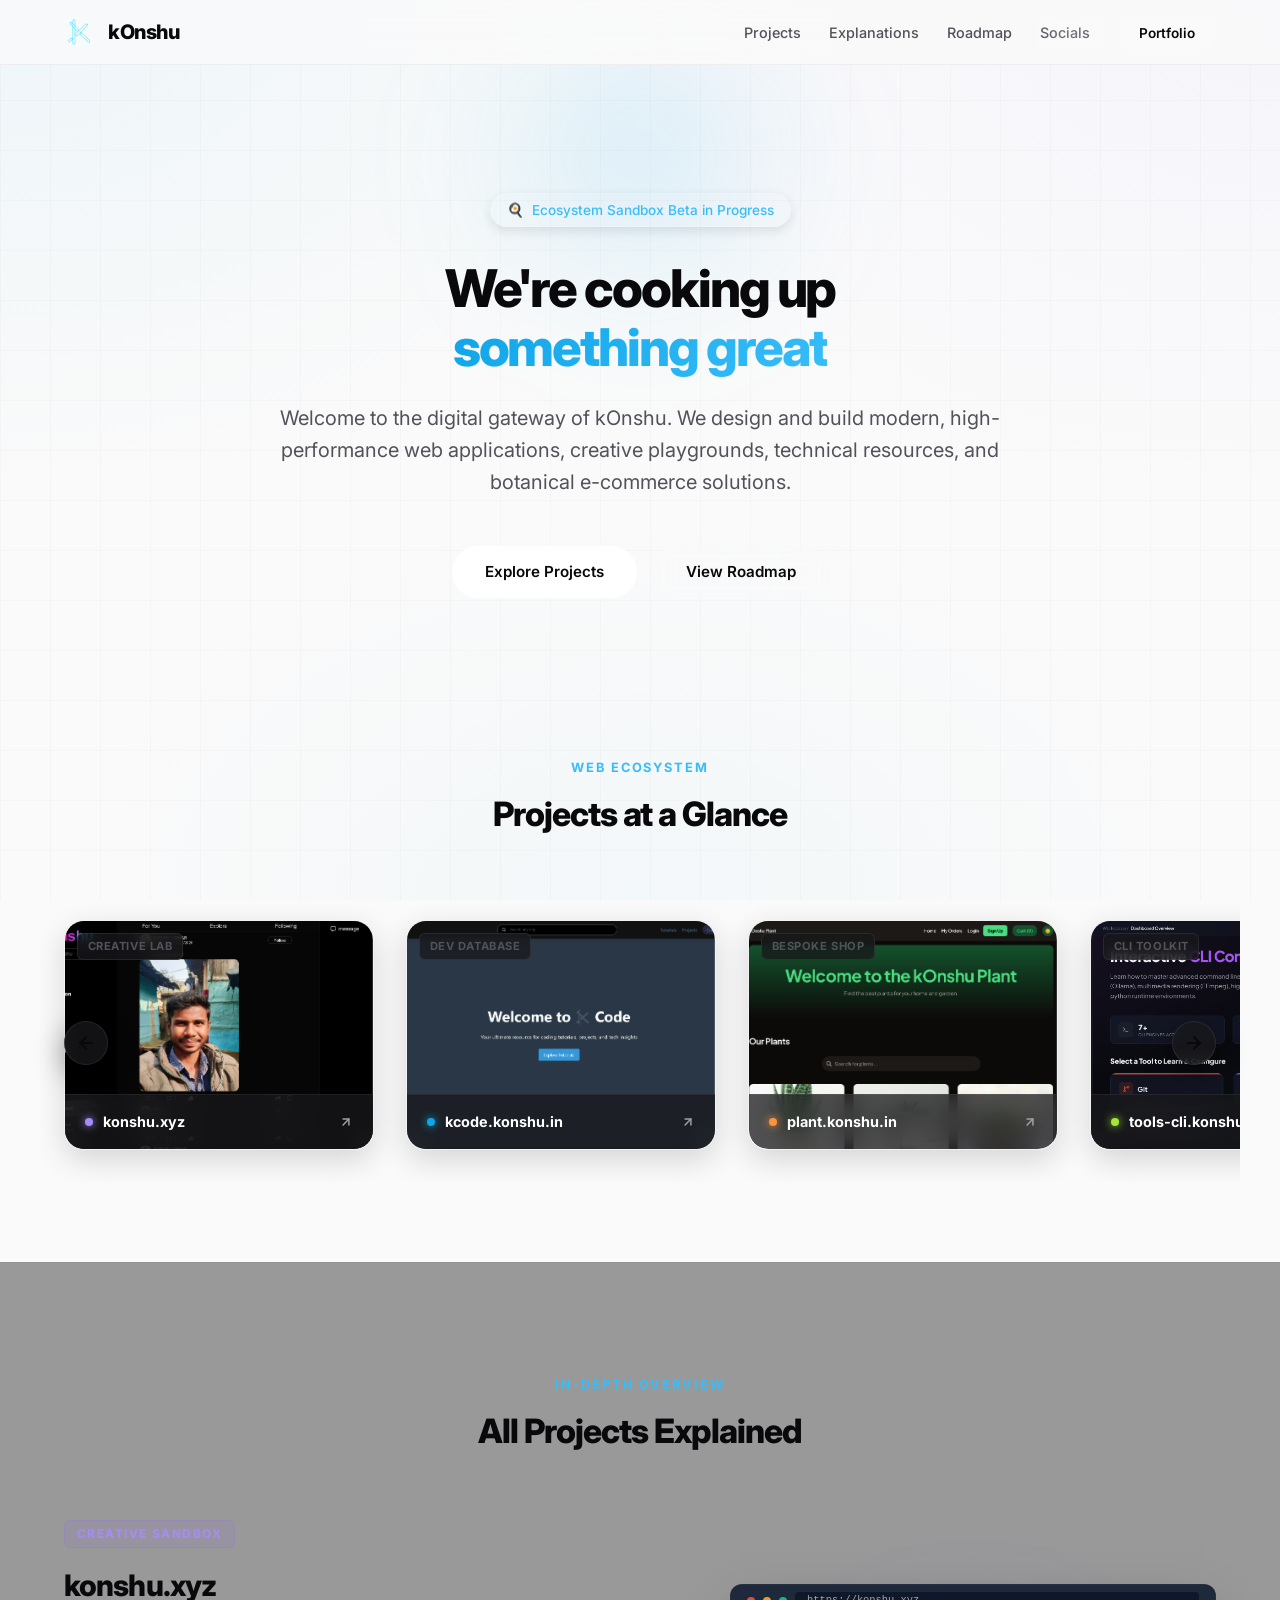
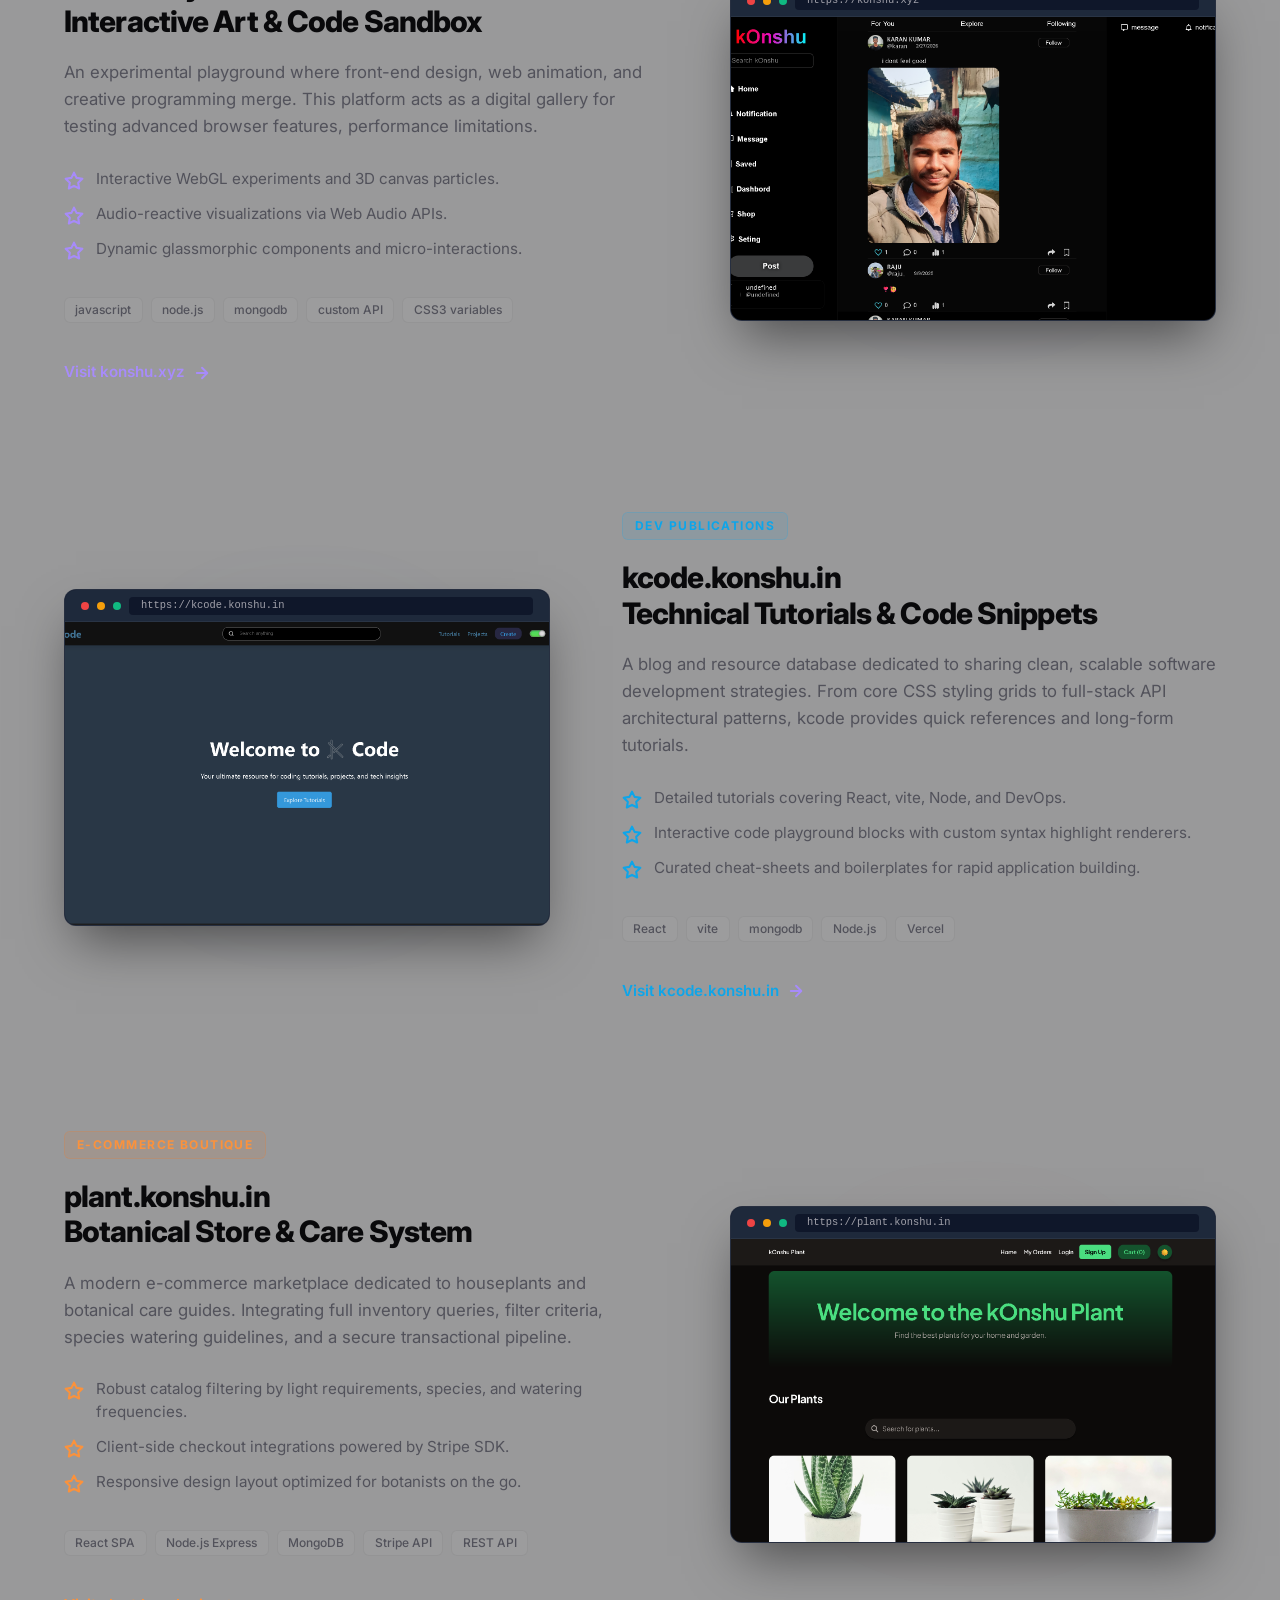
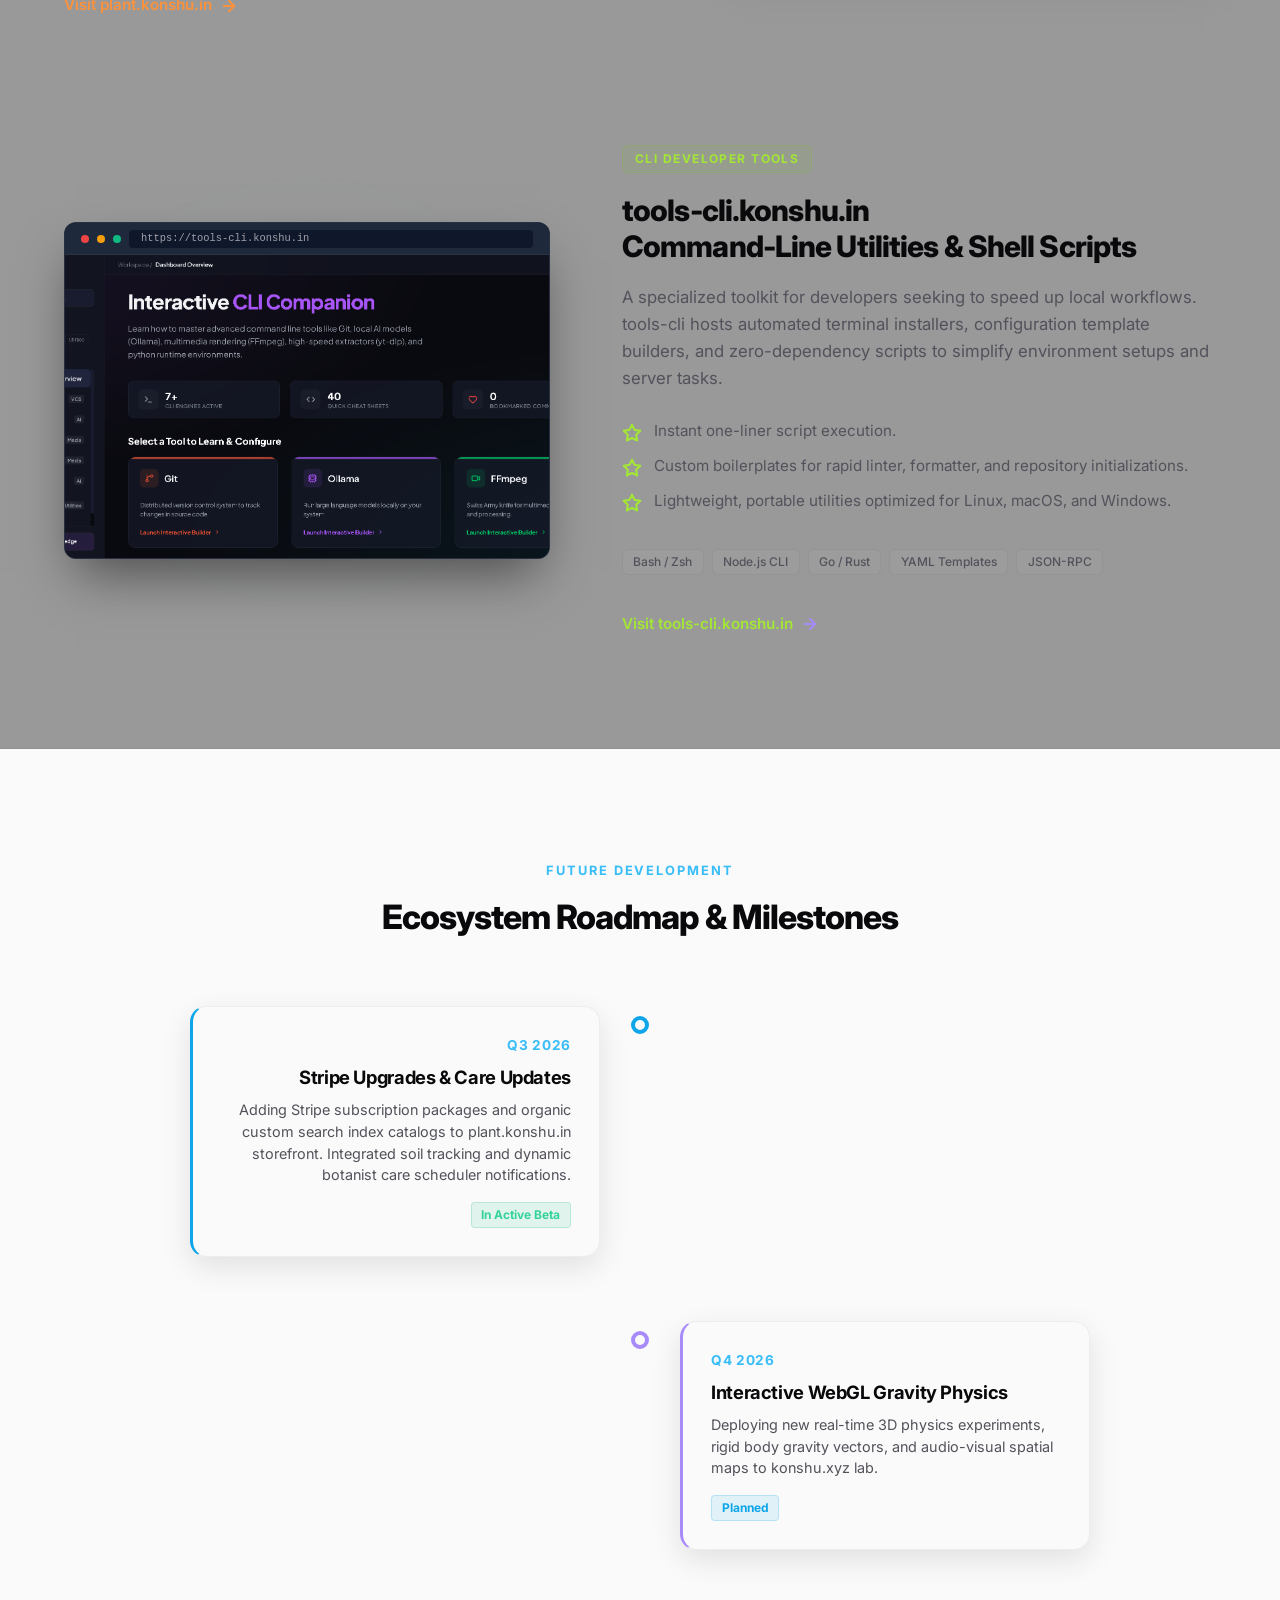
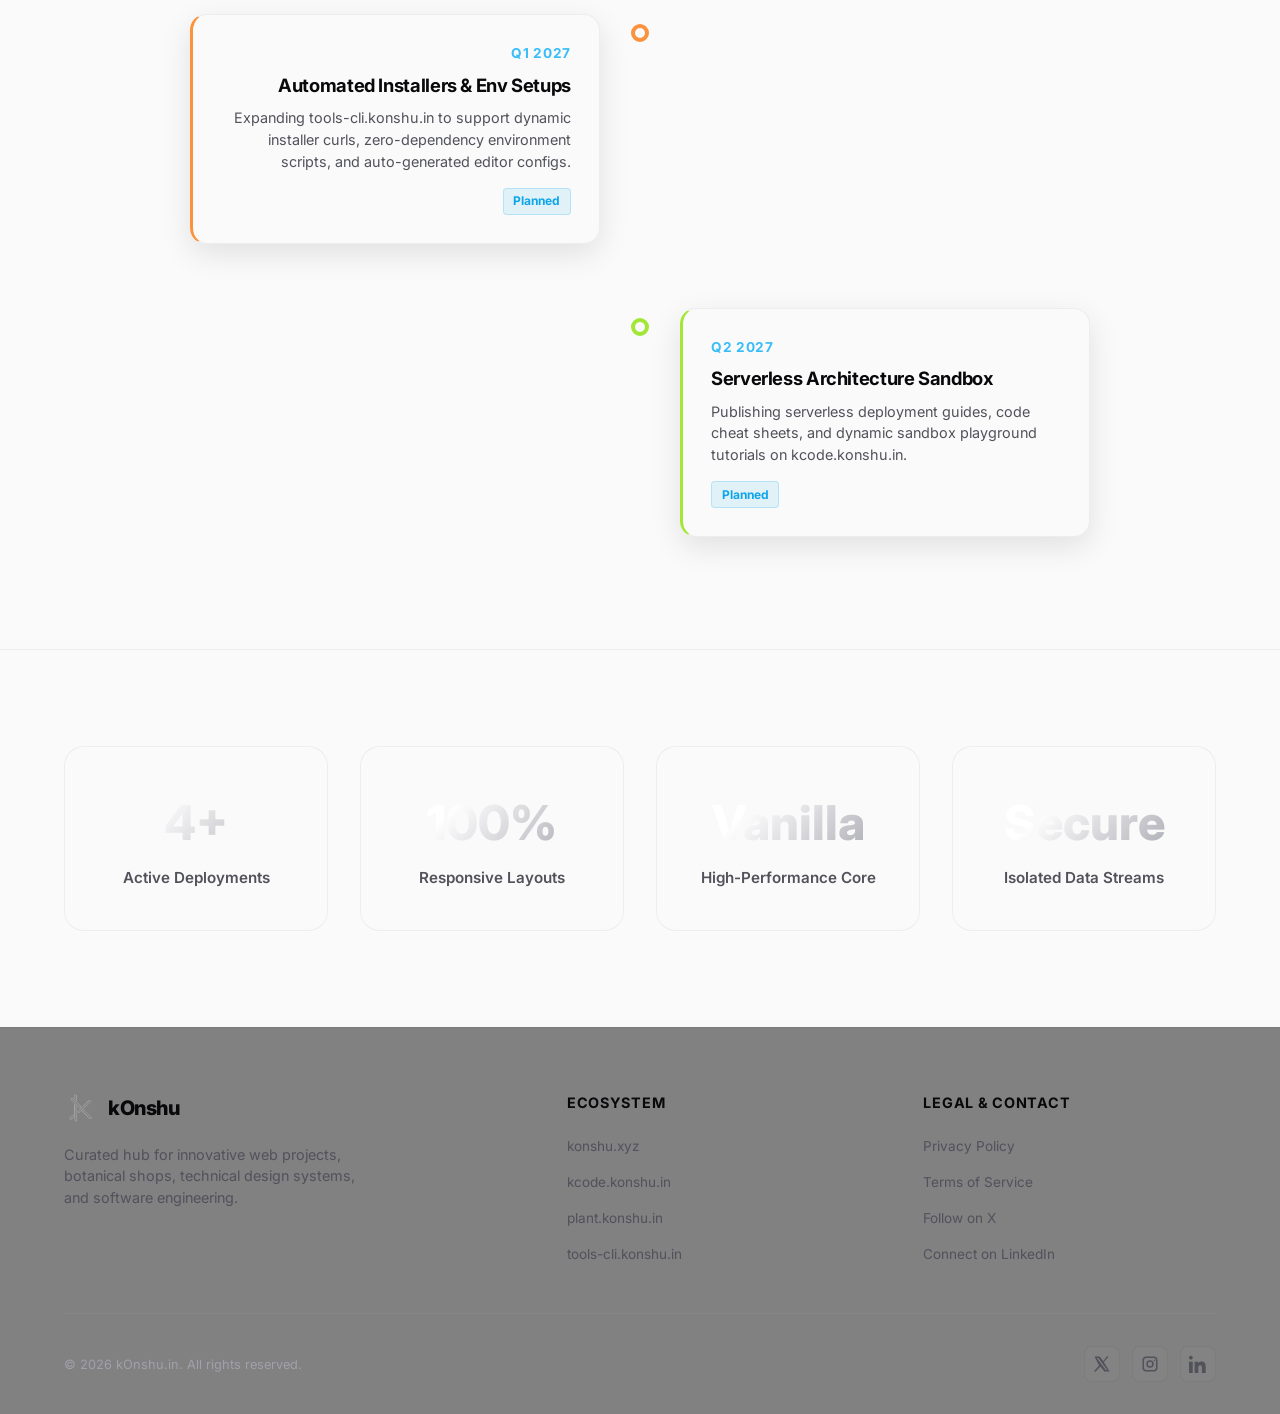
==== index.html @ d71de484 "adding konshu.xyz to konshu.in" ====
<!doctype html>
<html lang="en">
  <head>
    <meta charset="utf-8" />
    <meta name="viewport" content="width=device-width, initial-scale=1" />
    <title>kOnshu | Innovative Web Projects & Modern Tech Solutions 🍳</title>

    <meta
      name="description"
      content="Discover kOnshu: A curated hub for innovative web projects, including konshu.xyz, kcode, and plant.konshu.in. Explore our latest Beta releases and tech experiments."
    />
    <meta
      name="keywords"
      content="kOnshu, kcode, konshu.xyz, plant.konshu.in, web development, software engineering, tech innovations, Karan, innovative projects"
    />
    <meta name="author" content="Karan" />
    <meta name="robots" content="index, follow, max-image-preview:large" />
    <meta name="googlebot" content="index, follow" />
    <link rel="canonical" href="https://konshu.in" />

    <!-- Open Graph / Facebook -->
    <meta
      property="og:title"
      content="kOnshu | Innovative Web Projects & Tech Solutions"
    />
    <meta
      property="og:description"
      content="Explore kOnshu's ecosystem of web projects. From tech tutorials at kcode to creative platforms at konshu.xyz."
    />
    <meta property="og:type" content="website" />
    <meta property="og:url" content="https://konshu.in" />
    <meta property="og:image" content="https://konshu.in/k-log-tr-v1.png" />
    <meta property="og:site_name" content="kOnshu" />

    <!-- Twitter -->
    <meta name="twitter:card" content="summary_large_image" />
    <meta name="twitter:site" content="@karan_k_code" />
    <meta name="twitter:creator" content="@karan_k_code" />
    <meta name="twitter:title" content="kOnshu | Web Projects & Tech" />
    <meta
      name="twitter:description"
      content="Curated hub for innovative web projects and modern tech solutions. Beta in progress."
    />
    <meta name="twitter:image" content="https://konshu.in/k-log-tr-v1.png" />

    <meta name="theme-color" content="#0ea5e9" />
    <link rel="preconnect" href="https://fonts.googleapis.com" />
    <link rel="preconnect" href="https://fonts.gstatic.com" crossorigin />

    <link rel="icon" href="k-log-tr-v1.png" type="image/x-icon" />
    <link rel="apple-touch-icon" href="k-log-tr-v1.png" />

    <!-- Structured Data -->
    <script type="application/ld+json">
      {
        "@context": "https://schema.org",
        "@type": "Organization",
        "name": "kOnshu",
        "url": "https://konshu.in",
        "logo": "https://konshu.in/k-log-tr-v1.png",
        "contactPoint": {
          "@type": "ContactPoint",
          "contactType": "technical support",
          "url": "https://x.com/karan_k_code"
        },
        "sameAs": [
          "https://x.com/karan_k_code",
          "https://instagram.com/karan_k_code",
          "https://www.linkedin.com/in/karan-k-code"
        ],
        "description": "A hub for innovative web projects and technology development including kcode and konshu.xyz."
      }
    </script>
    <script type="application/ld+json">
      {
        "@context": "https://schema.org",
        "@type": "WebSite",
        "name": "kOnshu",
        "url": "https://konshu.in",
        "hasPart": [
          {
            "@type": "WebPage",
            "name": "konshu.xyz",
            "url": "https://konshu.xyz"
          },
          {
            "@type": "WebPage",
            "name": "kcode",
            "url": "https://kcode.konshu.in"
          },
          {
            "@type": "WebPage",
            "name": "plant.konshu.in",
            "url": "https://plant.konshu.in"
          },
          {
            "@type": "WebPage",
            "name": "tools-cli.konshu.in",
            "url": "https://tools-cli.konshu.in"
          }
        ]
      }
    </script>
    <link
      href="https://fonts.googleapis.com/css2?family=Inter:wght@300;400;500;600;700;800&display=swap"
      rel="stylesheet"
    />
    <link rel="stylesheet" href="styles.css" />
  </head>
  <body>
    <!-- Background Animated Auras -->
    <div class="aura aura-1" aria-hidden="true"></div>
    <div class="aura aura-2" aria-hidden="true"></div>

    <!-- Floating Navbar -->
    <header class="nav-header">
      <div class="container nav-container">
        <a href="#" class="logo" aria-label="kOnshu Home">
          <div class="logo-badge">
            <img src="./logo.svg" alt="kOnshu Logo" />
          </div>
          <span>kOnshu</span>
        </a>
        <nav aria-label="Primary navigation">
          <ul class="nav-menu">
            <li><a href="#projects" class="nav-link">Projects</a></li>
            <li>
              <a href="#detailed-showcase" class="nav-link">Explanations</a>
            </li>
            <li><a href="#roadmap" class="nav-link">Roadmap</a></li>
            <li>
              <a
                href="https://x.com/karan_k_code"
                target="_blank"
                rel="noopener noreferrer"
                class="nav-link"
                >Socials</a
              >
            </li>
            <li>
              <a
                href="https://karan.konshu.in"
                target="_blank"
                rel="noopener noreferrer"
                class="nav-btn"
                >Portfolio</a
              >
            </li>
          </ul>
        </nav>
      </div>
    </header>

    <!-- Main Content -->
    <main>
      <!-- Hero Section -->
      <section class="hero-section" id="hero">
        <div class="hero-glow" aria-hidden="true"></div>
        <div class="container">
          <div class="hero-badge">
            <span>🍳</span>
            <span>Ecosystem Sandbox Beta in Progress</span>
          </div>
          <h1 class="headline">
            We're cooking up<br />
            <span class="gradient-text">something great</span>
          </h1>
          <p class="subhead">
            Welcome to the digital gateway of kOnshu. We design and build
            modern, high-performance web applications, creative playgrounds,
            technical resources, and botanical e-commerce solutions.
          </p>
          <div class="hero-actions">
            <a href="#projects" class="btn btn-primary">Explore Projects</a>
            <a href="#roadmap" class="btn btn-secondary">View Roadmap</a>
          </div>
        </div>
      </section>

      <!-- Projects Grid Section -->
      <section class="projects-section" id="projects">
        <div class="container">
          <div class="section-title-wrap">
            <span class="section-label">Web Ecosystem</span>
            <h2 class="section-title">Projects at a Glance</h2>
          </div>
          <div class="projects-carousel-wrapper">
            <button
              class="carousel-btn btn-left"
              aria-label="Scroll Left"
              id="scroll-left-btn"
            >
              <svg
                width="20"
                height="20"
                viewBox="0 0 24 24"
                fill="none"
                stroke="currentColor"
                stroke-width="2.5"
                stroke-linecap="round"
                stroke-linejoin="round"
              >
                <line x1="19" y1="12" x2="5" y2="12"></line>
                <polyline points="12 19 5 12 12 5"></polyline>
              </svg>
            </button>
            <div class="card-content" id="projects-carousel">
              <!-- Project 1: konshu.xyz -->
              <a
                href="https://konshu.in"
                target="_blank"
                rel="noopener noreferrer"
                class="card_web card-xyz-hover"
                title="Visit konshu.in"
              >
                <div class="quick-card-badge">Creative Lab</div>
                <img src="konshu.xyz.png" alt="konshu.xyz project preview" />
                <div class="quick-card-info">
                  <span class="quick-card-title">
                    <span class="status-dot dot-xyz"></span>
                    konshu.xyz
                  </span>
                  <svg
                    class="quick-card-arrow"
                    width="14"
                    height="14"
                    viewBox="0 0 24 24"
                    fill="none"
                    stroke="currentColor"
                    stroke-width="2.5"
                    stroke-linecap="round"
                    stroke-linejoin="round"
                  >
                    <line x1="7" y1="17" x2="17" y2="7"></line>
                    <polyline points="7 7 17 7 17 17"></polyline>
                  </svg>
                </div>
              </a>

              <!-- Project 2: kcode.konshu.in -->
              <a
                href="https://kcode.konshu.in"
                target="_blank"
                rel="noopener noreferrer"
                class="card_web card-code-hover"
                title="Visit kcode.konshu.in"
              >
                <div class="quick-card-badge">Dev Database</div>
                <img
                  src="kcode.konshu.in.png"
                  alt="kcode.konshu.in project preview"
                />
                <div class="quick-card-info">
                  <span class="quick-card-title">
                    <span class="status-dot dot-code"></span>
                    kcode.konshu.in
                  </span>
                  <svg
                    class="quick-card-arrow"
                    width="14"
                    height="14"
                    viewBox="0 0 24 24"
                    fill="none"
                    stroke="currentColor"
                    stroke-width="2.5"
                    stroke-linecap="round"
                    stroke-linejoin="round"
                  >
                    <line x1="7" y1="17" x2="17" y2="7"></line>
                    <polyline points="7 7 17 7 17 17"></polyline>
                  </svg>
                </div>
              </a>

              <!-- Project 3: plant.konshu.in -->
              <a
                href="https://plant.konshu.in"
                target="_blank"
                rel="noopener noreferrer"
                class="card_web card-plant-hover"
                title="Visit plant.konshu.in"
              >
                <div class="quick-card-badge">Bespoke Shop</div>
                <img
                  src="plant.konshu.in.png"
                  alt="plant.konshu.in project preview"
                />
                <div class="quick-card-info">
                  <span class="quick-card-title">
                    <span class="status-dot dot-plant"></span>
                    plant.konshu.in
                  </span>
                  <svg
                    class="quick-card-arrow"
                    width="14"
                    height="14"
                    viewBox="0 0 24 24"
                    fill="none"
                    stroke="currentColor"
                    stroke-width="2.5"
                    stroke-linecap="round"
                    stroke-linejoin="round"
                  >
                    <line x1="7" y1="17" x2="17" y2="7"></line>
                    <polyline points="7 7 17 7 17 17"></polyline>
                  </svg>
                </div>
              </a>

              <!-- Project 4: tools-cli.konshu.in -->
              <a
                href="https://tools-cli.konshu.in"
                target="_blank"
                rel="noopener noreferrer"
                class="card_web card-tools-hover"
                title="Visit tools-cli.konshu.in"
              >
                <div class="quick-card-badge">CLI Toolkit</div>
                <img
                  src="tools-cli.png"
                  alt="tools-cli.konshu.in project preview"
                />
                <div class="quick-card-info">
                  <span class="quick-card-title">
                    <span class="status-dot dot-tools"></span>
                    tools-cli.konshu.in
                  </span>
                  <svg
                    class="quick-card-arrow"
                    width="14"
                    height="14"
                    viewBox="0 0 24 24"
                    fill="none"
                    stroke="currentColor"
                    stroke-width="2.5"
                    stroke-linecap="round"
                    stroke-linejoin="round"
                  >
                    <line x1="7" y1="17" x2="17" y2="7"></line>
                    <polyline points="7 7 17 7 17 17"></polyline>
                  </svg>
                </div>
              </a>
            </div>
            <button
              class="carousel-btn btn-right"
              aria-label="Scroll Right"
              id="scroll-right-btn"
            >
              <svg
                width="20"
                height="20"
                viewBox="0 0 24 24"
                fill="none"
                stroke="currentColor"
                stroke-width="2.5"
                stroke-linecap="round"
                stroke-linejoin="round"
              >
                <line x1="5" y1="12" x2="19" y2="12"></line>
                <polyline points="12 5 19 12 12 19"></polyline>
              </svg>
            </button>
          </div>
        </div>
      </section>

      <!-- Deep Dive Detailed Showcase -->
      <section class="showcase-section" id="detailed-showcase">
        <div class="container">
          <div class="section-title-wrap">
            <span class="section-label">In-depth Overview</span>
            <h2 class="section-title">All Projects Explained</h2>
          </div>

          <!-- Project 1: konshu.xyz -->
          <div class="showcase-item">
            <div class="showcase-text">
              <span class="showcase-badge badge-xyz">Creative Sandbox</span>
              <h3 class="showcase-title">
                konshu.xyz
                <span class="gradient-text"
                  >Interactive Art & Code Sandbox</span
                >
              </h3>
              <p class="showcase-desc">
                An experimental playground where front-end design, web
                animation, and creative programming merge. This platform acts as
                a digital gallery for testing advanced browser features,
                performance limitations.
              </p>
              <ul class="showcase-features">
                <li class="xyz-feat">
                  <svg
                    width="20"
                    height="20"
                    viewBox="0 0 24 24"
                    fill="none"
                    stroke="currentColor"
                    stroke-width="2.5"
                    stroke-linecap="round"
                    stroke-linejoin="round"
                  >
                    <polygon
                      points="12 2 15.09 8.26 22 9.27 17 14.14 18.18 21.02 12 17.77 5.82 21.02 7 14.14 2 9.27 8.91 8.26 12 2"
                    ></polygon>
                  </svg>
                  Interactive WebGL experiments and 3D canvas particles.
                </li>
                <li class="xyz-feat">
                  <svg
                    width="20"
                    height="20"
                    viewBox="0 0 24 24"
                    fill="none"
                    stroke="currentColor"
                    stroke-width="2.5"
                    stroke-linecap="round"
                    stroke-linejoin="round"
                  >
                    <polygon
                      points="12 2 15.09 8.26 22 9.27 17 14.14 18.18 21.02 12 17.77 5.82 21.02 7 14.14 2 9.27 8.91 8.26 12 2"
                    ></polygon>
                  </svg>
                  Audio-reactive visualizations via Web Audio APIs.
                </li>
                <li class="xyz-feat">
                  <svg
                    width="20"
                    height="20"
                    viewBox="0 0 24 24"
                    fill="none"
                    stroke="currentColor"
                    stroke-width="2.5"
                    stroke-linecap="round"
                    stroke-linejoin="round"
                  >
                    <polygon
                      points="12 2 15.09 8.26 22 9.27 17 14.14 18.18 21.02 12 17.77 5.82 21.02 7 14.14 2 9.27 8.91 8.26 12 2"
                    ></polygon>
                  </svg>
                  Dynamic glassmorphic components and micro-interactions.
                </li>
              </ul>
              <div class="tech-tags">
                <span class="tech-tag">javascript</span>
                <span class="tech-tag">node.js</span>
                <span class="tech-tag">mongodb</span>
                <span class="tech-tag">custom API</span>
                <span class="tech-tag">CSS3 variables</span>
              </div>
              <div class="showcase-action">
                <a
                  href="https://konshu.xyz"
                  target="_blank"
                  rel="noopener noreferrer"
                  class="action-link xyz-link"
                >
                  Visit konshu.xyz
                  <svg
                    width="18"
                    height="18"
                    viewBox="0 0 24 24"
                    fill="none"
                    stroke="currentColor"
                    stroke-width="2.5"
                    stroke-linecap="round"
                    stroke-linejoin="round"
                  >
                    <line x1="5" y1="12" x2="19" y2="12"></line>
                    <polyline points="12 5 19 12 12 19"></polyline>
                  </svg>
                </a>
              </div>
            </div>
            <div class="showcase-visual">
              <div class="visual-glow glow-xyz"></div>
              <div class="browser-mockup">
                <div class="browser-bar">
                  <div class="browser-dot dot-red"></div>
                  <div class="browser-dot dot-yellow"></div>
                  <div class="browser-dot dot-green"></div>
                  <div class="browser-address">https://konshu.xyz</div>
                </div>
                <div class="browser-screen">
                  <img
                    src="konshu.xyz.png"
                    alt="konshu.xyz interface preview"
                  />
                </div>
              </div>
            </div>
          </div>

          <!-- Project 2: kcode.konshu.in -->
          <div class="showcase-item reverse">
            <div class="showcase-text">
              <span class="showcase-badge badge-code">Dev Publications</span>
              <h3 class="showcase-title">
                kcode.konshu.in
                <span class="gradient-text"
                  >Technical Tutorials & Code Snippets</span
                >
              </h3>
              <p class="showcase-desc">
                A blog and resource database dedicated to sharing clean,
                scalable software development strategies. From core CSS styling
                grids to full-stack API architectural patterns, kcode provides
                quick references and long-form tutorials.
              </p>
              <ul class="showcase-features">
                <li class="code-feat">
                  <svg
                    width="20"
                    height="20"
                    viewBox="0 0 24 24"
                    fill="none"
                    stroke="currentColor"
                    stroke-width="2.5"
                    stroke-linecap="round"
                    stroke-linejoin="round"
                  >
                    <polygon
                      points="12 2 15.09 8.26 22 9.27 17 14.14 18.18 21.02 12 17.77 5.82 21.02 7 14.14 2 9.27 8.91 8.26 12 2"
                    ></polygon>
                  </svg>
                  Detailed tutorials covering React, vite, Node, and DevOps.
                </li>
                <li class="code-feat">
                  <svg
                    width="20"
                    height="20"
                    viewBox="0 0 24 24"
                    fill="none"
                    stroke="currentColor"
                    stroke-width="2.5"
                    stroke-linecap="round"
                    stroke-linejoin="round"
                  >
                    <polygon
                      points="12 2 15.09 8.26 22 9.27 17 14.14 18.18 21.02 12 17.77 5.82 21.02 7 14.14 2 9.27 8.91 8.26 12 2"
                    ></polygon>
                  </svg>
                  Interactive code playground blocks with custom syntax
                  highlight renderers.
                </li>
                <li class="code-feat">
                  <svg
                    width="20"
                    height="20"
                    viewBox="0 0 24 24"
                    fill="none"
                    stroke="currentColor"
                    stroke-width="2.5"
                    stroke-linecap="round"
                    stroke-linejoin="round"
                  >
                    <polygon
                      points="12 2 15.09 8.26 22 9.27 17 14.14 18.18 21.02 12 17.77 5.82 21.02 7 14.14 2 9.27 8.91 8.26 12 2"
                    ></polygon>
                  </svg>
                  Curated cheat-sheets and boilerplates for rapid application
                  building.
                </li>
              </ul>
              <div class="tech-tags">
                <span class="tech-tag">React</span>
                <span class="tech-tag">vite</span>
                <span class="tech-tag">mongodb</span>
                <span class="tech-tag">Node.js</span>
                <span class="tech-tag">Vercel</span>
              </div>
              <div class="showcase-action">
                <a
                  href="https://kcode.konshu.in"
                  target="_blank"
                  rel="noopener noreferrer"
                  class="action-link code-link"
                >
                  Visit kcode.konshu.in
                  <svg
                    width="18"
                    height="18"
                    viewBox="0 0 24 24"
                    fill="none"
                    stroke="currentColor"
                    stroke-width="2.5"
                    stroke-linecap="round"
                    stroke-linejoin="round"
                  >
                    <line x1="5" y1="12" x2="19" y2="12"></line>
                    <polyline points="12 5 19 12 12 19"></polyline>
                  </svg>
                </a>
              </div>
            </div>
            <div class="showcase-visual">
              <div class="visual-glow glow-code"></div>
              <div class="browser-mockup">
                <div class="browser-bar">
                  <div class="browser-dot dot-red"></div>
                  <div class="browser-dot dot-yellow"></div>
                  <div class="browser-dot dot-green"></div>
                  <div class="browser-address">https://kcode.konshu.in</div>
                </div>
                <div class="browser-screen">
                  <img
                    src="kcode.konshu.in.png"
                    alt="kcode.konshu.in interface preview"
                  />
                </div>
              </div>
            </div>
          </div>

          <!-- Project 3: plant.konshu.in -->
          <div class="showcase-item">
            <div class="showcase-text">
              <span class="showcase-badge badge-plant"
                >E-Commerce Boutique</span
              >
              <h3 class="showcase-title">
                plant.konshu.in
                <span class="gradient-text">Botanical Store & Care System</span>
              </h3>
              <p class="showcase-desc">
                A modern e-commerce marketplace dedicated to houseplants and
                botanical care guides. Integrating full inventory queries,
                filter criteria, species watering guidelines, and a secure
                transactional pipeline.
              </p>
              <ul class="showcase-features">
                <li class="plant-feat">
                  <svg
                    width="20"
                    height="20"
                    viewBox="0 0 24 24"
                    fill="none"
                    stroke="currentColor"
                    stroke-width="2.5"
                    stroke-linecap="round"
                    stroke-linejoin="round"
                  >
                    <polygon
                      points="12 2 15.09 8.26 22 9.27 17 14.14 18.18 21.02 12 17.77 5.82 21.02 7 14.14 2 9.27 8.91 8.26 12 2"
                    ></polygon>
                  </svg>
                  Robust catalog filtering by light requirements, species, and
                  watering frequencies.
                </li>
                <li class="plant-feat">
                  <svg
                    width="20"
                    height="20"
                    viewBox="0 0 24 24"
                    fill="none"
                    stroke="currentColor"
                    stroke-width="2.5"
                    stroke-linecap="round"
                    stroke-linejoin="round"
                  >
                    <polygon
                      points="12 2 15.09 8.26 22 9.27 17 14.14 18.18 21.02 12 17.77 5.82 21.02 7 14.14 2 9.27 8.91 8.26 12 2"
                    ></polygon>
                  </svg>
                  Client-side checkout integrations powered by Stripe SDK.
                </li>
                <li class="plant-feat">
                  <svg
                    width="20"
                    height="20"
                    viewBox="0 0 24 24"
                    fill="none"
                    stroke="currentColor"
                    stroke-width="2.5"
                    stroke-linecap="round"
                    stroke-linejoin="round"
                  >
                    <polygon
                      points="12 2 15.09 8.26 22 9.27 17 14.14 18.18 21.02 12 17.77 5.82 21.02 7 14.14 2 9.27 8.91 8.26 12 2"
                    ></polygon>
                  </svg>
                  Responsive design layout optimized for botanists on the go.
                </li>
              </ul>
              <div class="tech-tags">
                <span class="tech-tag">React SPA</span>
                <span class="tech-tag">Node.js Express</span>
                <span class="tech-tag">MongoDB</span>
                <span class="tech-tag">Stripe API</span>
                <span class="tech-tag">REST API</span>
              </div>
              <div class="showcase-action">
                <a
                  href="https://plant.konshu.in"
                  target="_blank"
                  rel="noopener noreferrer"
                  class="action-link plant-link"
                >
                  Visit plant.konshu.in
                  <svg
                    width="18"
                    height="18"
                    viewBox="0 0 24 24"
                    fill="none"
                    stroke="currentColor"
                    stroke-width="2.5"
                    stroke-linecap="round"
                    stroke-linejoin="round"
                  >
                    <line x1="5" y1="12" x2="19" y2="12"></line>
                    <polyline points="12 5 19 12 12 19"></polyline>
                  </svg>
                </a>
              </div>
            </div>
            <div class="showcase-visual">
              <div class="visual-glow glow-plant"></div>
              <div class="browser-mockup">
                <div class="browser-bar">
                  <div class="browser-dot dot-red"></div>
                  <div class="browser-dot dot-yellow"></div>
                  <div class="browser-dot dot-green"></div>
                  <div class="browser-address">https://plant.konshu.in</div>
                </div>
                <div class="browser-screen">
                  <img
                    src="plant.konshu.in.png"
                    alt="plant.konshu.in interface preview"
                  />
                </div>
              </div>
            </div>
          </div>

          <!-- Project 4: tools-cli.konshu.in -->
          <div class="showcase-item reverse">
            <div class="showcase-text">
              <span class="showcase-badge badge-tools"
                >CLI Developer Tools</span
              >
              <h3 class="showcase-title">
                tools-cli.konshu.in
                <span class="gradient-text"
                  >Command-Line Utilities & Shell Scripts</span
                >
              </h3>
              <p class="showcase-desc">
                A specialized toolkit for developers seeking to speed up local
                workflows. tools-cli hosts automated terminal installers,
                configuration template builders, and zero-dependency scripts to
                simplify environment setups and server tasks.
              </p>
              <ul class="showcase-features">
                <li class="tools-feat">
                  <svg
                    width="20"
                    height="20"
                    viewBox="0 0 24 24"
                    fill="none"
                    stroke="currentColor"
                    stroke-width="2.5"
                    stroke-linecap="round"
                    stroke-linejoin="round"
                  >
                    <polygon
                      points="12 2 15.09 8.26 22 9.27 17 14.14 18.18 21.02 12 17.77 5.82 21.02 7 14.14 2 9.27 8.91 8.26 12 2"
                    ></polygon>
                  </svg>
                  Instant one-liner script execution.
                </li>
                <li class="tools-feat">
                  <svg
                    width="20"
                    height="20"
                    viewBox="0 0 24 24"
                    fill="none"
                    stroke="currentColor"
                    stroke-width="2.5"
                    stroke-linecap="round"
                    stroke-linejoin="round"
                  >
                    <polygon
                      points="12 2 15.09 8.26 22 9.27 17 14.14 18.18 21.02 12 17.77 5.82 21.02 7 14.14 2 9.27 8.91 8.26 12 2"
                    ></polygon>
                  </svg>
                  Custom boilerplates for rapid linter, formatter, and
                  repository initializations.
                </li>
                <li class="tools-feat">
                  <svg
                    width="20"
                    height="20"
                    viewBox="0 0 24 24"
                    fill="none"
                    stroke="currentColor"
                    stroke-width="2.5"
                    stroke-linecap="round"
                    stroke-linejoin="round"
                  >
                    <polygon
                      points="12 2 15.09 8.26 22 9.27 17 14.14 18.18 21.02 12 17.77 5.82 21.02 7 14.14 2 9.27 8.91 8.26 12 2"
                    ></polygon>
                  </svg>
                  Lightweight, portable utilities optimized for Linux, macOS,
                  and Windows.
                </li>
              </ul>
              <div class="tech-tags">
                <span class="tech-tag">Bash / Zsh</span>
                <span class="tech-tag">Node.js CLI</span>
                <span class="tech-tag">Go / Rust</span>
                <span class="tech-tag">YAML Templates</span>
                <span class="tech-tag">JSON-RPC</span>
              </div>
              <div class="showcase-action">
                <a
                  href="https://tools-cli.konshu.in"
                  target="_blank"
                  rel="noopener noreferrer"
                  class="action-link tools-link"
                >
                  Visit tools-cli.konshu.in
                  <svg
                    width="18"
                    height="18"
                    viewBox="0 0 24 24"
                    fill="none"
                    stroke="currentColor"
                    stroke-width="2.5"
                    stroke-linecap="round"
                    stroke-linejoin="round"
                  >
                    <line x1="5" y1="12" x2="19" y2="12"></line>
                    <polyline points="12 5 19 12 12 19"></polyline>
                  </svg>
                </a>
              </div>
            </div>
            <div class="showcase-visual">
              <div class="visual-glow glow-tools"></div>
              <div class="browser-mockup">
                <div class="browser-bar">
                  <div class="browser-dot dot-red"></div>
                  <div class="browser-dot dot-yellow"></div>
                  <div class="browser-dot dot-green"></div>
                  <div class="browser-address">https://tools-cli.konshu.in</div>
                </div>
                <div class="browser-screen">
                  <img
                    src="tools-cli.png"
                    alt="tools-cli.konshu.in interface preview"
                  />
                </div>
              </div>
            </div>
          </div>
        </div>
      </section>

      <!-- Ecosystem Roadmap Section -->
      <section class="roadmap-section" id="roadmap">
        <div class="container">
          <div class="section-title-wrap">
            <span class="section-label">Future Development</span>
            <h2 class="section-title">Ecosystem Roadmap & Milestones</h2>
          </div>

          <div class="timeline">
            <!-- Timeline Item 1 -->
            <div class="timeline-item left">
              <div class="timeline-dot"></div>
              <div class="timeline-card">
                <span class="timeline-date">Q3 2026</span>
                <h3 class="timeline-title">Stripe Upgrades & Care Updates</h3>
                <p class="timeline-desc">
                  Adding Stripe subscription packages and organic custom search
                  index catalogs to plant.konshu.in storefront. Integrated soil
                  tracking and dynamic botanist care scheduler notifications.
                </p>
                <span class="timeline-status status-active"
                  >In Active Beta</span
                >
              </div>
            </div>

            <!-- Timeline Item 2 -->
            <div class="timeline-item right">
              <div class="timeline-dot"></div>
              <div class="timeline-card">
                <span class="timeline-date">Q4 2026</span>
                <h3 class="timeline-title">
                  Interactive WebGL Gravity Physics
                </h3>
                <p class="timeline-desc">
                  Deploying new real-time 3D physics experiments, rigid body
                  gravity vectors, and audio-visual spatial maps to konshu.xyz
                  lab.
                </p>
                <span class="timeline-status status-planned">Planned</span>
              </div>
            </div>

            <!-- Timeline Item 3 -->
            <div class="timeline-item left">
              <div class="timeline-dot"></div>
              <div class="timeline-card">
                <span class="timeline-date">Q1 2027</span>
                <h3 class="timeline-title">
                  Automated Installers & Env Setups
                </h3>
                <p class="timeline-desc">
                  Expanding tools-cli.konshu.in to support dynamic installer
                  curls, zero-dependency environment scripts, and auto-generated
                  editor configs.
                </p>
                <span class="timeline-status status-planned">Planned</span>
              </div>
            </div>

            <!-- Timeline Item 4 -->
            <div class="timeline-item right">
              <div class="timeline-dot"></div>
              <div class="timeline-card">
                <span class="timeline-date">Q2 2027</span>
                <h3 class="timeline-title">Serverless Architecture Sandbox</h3>
                <p class="timeline-desc">
                  Publishing serverless deployment guides, code cheat sheets,
                  and dynamic sandbox playground tutorials on kcode.konshu.in.
                </p>
                <span class="timeline-status status-planned">Planned</span>
              </div>
            </div>
          </div>
        </div>
      </section>

      <!-- Stats Showcase section -->
      <section class="stats-section">
        <div class="container">
          <div class="stats-grid">
            <div class="stat-card">
              <div class="stat-num">4+</div>
              <div class="stat-label">Active Deployments</div>
            </div>
            <div class="stat-card">
              <div class="stat-num">100%</div>
              <div class="stat-label">Responsive Layouts</div>
            </div>
            <div class="stat-card">
              <div class="stat-num">Vanilla</div>
              <div class="stat-label">High-Performance Core</div>
            </div>
            <div class="stat-card">
              <div class="stat-num">Secure</div>
              <div class="stat-label">Isolated Data Streams</div>
            </div>
          </div>
        </div>
      </section>
    </main>

    <!-- Footer -->
    <footer class="global-footer">
      <div class="container">
        <div class="footer-top">
          <div class="footer-brand">
            <a href="#" class="logo" aria-label="kOnshu Home">
              <div class="logo-badge">
                <img src="./k-log-tr-v1.png" alt="kOnshu Logo" />
              </div>
              <span>kOnshu</span>
            </a>
            <p>
              Curated hub for innovative web projects, botanical shops,
              technical design systems, and software engineering.
            </p>
          </div>
          <div class="footer-links-group">
            <span class="footer-links-title">Ecosystem</span>
            <ul class="footer-links">
              <li>
                <a
                  href="https://konshu.xyz"
                  target="_blank"
                  rel="noopener noreferrer"
                  >konshu.xyz</a
                >
              </li>
              <li>
                <a
                  href="https://kcode.konshu.in"
                  target="_blank"
                  rel="noopener noreferrer"
                  >kcode.konshu.in</a
                >
              </li>
              <li>
                <a
                  href="https://plant.konshu.in"
                  target="_blank"
                  rel="noopener noreferrer"
                  >plant.konshu.in</a
                >
              </li>
              <li>
                <a
                  href="https://tools-cli.konshu.in"
                  target="_blank"
                  rel="noopener noreferrer"
                  >tools-cli.konshu.in</a
                >
              </li>
            </ul>
          </div>
          <div class="footer-links-group">
            <span class="footer-links-title">Legal & Contact</span>
            <ul class="footer-links">
              <li><a href="privacy.html">Privacy Policy</a></li>
              <li><a href="terms.html">Terms of Service</a></li>
              <li>
                <a
                  href="https://x.com/karan_k_code"
                  target="_blank"
                  rel="noopener noreferrer"
                  >Follow on X</a
                >
              </li>
              <li>
                <a
                  href="https://www.linkedin.com/in/karan-k-code"
                  target="_blank"
                  rel="noopener noreferrer"
                  >Connect on LinkedIn</a
                >
              </li>
            </ul>
          </div>
        </div>
        <div class="footer-bottom">
          <small
            >© <span id="year"></span> kOnshu.in. All rights reserved.</small
          >
          <div class="socials" aria-label="Social links">
            <a
              class="iconbtn"
              href="https://x.com/karan_k_code"
              target="_blank"
              rel="noopener noreferrer"
              aria-label="Follow on X"
              title="X"
            >
              <svg
                width="18"
                height="18"
                viewBox="0 0 24 24"
                fill="currentColor"
              >
                <path
                  d="M18.244 2H21l-6.56 7.497L22 22h-6.828l-5.34-6.83L3.6 22H1l7.02-8.02L2 2h6.91l4.82 6.273L18.244 2Zm-1.21 18h1.894L7.06 4H5.07l11.965 16Z"
                />
              </svg>
            </a>
            <a
              class="iconbtn"
              href="https://instagram.com/karan_k_code"
              target="_blank"
              rel="noopener noreferrer"
              aria-label="Follow on Instagram"
              title="Instagram"
            >
              <svg
                width="18"
                height="18"
                viewBox="0 0 24 24"
                fill="currentColor"
              >
                <path
                  d="M7 2h10a5 5 0 015 5v10a5 5 0 01-5 5H7a5 5 0 01-5-5V7a5 5 0 015-5Zm0 2a3 3 0 00-3 3v10a3 3 0 003 3h10a3 3 0 003-3V7a3 3 0 00-3-3H7Zm11 2a1 1 0 110 2 1 1 0 010-2ZM12 7a5 5 0 110 10 5 5 0 010-10Zm0 2a3 3 0 100 6 3 3 0 000-6Z"
                />
              </svg>
            </a>
            <a
              class="iconbtn"
              href="https://www.linkedin.com/in/karan-k-code"
              target="_blank"
              rel="noopener noreferrer"
              aria-label="Connect on LinkedIn"
              title="LinkedIn"
            >
              <svg
                width="18"
                height="18"
                viewBox="0 0 24 24"
                fill="currentColor"
              >
                <path
                  d="M4.98 3.5C4.98 4.88 3.87 6 2.5 6S0 4.88 0 3.5 1.12 1 2.5 1s2.48 1.12 2.48 2.5ZM0 8.98h4.99V24H0V8.98Zm7.49 0H12v2.06h.06c.63-1.2 2.17-2.46 4.47-2.46 4.78 0 5.67 3.15 5.67 7.25V24h-4.99v-6.77c0-1.61-.03-3.69-2.25-3.69-2.25 0-2.59 1.76-2.59 3.57V24H7.49V8.98Z"
                />
              </svg>
            </a>
          </div>
        </div>
      </div>
    </footer>

    <script>
      document.getElementById("year").textContent = new Date().getFullYear();

      // Carousel Scroll Handlers with Premium Cumulative Inertia & Custom Easing
      const carousel = document.getElementById("projects-carousel");
      const leftBtn = document.getElementById("scroll-left-btn");
      const rightBtn = document.getElementById("scroll-right-btn");

      if (carousel && leftBtn && rightBtn) {
        const scrollAmount = 342; // Card width (310) + Gap (32)
        let scrollTarget = carousel.scrollLeft;
        let animationFrameId = null;

        // Custom cubic-bezier EaseOutQuart curve (starts fast, decelerates beautifully)
        const easeOutQuart = (t) => 1 - Math.pow(1 - t, 4);

        const performScroll = (target, duration = 700) => {
          const start = carousel.scrollLeft;
          const change = target - start;
          const startTime = performance.now();

          const animate = (currentTime) => {
            const elapsed = currentTime - startTime;
            const progress = Math.min(elapsed / duration, 1);
            const easedProgress = easeOutQuart(progress);

            carousel.scrollLeft = start + change * easedProgress;

            if (progress < 1) {
              animationFrameId = requestAnimationFrame(animate);
            } else {
              animationFrameId = null;
            }
          };

          if (animationFrameId) cancelAnimationFrame(animationFrameId);
          animationFrameId = requestAnimationFrame(animate);
        };

        // Keep target synced if user manually swipes on trackpad or mobile
        carousel.addEventListener(
          "scroll",
          () => {
            if (!animationFrameId) {
              scrollTarget = carousel.scrollLeft;
            }
          },
          { passive: true },
        );

        leftBtn.addEventListener("click", () => {
          // Calculate max scroll space dynamically
          const maxScroll = carousel.scrollWidth - carousel.clientWidth;
          scrollTarget = Math.max(0, scrollTarget - scrollAmount);
          performScroll(scrollTarget);
        });

        rightBtn.addEventListener("click", () => {
          const maxScroll = carousel.scrollWidth - carousel.clientWidth;
          scrollTarget = Math.min(maxScroll, scrollTarget + scrollAmount);
          performScroll(scrollTarget);
        });
      }

      // Mouse Spotlight Hover Effect with Premium LERP (Linear Interpolation)
      document.querySelectorAll(".card_web").forEach((card) => {
        let rect = card.getBoundingClientRect();
        let targetX = 0;
        let targetY = 0;
        let currentX = 0;
        let currentY = 0;
        let isHovering = false;
        let animationFrameId = null;

        // Cache rect on scroll and resize to avoid layout thrashing during hover animations
        const updateRect = () => {
          rect = card.getBoundingClientRect();
        };
        window.addEventListener("resize", updateRect);
        window.addEventListener("scroll", updateRect, { passive: true });

        const updateSpotlight = () => {
          if (!isHovering) return;

          // 0.08 interpolation factor creates a super smooth, organic trailing glow
          currentX += (targetX - currentX) * 0.08;
          currentY += (targetY - currentY) * 0.08;

          card.style.setProperty("--mouse-x", `${currentX}px`);
          card.style.setProperty("--mouse-y", `${currentY}px`);

          animationFrameId = requestAnimationFrame(updateSpotlight);
        };

        card.addEventListener("mouseenter", (e) => {
          isHovering = true;
          rect = card.getBoundingClientRect();
          const x = e.clientX - rect.left;
          const y = e.clientY - rect.top;

          // Initialize current position to entry point immediately so glow doesn't slide from origin (0,0)
          currentX = x;
          currentY = y;
          targetX = x;
          targetY = y;

          card.style.setProperty("--mouse-x", `${currentX}px`);
          card.style.setProperty("--mouse-y", `${currentY}px`);

          if (animationFrameId) cancelAnimationFrame(animationFrameId);
          animationFrameId = requestAnimationFrame(updateSpotlight);
        });

        card.addEventListener("mousemove", (e) => {
          targetX = e.clientX - rect.left;
          targetY = e.clientY - rect.top;
        });

        card.addEventListener("mouseleave", () => {
          isHovering = false;
          if (animationFrameId) {
            cancelAnimationFrame(animationFrameId);
            animationFrameId = null;
          }
        });
      });
    </script>
  </body>
</html>
---- styles.css ----
:root {
  --bg: #09090b; /* Obsidian Zinc-950 Carbon Black */
  --bg-rgb: 9, 9, 11;
  --card: #18181b; /* Zinc-900 card background */
  --card-border: rgba(255, 255, 255, 0.06);
  --text-primary: #f4f4f5; /* Zinc 50 */
  --text-secondary: #a1a1aa; /* Zinc 400 */
  --text-muted: #52525b; /* Zinc 600 */

  /* Accent Colors */
  --brand: #0ea5e9; /* Sky 500 */
  --brand-rgb: 14, 165, 233;
  --brand-2: #38bdf8; /* Sky 400 */
  --brand-gradient: linear-gradient(135deg, #0ea5e9 0%, #38bdf8 100%);

  --purple: #a78bfa; /* Violet 400 */
  --purple-rgb: 167, 139, 250;
  --purple-gradient: linear-gradient(135deg, #a78bfa 0%, #c084fc 100%);

  --success: #34d399; /* Emerald 400 */
  --success-rgb: 52, 211, 153;
  --success-gradient: linear-gradient(135deg, #34d399 0%, #6ee7b7 100%);

  --orange: #fb923c; /* Orange 400 */
  --orange-rgb: 251, 146, 60;
  --orange-gradient: linear-gradient(135deg, #fb923c 0%, #fde047 100%);

  --lime: #a3e635; /* Lime 400 */
  --lime-rgb: 163, 230, 53;
  --lime-gradient: linear-gradient(135deg, #a3e635 0%, #34d399 100%);

  --ring: rgba(14, 165, 233, 0.2);
  --danger: #ef4444;
  --glow-opacity: 0.12;

  /* Transition Durations & Easing curves */
  --transition-fast: 0.2s cubic-bezier(0.16, 1, 0.3, 1);
  --transition-normal: 0.4s cubic-bezier(0.16, 1, 0.3, 1);
  --transition-slow: 0.6s cubic-bezier(0.16, 1, 0.3, 1);
}

/* Light mode support */
@media (prefers-color-scheme: light) {
  :root {
    --bg: #fafafa; /* Zinc 50 */
    --bg-rgb: 250, 250, 250;
    --card: #ffffff;
    --card-border: rgba(9, 9, 11, 0.05);
    --text-primary: #09090b; /* Zinc 950 */
    --text-secondary: #52525b; /* Zinc 600 */
    --text-muted: #a1a1aa; /* Zinc 400 */
    --glow-opacity: 0.04;
    --ring: rgba(14, 165, 233, 0.1);
  }
}

* {
  box-sizing: border-box;
  margin: 0;
  padding: 0;
}

html {
  scroll-behavior: smooth;
  height: 100%;
}

body {
  min-height: 100%;
  font-family:
    "Inter",
    system-ui,
    -apple-system,
    BlinkMacSystemFont,
    "Segoe UI",
    Roboto,
    Oxygen,
    Ubuntu,
    Cantarell,
    sans-serif;
  color: var(--text-primary);
  background-color: var(--bg);
  background-image:
    radial-gradient(
      1500px 1000px at 0% 0%,
      rgba(14, 165, 233, 0.05),
      transparent 50%
    ),
    radial-gradient(
      1500px 1000px at 100% 0%,
      rgba(167, 139, 250, 0.05),
      transparent 50%
    ),
    radial-gradient(
      1200px 800px at 50% 100%,
      rgba(14, 165, 233, 0.03),
      transparent 50%
    );
  background-attachment: fixed;
  line-height: 1.5;
  display: flex;
  flex-direction: column;
  position: relative;
}

body::before {
  content: "";
  position: fixed;
  inset: 0;
  z-index: -20;
  background-image:
    linear-gradient(rgba(255, 255, 255, 0.012) 1px, transparent 1px),
    linear-gradient(90deg, rgba(255, 255, 255, 0.012) 1px, transparent 1px);
  background-size: 50px 50px;
  pointer-events: none;
}

@media (prefers-color-scheme: light) {
  body::before {
    background-image:
      linear-gradient(rgba(9, 9, 11, 0.02) 1px, transparent 1px),
      linear-gradient(90deg, rgba(9, 9, 11, 0.02) 1px, transparent 1px);
  }
}

/* Background animated aura spheres */
.aura {
  position: fixed;
  border-radius: 50%;
  filter: blur(120px);
  z-index: -10;
  pointer-events: none;
  opacity: 0.35;
  mix-blend-mode: screen;
}

.aura-1 {
  top: -10%;
  left: -10%;
  width: 50vw;
  height: 50vw;
  background: radial-gradient(
    circle,
    rgba(14, 165, 233, 0.18) 0%,
    transparent 70%
  );
  animation: aura-float 40s infinite ease-in-out;
}

.aura-2 {
  bottom: -10%;
  right: -10%;
  width: 50vw;
  height: 50vw;
  background: radial-gradient(
    circle,
    rgba(139, 92, 246, 0.18) 0%,
    transparent 70%
  );
  animation: aura-float 50s infinite ease-in-out reverse;
}

@keyframes aura-float {
  0% {
    transform: translate(0, 0) scale(1);
  }
  33% {
    transform: translate(40px, -60px) scale(1.1);
  }
  66% {
    transform: translate(-30px, 30px) scale(0.95);
  }
  100% {
    transform: translate(0, 0) scale(1);
  }
}

/* Common Layout Container */
.container {
  width: 100%;
  max-width: 1200px;
  margin: 0 auto;
  padding: 0 1.5rem;
}

/* Header & Navigation */
header.nav-header {
  position: sticky;
  top: 0;
  z-index: 100;
  background: rgba(var(--bg-rgb), 0.75);
  backdrop-filter: blur(12px);
  -webkit-backdrop-filter: blur(12px);
  border-bottom: 1px solid var(--card-border);
  padding: 1rem 0;
  transition: all 0.3s ease;
}

.nav-container {
  display: flex;
  align-items: center;
  justify-content: space-between;
}

.logo {
  display: inline-flex;
  align-items: center;
  gap: 0.75rem;
  font-weight: 800;
  letter-spacing: -0.02em;
  text-decoration: none;
  color: var(--text-primary);
  font-size: 1.25rem;
}

.logo-badge {
  width: 32px;
  height: 32px;
  display: flex;
  align-items: center;
  justify-content: center;
  border-radius: 8px;
  /* background: var(--brand-gradient); */
  /* background: rgba(169, 214, 235, 0.877); */
  padding: 2px;
  /* box-shadow: 0 4px 12px rgba(14, 165, 233, 0.25); */
}

.logo-badge img {
  width: 100%;
  height: 100%;
  object-fit: cover;
  border-radius: 6px;
}

.nav-menu {
  display: flex;
  align-items: center;
  gap: 1.75rem;
  list-style: none;
}

.nav-link {
  color: var(--text-secondary);
  text-decoration: none;
  font-size: 0.9rem;
  font-weight: 500;
  transition: color var(--transition-fast);
}

.nav-link:hover {
  color: var(--brand);
}

.nav-btn {
  background: rgba(255, 255, 255, 0.05);
  color: var(--text-primary);
  border: 1px solid rgba(255, 255, 255, 0.08);
  padding: 0.5rem 1.25rem;
  border-radius: 999px;
  font-size: 0.85rem;
  font-weight: 600;
  cursor: pointer;
  text-decoration: none;
  transition: all var(--transition-fast);
}

.nav-btn:hover {
  background: #ffffff;
  color: #09090b;
  border-color: #ffffff;
  transform: translateY(-1px);
}

/* Legal header compatibility */
header:not(.nav-header) {
  display: flex;
  align-items: center;
  justify-content: space-between;
  gap: 1rem;
  padding: 1.5rem;
  border-bottom: 1px solid var(--card-border);
}

/* Pill status badge */
.pill {
  font-size: 0.8rem;
  font-weight: 600;
  color: var(--brand);
  background: rgba(14, 165, 233, 0.08);
  border: 1px solid rgba(14, 165, 233, 0.2);
  padding: 0.25rem 0.75rem;
  border-radius: 999px;
  width: fit-content;
}

/* Card layout used in legal pages */
.card {
  background: var(--card);
  border: 1px solid var(--card-border);
  border-radius: 24px;
  box-shadow: 0 20px 60px rgba(2, 6, 23, 0.15);
  overflow: hidden;
  position: relative;
  isolation: isolate;
  margin: 3rem auto;
  max-width: 900px;
}

.glow {
  position: absolute;
  inset: -1px;
  background: conic-gradient(
    from 0deg at 50% 50%,
    var(--brand),
    var(--purple),
    transparent 60%
  );
  filter: blur(50px);
  opacity: var(--glow-opacity);
  z-index: -1;
}

/* Hero Section */
.hero-section {
  padding: 8rem 0 5rem;
  text-align: center;
  position: relative;
  overflow: hidden;
}

.hero-glow {
  position: absolute;
  top: 15%;
  left: 50%;
  transform: translate(-50%, -50%);
  width: 400px;
  height: 400px;
  background: radial-gradient(
    circle,
    rgba(14, 165, 233, 0.15) 0%,
    transparent 70%
  );
  filter: blur(60px);
  z-index: -1;
  pointer-events: none;
}

.hero-badge {
  display: inline-flex;
  align-items: center;
  gap: 0.5rem;
  background: rgba(255, 255, 255, 0.03);
  border: 1px solid rgba(255, 255, 255, 0.08);
  padding: 0.35rem 1rem;
  border-radius: 999px;
  font-size: 0.85rem;
  font-weight: 500;
  color: var(--brand-2);
  margin-bottom: 2rem;
  box-shadow: 0 4px 12px rgba(0, 0, 0, 0.1);
  animation: float 4s ease-in-out infinite;
}

.hero-badge span {
  display: inline-block;
}

.headline {
  font-size: clamp(2rem, 5vw, 3.25rem);
  line-height: 1.15;
  font-weight: 800;
  letter-spacing: -0.04em;
  margin-bottom: 1.5rem;
}

.headline span.gradient-text {
  background: var(--brand-gradient);
  -webkit-background-clip: text;
  background-clip: text;
  color: transparent;
  display: inline-block;
}

.subhead {
  font-size: clamp(1.1rem, 2vw, 1.25rem);
  color: var(--text-secondary);
  max-width: 760px;
  margin: 0 auto 3rem;
  line-height: 1.6;
}

.hero-actions {
  display: flex;
  align-items: center;
  justify-content: center;
  gap: 1rem;
  flex-wrap: wrap;
}

.btn {
  display: inline-flex;
  align-items: center;
  justify-content: center;
  gap: 0.5rem;
  padding: 0.85rem 2rem;
  border-radius: 999px;
  font-weight: 600;
  font-size: 0.95rem;
  cursor: pointer;
  text-decoration: none;
  transition: all var(--transition-normal);
}

.btn-primary {
  background: #ffffff;
  color: #09090b;
  border: 1px solid #ffffff;
  box-shadow: 0 4px 12px rgba(255, 255, 255, 0.1);
}

.btn-primary,
.nav-btn {
  position: relative;
  overflow: hidden;
}

.btn-primary::after,
.nav-btn::after {
  content: "";
  position: absolute;
  top: 0;
  left: 0;
  width: 100%;
  height: 100%;
  background: linear-gradient(
    90deg,
    transparent,
    rgba(255, 255, 255, 0.2),
    transparent
  );
  transform: translateX(-100%);
  transition: transform 0.6s cubic-bezier(0.16, 1, 0.3, 1);
}

.btn-primary:hover::after,
.nav-btn:hover::after {
  transform: translateX(100%);
}

.btn-primary:hover {
  background: rgba(255, 255, 255, 0.9);
  border-color: rgba(255, 255, 255, 0.9);
  transform: translateY(-2px);
  box-shadow: 0 8px 20px rgba(255, 255, 255, 0.15);
}

.btn-secondary {
  background: rgba(255, 255, 255, 0.03);
  color: var(--text-primary);
  border: 1px solid rgba(255, 255, 255, 0.08);
  backdrop-filter: blur(8px);
  -webkit-backdrop-filter: blur(8px);
}

.btn-secondary:hover {
  background: rgba(255, 255, 255, 0.08);
  border-color: rgba(255, 255, 255, 0.15);
  transform: translateY(-2px);
}

/* Quick Grid of Projects */
.section-title-wrap {
  text-align: center;
  margin-bottom: 4rem;
}

.section-label {
  font-size: 0.8rem;
  font-weight: 700;
  text-transform: uppercase;
  letter-spacing: 0.15em;
  color: var(--brand-2);
  margin-bottom: 0.75rem;
  display: block;
}

.section-title {
  font-size: clamp(1.5rem, 3vw, 2.1rem);
  font-weight: 800;
  letter-spacing: -0.03em;
}

.projects-section {
  padding: 5rem 0;
}

.projects-carousel-wrapper {
  position: relative;
  width: calc(100% + 3rem);
  margin: 0 -1.5rem;
}

.card-content {
  display: flex;
  overflow-x: auto;
  scroll-snap-type: x mandatory;
  gap: 2rem;
  padding: 1rem 1.5rem 2rem;
  margin: 0;
  scroll-behavior: smooth;

  /* Hide scrollbar for IE, Edge and Firefox */
  -ms-overflow-style: none;
  scrollbar-width: none;
}

/* Hide scrollbar for Chrome, Safari and Opera */
.card-content::-webkit-scrollbar {
  display: none;
}

/* Glassmorphic Arrow Buttons */
.carousel-btn {
  position: absolute;
  top: 50%;
  transform: translateY(-50%);
  width: 44px;
  height: 44px;
  border-radius: 50%;
  background: rgba(24, 24, 27, 0.75);
  border: 1px solid rgba(255, 255, 255, 0.08);
  color: var(--text-primary);
  display: flex;
  align-items: center;
  justify-content: center;
  cursor: pointer;
  z-index: 10;
  transition: all var(--transition-fast);
  backdrop-filter: blur(8px);
  -webkit-backdrop-filter: blur(8px);
  box-shadow: 0 10px 30px rgba(0, 0, 0, 0.4);
}

.carousel-btn:hover {
  background: rgba(255, 255, 255, 0.08);
  border-color: rgba(255, 255, 255, 0.18);
  color: #ffffff;
  transform: translateY(-50%) scale(1.08);
}

.carousel-btn:active {
  transform: translateY(-50%) scale(0.96);
}

.carousel-btn.btn-left {
  left: 1.5rem;
}

.carousel-btn.btn-right {
  right: 1.5rem;
}

@media (max-width: 768px) {
  .carousel-btn {
    display: none;
  }
}

/* Upgraded Clean Dashboard Cards */
.card_web {
  display: block;
  text-decoration: none;
  background: var(--card);
  border: 1px solid var(--card-border);
  border-radius: 20px;
  overflow: hidden;
  transition:
    transform var(--transition-normal),
    border-color var(--transition-normal),
    box-shadow var(--transition-normal);
  will-change: transform;
  position: relative;
  box-shadow: 0 10px 30px rgba(0, 0, 0, 0.15);
  height: 230px;
  flex: 0 0 310px;
  scroll-snap-align: center;
}

/* Mouse cursor hover spotlight glow */
.card_web::before {
  content: "";
  position: absolute;
  inset: 0;
  background: radial-gradient(
    200px circle at var(--mouse-x, 0px) var(--mouse-y, 0px),
    rgba(255, 255, 255, 0.05),
    transparent 80%
  );
  z-index: 2;
  pointer-events: none;
  opacity: 0;
  transition: opacity var(--transition-normal);
}

.card_web:hover::before {
  opacity: 1;
}

/* Float category badge */
.quick-card-badge {
  position: absolute;
  top: 12px;
  left: 12px;
  z-index: 3;
  font-size: 0.7rem;
  font-weight: 700;
  text-transform: uppercase;
  letter-spacing: 0.05em;
  padding: 0.25rem 0.6rem;
  border-radius: 6px;
  background: rgba(24, 24, 27, 0.75);
  backdrop-filter: blur(6px);
  -webkit-backdrop-filter: blur(6px);
  border: 1px solid rgba(255, 255, 255, 0.08);
  color: var(--text-secondary);
  transition: all var(--transition-fast);
}

.card_web:hover .quick-card-badge {
  color: var(--text-primary);
  border-color: rgba(255, 255, 255, 0.15);
}

.card_web img {
  width: 100%;
  height: 100%;
  object-fit: cover;
  display: block;
  transition: transform var(--transition-normal);
  will-change: transform;
}

.card_web:hover img {
  transform: scale(1.04);
}

/* Floating Bottom Info Bar (Glassmorphic) */
.quick-card-info {
  position: absolute;
  bottom: 0;
  left: 0;
  right: 0;
  z-index: 3;
  padding: 1rem 1.25rem;
  display: flex;
  align-items: center;
  justify-content: space-between;
  background: rgba(24, 24, 27, 0.75);
  backdrop-filter: blur(12px);
  -webkit-backdrop-filter: blur(12px);
  border-top: 1px solid rgba(255, 255, 255, 0.06);
  transition: background var(--transition-fast);
}

.card_web:hover .quick-card-info {
  background: rgba(24, 24, 27, 0.85);
}

.quick-card-title {
  display: inline-flex;
  align-items: center;
  gap: 0.65rem;
  font-weight: 700;
  font-size: 0.9rem;
  color: #fff;
}

.status-dot {
  width: 8px;
  height: 8px;
  border-radius: 50%;
  box-shadow: 0 0 8px currentColor;
}

.dot-xyz {
  color: var(--purple);
  background-color: var(--purple);
}
.dot-code {
  color: var(--brand);
  background-color: var(--brand);
}
.dot-plant {
  color: var(--orange);
  background-color: var(--orange);
}
.dot-tools {
  color: var(--lime);
  background-color: var(--lime);
}

.quick-card-arrow {
  color: var(--text-muted);
  transition:
    transform var(--transition-fast),
    color var(--transition-fast);
}

.card_web:hover .quick-card-arrow {
  transform: rotate(45deg);
  color: var(--text-primary);
}

.card-xyz-hover:hover .quick-card-arrow {
  color: var(--purple);
}
.card-code-hover:hover .quick-card-arrow {
  color: var(--brand);
}
.card-plant-hover:hover .quick-card-arrow {
  color: var(--orange);
}
.card-tools-hover:hover .quick-card-arrow {
  color: var(--lime);
}

/* Custom Hover Glows per Card */
.card-xyz-hover:hover {
  border-color: rgba(167, 139, 250, 0.4);
  transform: translateY(-4px);
  box-shadow: 0 20px 40px -15px rgba(167, 139, 250, 0.15);
}
.card-code-hover:hover {
  border-color: rgba(14, 165, 233, 0.4);
  transform: translateY(-4px);
  box-shadow: 0 20px 40px -15px rgba(14, 165, 233, 0.15);
}
.card-plant-hover:hover {
  border-color: rgba(251, 146, 60, 0.4);
  transform: translateY(-4px);
  box-shadow: 0 20px 40px -15px rgba(251, 146, 60, 0.15);
}
.card-tools-hover:hover {
  border-color: rgba(163, 230, 53, 0.4);
  transform: translateY(-4px);
  box-shadow: 0 20px 40px -15px rgba(163, 230, 53, 0.15);
}

/* Deep-dive / Alternating Explanatory Showcase */
.showcase-section {
  padding: 7rem 0;
  background: rgba(9, 9, 11, 0.4);
  border-top: 1px solid var(--card-border);
  border-bottom: 1px solid var(--card-border);
}

.showcase-item {
  display: grid;
  grid-template-columns: 1.1fr 0.9fr;
  gap: 4.5rem;
  align-items: center;
  margin-bottom: 8rem;
}

.showcase-item:last-child {
  margin-bottom: 0;
}

.showcase-item.reverse {
  grid-template-columns: 0.9fr 1.1fr;
}

.showcase-item.reverse .showcase-text {
  order: 2;
}

.showcase-item.reverse .showcase-visual {
  order: 1;
}

.showcase-text {
  display: flex;
  flex-direction: column;
  gap: 1.25rem;
}

.showcase-badge {
  font-size: 0.75rem;
  font-weight: 700;
  text-transform: uppercase;
  letter-spacing: 0.12em;
  padding: 0.25rem 0.75rem;
  border-radius: 6px;
  width: fit-content;
}

/* Dynamic badges colors for different projects */
.badge-xyz {
  background: rgba(139, 92, 246, 0.08);
  border: 1px solid rgba(139, 92, 246, 0.2);
  color: var(--purple);
}

.badge-code {
  background: rgba(14, 165, 233, 0.08);
  border: 1px solid rgba(14, 165, 233, 0.2);
  color: var(--brand);
}

.badge-karan {
  background: rgba(16, 185, 129, 0.08);
  border: 1px solid rgba(16, 185, 129, 0.2);
  color: var(--success);
}

.badge-plant {
  background: rgba(249, 115, 22, 0.08);
  border: 1px solid rgba(249, 115, 22, 0.2);
  color: var(--orange);
}

.badge-tools {
  background: rgba(132, 204, 22, 0.08);
  border: 1px solid rgba(132, 204, 22, 0.2);
  color: var(--lime);
}

.showcase-title {
  font-size: clamp(1.4rem, 2.5vw, 1.85rem);
  font-weight: 800;
  letter-spacing: -0.03em;
  line-height: 1.2;
}

.showcase-title span {
  display: block;
}

.showcase-desc {
  color: var(--text-secondary);
  font-size: 1.05rem;
  line-height: 1.6;
}

.showcase-features {
  list-style: none;
  display: flex;
  flex-direction: column;
  gap: 0.75rem;
  margin: 0.5rem 0;
}

.showcase-features li {
  display: flex;
  align-items: flex-start;
  gap: 0.75rem;
  font-size: 0.95rem;
  color: var(--text-secondary);
}

.showcase-features svg {
  flex-shrink: 0;
  margin-top: 3px;
  color: var(--brand);
}

.showcase-item.reverse svg {
  color: var(--purple);
}

.showcase-features li.xyz-feat svg {
  color: var(--purple);
}
.showcase-features li.code-feat svg {
  color: var(--brand);
}
.showcase-features li.karan-feat svg {
  color: var(--success);
}
.showcase-features li.plant-feat svg {
  color: var(--orange);
}
.showcase-features li.tools-feat svg {
  color: var(--lime);
}

.tech-tags {
  display: flex;
  flex-wrap: wrap;
  gap: 0.5rem;
  margin-top: 0.5rem;
}

.tech-tag {
  background: rgba(255, 255, 255, 0.03);
  border: 1px solid var(--card-border);
  padding: 0.2rem 0.65rem;
  border-radius: 6px;
  font-size: 0.75rem;
  font-weight: 500;
  color: var(--text-secondary);
}

.showcase-action {
  margin-top: 1rem;
}

.action-link {
  display: inline-flex;
  align-items: center;
  gap: 0.5rem;
  text-decoration: none;
  font-weight: 600;
  font-size: 0.95rem;
  transition: all var(--transition-fast);
}

.xyz-link {
  color: var(--purple);
}
.code-link {
  color: var(--brand);
}
.karan-link {
  color: var(--success);
}
.plant-link {
  color: var(--orange);
}
.tools-link {
  color: var(--lime);
}

.action-link svg {
  transition: transform var(--transition-fast);
}

.action-link:hover svg {
  transform: translateX(4px);
}

/* Browser Mockup Visual */
.showcase-visual {
  position: relative;
  width: 100%;
}

.browser-mockup {
  background: #0f172a;
  border: 1px solid rgba(255, 255, 255, 0.1);
  border-radius: 12px;
  overflow: hidden;
  box-shadow: 0 25px 50px -12px rgba(0, 0, 0, 0.5);
  transition: transform var(--transition-slow);
  will-change: transform;
}

.showcase-visual:hover .browser-mockup {
  transform: scale(1.02) translateY(-4px);
}

.browser-bar {
  background: #1e293b;
  height: 32px;
  display: flex;
  align-items: center;
  padding: 0 1rem;
  gap: 0.5rem;
  border-bottom: 1px solid rgba(255, 255, 255, 0.05);
}

.browser-dot {
  width: 8px;
  height: 8px;
  border-radius: 50%;
}

.dot-red {
  background: #ef4444;
}
.dot-yellow {
  background: #f59e0b;
}
.dot-green {
  background: #10b981;
}

.browser-address {
  background: #0f172a;
  flex: 1;
  height: 18px;
  border-radius: 4px;
  font-size: 0.65rem;
  color: var(--text-muted);
  display: flex;
  align-items: center;
  padding-left: 0.75rem;
  font-family: monospace;
}

.browser-screen {
  position: relative;
  aspect-ratio: 16/10;
  background: var(--bg);
}

.browser-screen img {
  width: 100%;
  height: 100%;
  object-fit: cover;
  display: block;
}

.visual-glow {
  position: absolute;
  inset: -20px;
  filter: blur(40px);
  z-index: -1;
  opacity: 0.4;
  border-radius: 30px;
  pointer-events: none;
}

.glow-xyz {
  background: radial-gradient(
    circle,
    rgba(167, 139, 250, 0.15) 0%,
    transparent 70%
  );
}
.glow-code {
  background: radial-gradient(
    circle,
    rgba(14, 165, 233, 0.15) 0%,
    transparent 70%
  );
}
.glow-karan {
  background: radial-gradient(
    circle,
    rgba(52, 211, 153, 0.15) 0%,
    transparent 70%
  );
}
.glow-plant {
  background: radial-gradient(
    circle,
    rgba(251, 146, 60, 0.15) 0%,
    transparent 70%
  );
}
.glow-tools {
  background: radial-gradient(
    circle,
    rgba(163, 230, 53, 0.15) 0%,
    transparent 70%
  );
}

/* Roadmap Timeline Section */
.roadmap-section {
  padding: 7rem 0;
  border-bottom: 1px solid var(--card-border);
}

.timeline {
  position: relative;
  max-width: 900px;
  margin: 4rem auto 0;
}

.timeline::before {
  content: "";
  position: absolute;
  top: 0;
  bottom: 0;
  left: 50%;
  width: 2px;
  background: rgba(255, 255, 255, 0.06);
  transform: translateX(-50%);
}

.timeline-item {
  position: relative;
  margin-bottom: 4rem;
  width: 50%;
}

.timeline-item:last-child {
  margin-bottom: 0;
}

.timeline-item.left {
  margin-right: auto;
  padding-right: 2.5rem;
  text-align: right;
}

.timeline-item.right {
  margin-left: auto;
  padding-left: 2.5rem;
  text-align: left;
}

.timeline-dot {
  position: absolute;
  top: 10px;
  width: 18px;
  height: 18px;
  border-radius: 50%;
  background: var(--bg);
  border: 4px solid var(--brand);
  z-index: 2;
}

.timeline-item.left .timeline-dot {
  right: -9px;
}

.timeline-item.right .timeline-dot {
  left: -9px;
  border-color: var(--purple);
}

.timeline-item:nth-child(3) .timeline-dot {
  border-color: var(--orange);
}

.timeline-item:nth-child(4) .timeline-dot {
  border-color: var(--lime);
}

.timeline-card {
  background: rgba(255, 255, 255, 0.02);
  border: 1px solid var(--card-border);
  padding: 1.75rem;
  border-radius: 16px;
  transition: all var(--transition-normal);
  box-shadow: 0 10px 30px rgba(0, 0, 0, 0.1);
  text-align: left;
}

.timeline-item.left .timeline-card {
  text-align: right;
}

/* Timeline Custom Brand Left Borders */
.timeline-item:nth-child(1) .timeline-card {
  border-left: 3px solid var(--brand);
}

.timeline-item:nth-child(2) .timeline-card {
  border-left: 3px solid var(--purple);
}

.timeline-item:nth-child(3) .timeline-card {
  border-left: 3px solid var(--orange);
}

.timeline-item:nth-child(4) .timeline-card {
  border-left: 3px solid var(--lime);
}

.timeline-card:hover {
  transform: translateY(-4px);
  border-color: rgba(255, 255, 255, 0.12);
  background: rgba(255, 255, 255, 0.04);
}

.timeline-date {
  font-size: 0.85rem;
  font-weight: 700;
  text-transform: uppercase;
  letter-spacing: 0.05em;
  color: var(--brand-2);
  margin-bottom: 0.5rem;
  display: block;
}

.timeline-title {
  font-size: 1.15rem;
  font-weight: 700;
  letter-spacing: -0.02em;
  margin-bottom: 0.5rem;
}

.timeline-desc {
  font-size: 0.9rem;
  color: var(--text-secondary);
  line-height: 1.5;
}

.timeline-status {
  display: inline-block;
  font-size: 0.75rem;
  font-weight: 700;
  padding: 0.2rem 0.6rem;
  border-radius: 4px;
  margin-top: 1rem;
}

.status-active {
  background: rgba(16, 185, 129, 0.1);
  color: var(--success);
  border: 1px solid rgba(16, 185, 129, 0.2);
}

.status-planned {
  background: rgba(14, 165, 233, 0.1);
  color: var(--brand);
  border: 1px solid rgba(14, 165, 233, 0.2);
}

@media (max-width: 768px) {
  .timeline::before {
    left: 20px;
  }
  .timeline-item {
    width: 100%;
    padding-left: 3.5rem;
    padding-right: 0;
    margin-right: 0;
    margin-left: 0;
  }
  .timeline-item.left {
    text-align: left;
  }
  .timeline-item.left .timeline-card {
    text-align: left;
  }
  .timeline-item.right {
    left: 0;
  }
  .timeline-dot {
    left: 11px !important;
    right: auto !important;
  }
}

/* About / Stats Grid */
.stats-section {
  padding: 6rem 0;
  text-align: center;
}

.stats-grid {
  display: grid;
  grid-template-columns: repeat(auto-fit, minmax(200px, 1fr));
  gap: 2rem;
}

.stat-card {
  background: rgba(255, 255, 255, 0.02);
  border: 1px solid var(--card-border);
  border-radius: 20px;
  padding: 2.5rem 2rem;
  transition: all var(--transition-normal);
}

.stat-card:hover {
  border-color: var(--brand);
  transform: translateY(-5px);
  background: rgba(255, 255, 255, 0.04);
}

.stat-num {
  font-size: 3rem;
  font-weight: 800;
  background: linear-gradient(135deg, #ffffff 30%, #a1a1aa 100%);
  -webkit-background-clip: text;
  background-clip: text;
  color: transparent;
  margin-bottom: 0.5rem;
}

.stat-label {
  font-size: 0.95rem;
  color: var(--text-secondary);
  font-weight: 600;
}

/* Legal content styles */
.policy-content {
  padding: 2.5rem 2.5rem 5rem;
  max-width: 800px;
  margin: 0 auto;
  text-align: left;
  line-height: 1.7;
}

.policy-content h1 {
  font-size: 1.85rem;
  font-weight: 800;
  margin-bottom: 0.5rem;
  letter-spacing: -0.03em;
}

.policy-content p.last-updated {
  font-size: 0.85rem;
  color: var(--text-muted);
  margin-bottom: 2.5rem;
}

.policy-content h2 {
  font-size: 1.2rem;
  font-weight: 700;
  margin-top: 2rem;
  margin-bottom: 0.5rem;
  color: var(--brand-2);
}

.policy-content p {
  color: var(--text-secondary);
  margin-bottom: 1.25rem;
}

.back-link {
  display: inline-flex;
  align-items: center;
  gap: 0.5rem;
  margin-bottom: 2rem;
  color: var(--brand);
  text-decoration: none;
  font-weight: 600;
  font-size: 0.9rem;
  transition: transform var(--transition-fast);
}

.back-link:hover {
  transform: translateX(-3px);
}

.divider {
  height: 1px;
  background: linear-gradient(
    90deg,
    transparent,
    rgba(255, 255, 255, 0.08),
    transparent
  );
}

/* Legal Footer compatibility */
footer:not(.global-footer) {
  padding: 1.5rem;
  display: flex;
  flex-wrap: wrap;
  align-items: center;
  justify-content: space-between;
  gap: 1.5rem;
}
footer:not(.global-footer) small {
  color: var(--text-muted);
  font-size: 0.8rem;
}

/* Footer Section */
footer.global-footer {
  border-top: 1px solid var(--card-border);
  background: rgba(9, 9, 11, 0.5);
  padding: 4rem 0 2rem;
  margin-top: auto;
}

.footer-top {
  display: grid;
  grid-template-columns: 1.5fr 1fr 1fr;
  gap: 4rem;
  margin-bottom: 3rem;
}

.footer-brand {
  display: flex;
  flex-direction: column;
  gap: 1.25rem;
}

.footer-brand p {
  color: var(--text-secondary);
  font-size: 0.9rem;
  line-height: 1.5;
  max-width: 300px;
}

.footer-links-group {
  display: flex;
  flex-direction: column;
  gap: 1.25rem;
}

.footer-links-title {
  font-weight: 700;
  font-size: 0.9rem;
  text-transform: uppercase;
  letter-spacing: 0.05em;
  color: var(--text-primary);
}

.footer-links {
  list-style: none;
  display: flex;
  flex-direction: column;
  gap: 0.75rem;
}

.footer-links a {
  color: var(--text-secondary);
  text-decoration: none;
  font-size: 0.85rem;
  transition: color var(--transition-fast);
}

.footer-links a:hover {
  color: var(--brand);
}

.footer-bottom {
  display: flex;
  align-items: center;
  justify-content: space-between;
  border-top: 1px solid rgba(255, 255, 255, 0.05);
  padding-top: 2rem;
  flex-wrap: wrap;
  gap: 1.5rem;
}

.footer-bottom small {
  font-size: 0.8rem;
  color: var(--text-muted);
}

.socials {
  display: flex;
  gap: 0.75rem;
}

.iconbtn {
  width: 36px;
  height: 36px;
  border-radius: 8px;
  display: grid;
  place-items: center;
  border: 1px solid var(--card-border);
  background: rgba(255, 255, 255, 0.02);
  text-decoration: none;
  color: var(--text-secondary);
  transition: all var(--transition-fast);
}

.iconbtn:hover {
  border-color: var(--brand);
  background: rgba(14, 165, 233, 0.08);
  color: var(--brand);
  transform: translateY(-2px);
}

.iconbtn:active {
  transform: translateY(0);
}

/* Animations */
@keyframes float {
  0% {
    transform: translateY(0);
  }
  50% {
    transform: translateY(-6px);
  }
  100% {
    transform: translateY(0);
  }
}

/* Responsive Breakpoints */
@media (max-width: 991px) {
  .showcase-item,
  .showcase-item.reverse {
    grid-template-columns: 1fr;
    gap: 3rem;
    margin-bottom: 6rem;
  }

  .showcase-item.reverse .showcase-text {
    order: 1;
  }

  .showcase-item.reverse .showcase-visual {
    order: 2;
  }

  .arch-container {
    grid-template-columns: 1fr;
    gap: 3rem;
  }

  .footer-top {
    grid-template-columns: 1fr 1fr;
    gap: 3rem;
  }

  .footer-brand {
    grid-column: span 2;
  }
}

@media (max-width: 768px) {
  header.nav-header {
    padding: 1rem 0;
  }

  .nav-menu {
    display: none; /* Can add a responsive toggle if needed, or keep clean landing */
  }

  .hero-section {
    padding: 6rem 0 4rem;
  }

  .footer-top {
    grid-template-columns: 1fr;
    gap: 2rem;
  }

  .footer-brand {
    grid-column: span 1;
  }

  .footer-bottom {
    flex-direction: column;
    text-align: center;
    justify-content: center;
  }
}

@keyframes fadeIn {
  from {
    opacity: 0;
    transform: translateY(20px);
  }
  to {
    opacity: 1;
    transform: translateY(0);
  }
}

.fade-in {
  animation: fadeIn 0.8s cubic-bezier(0.16, 1, 0.3, 1) forwards;
}
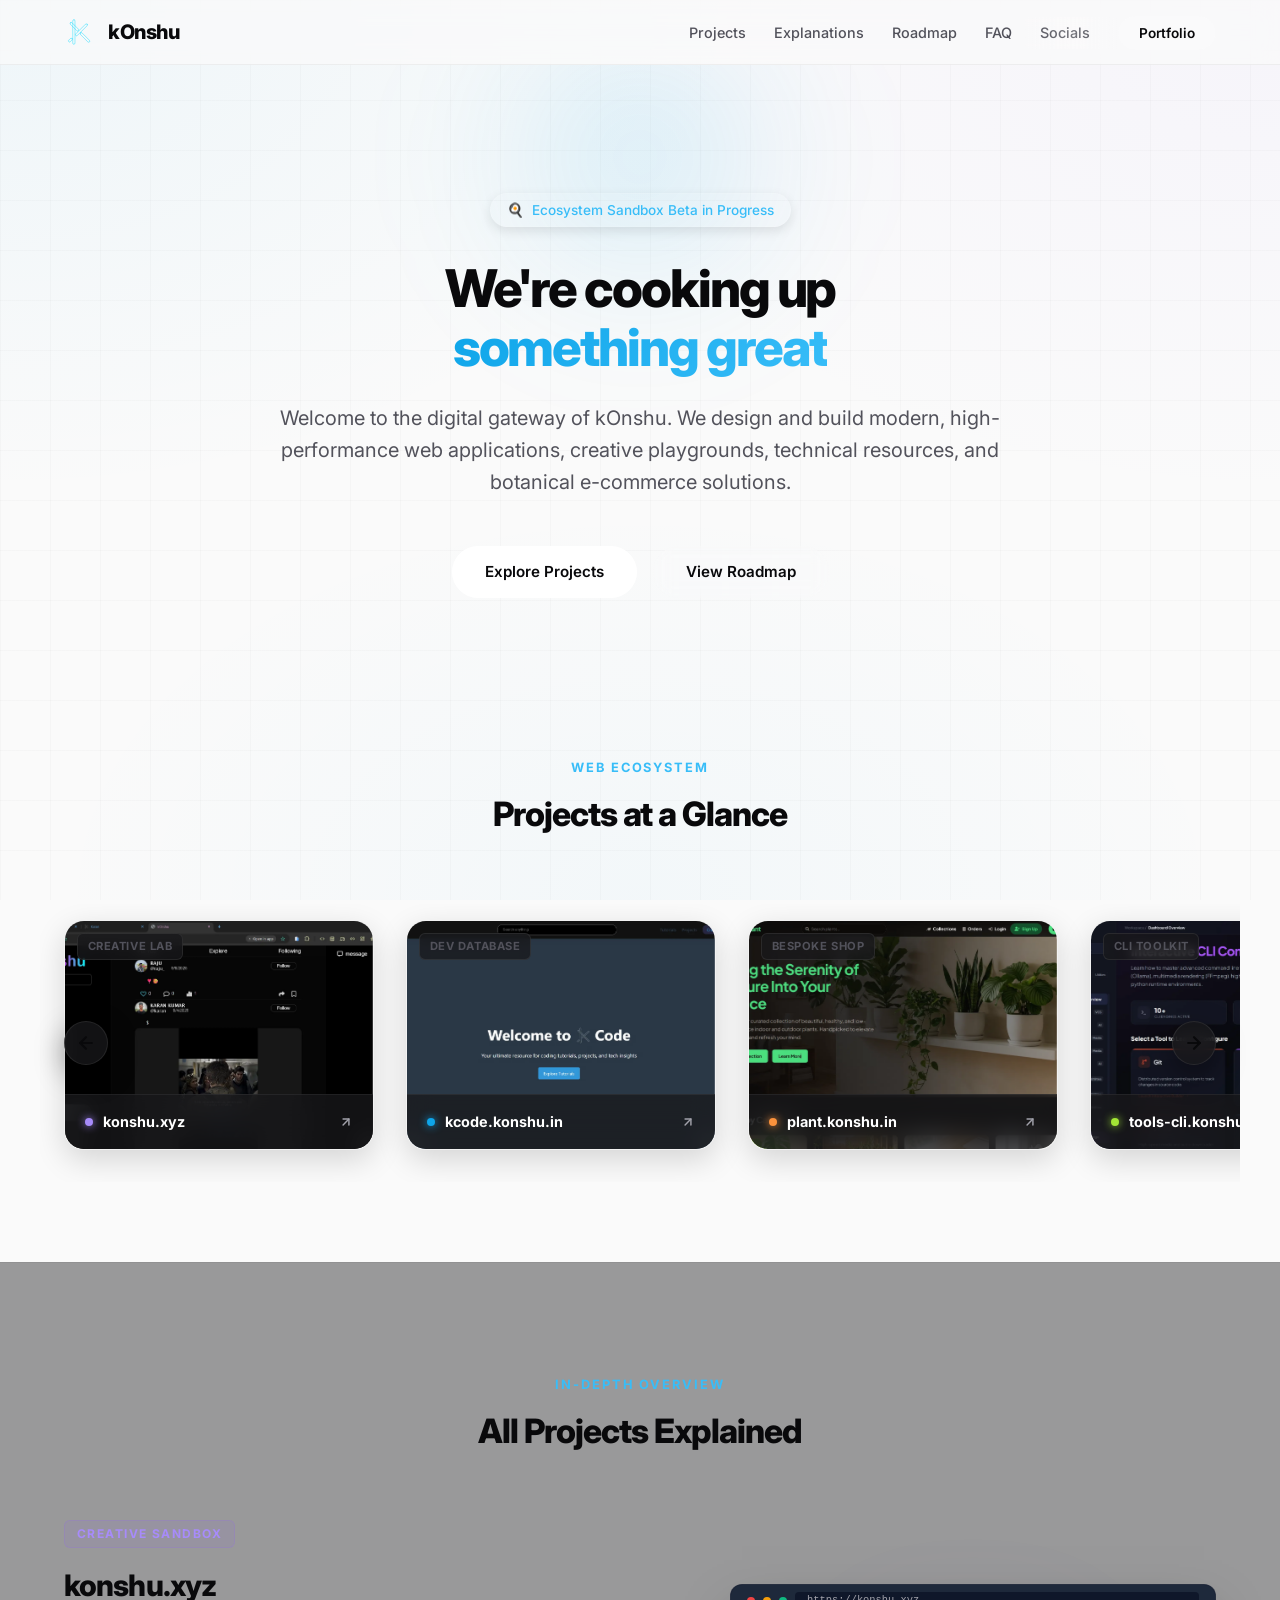
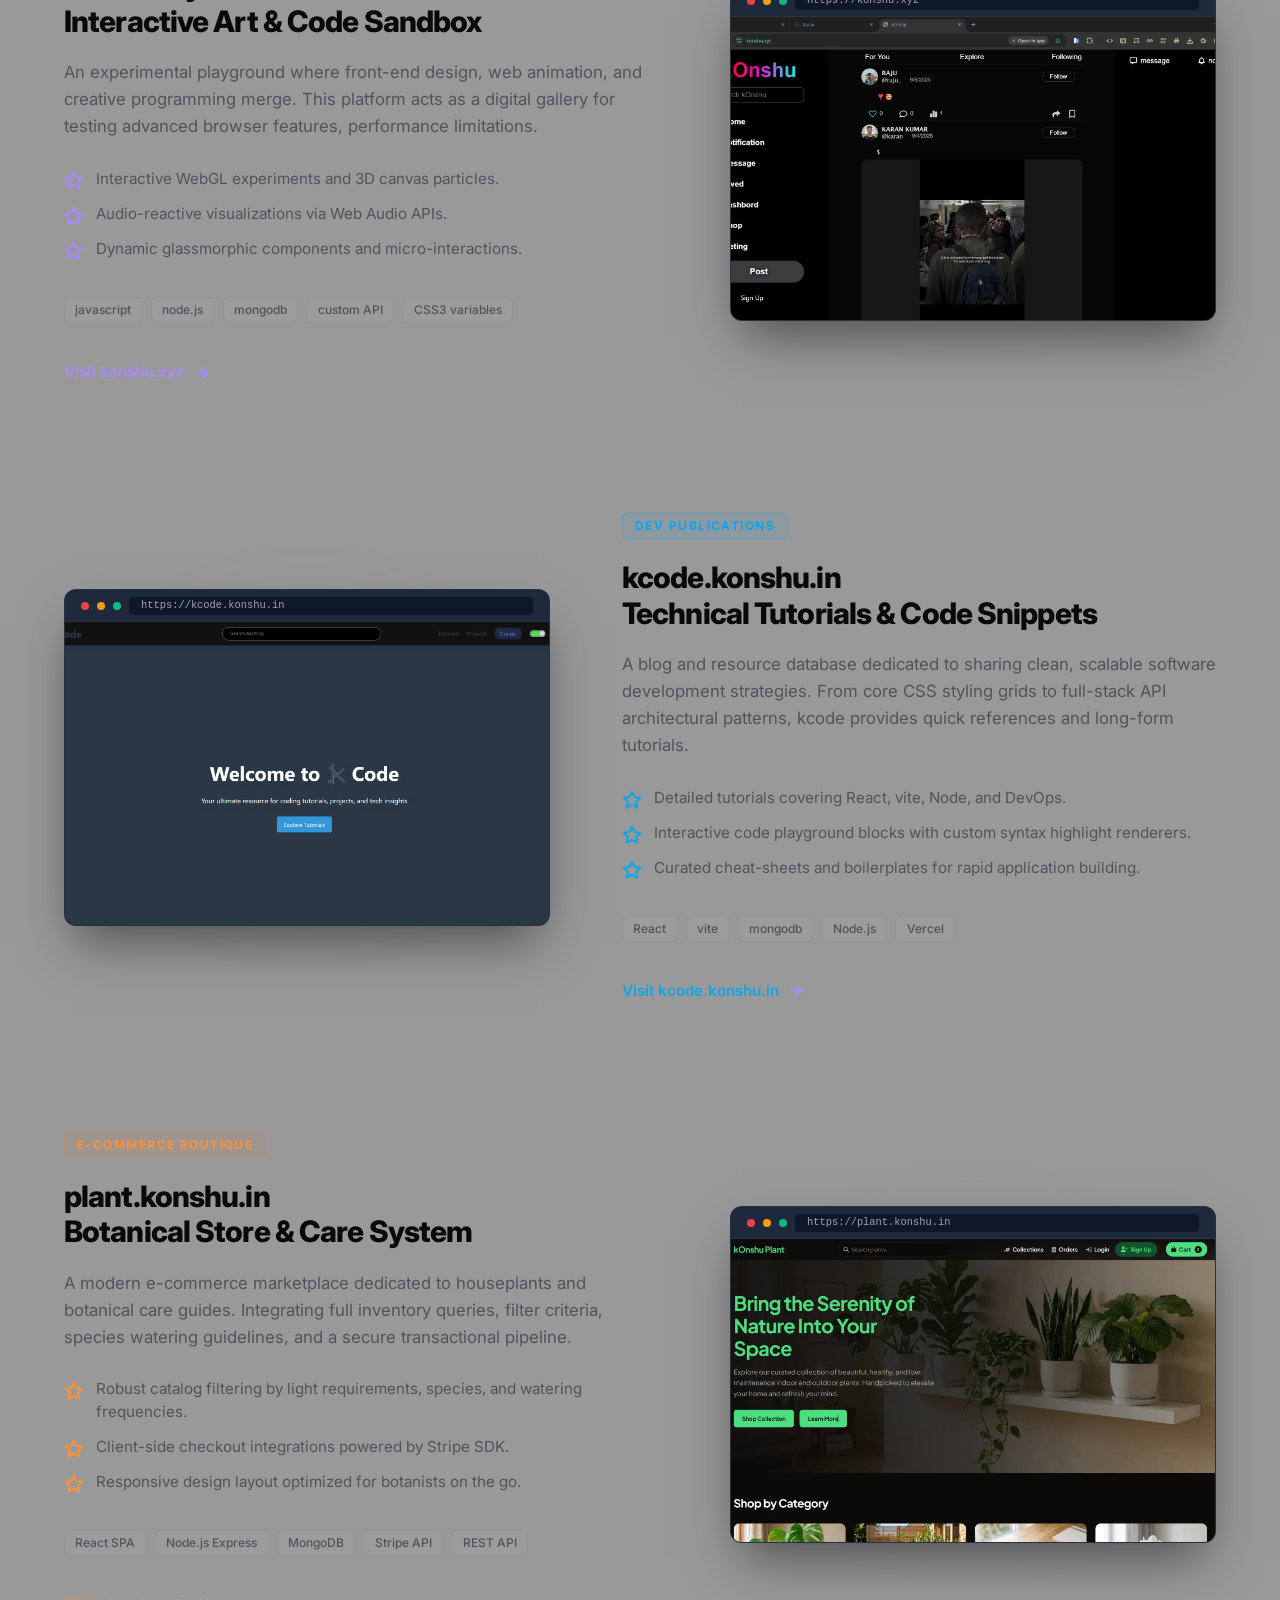
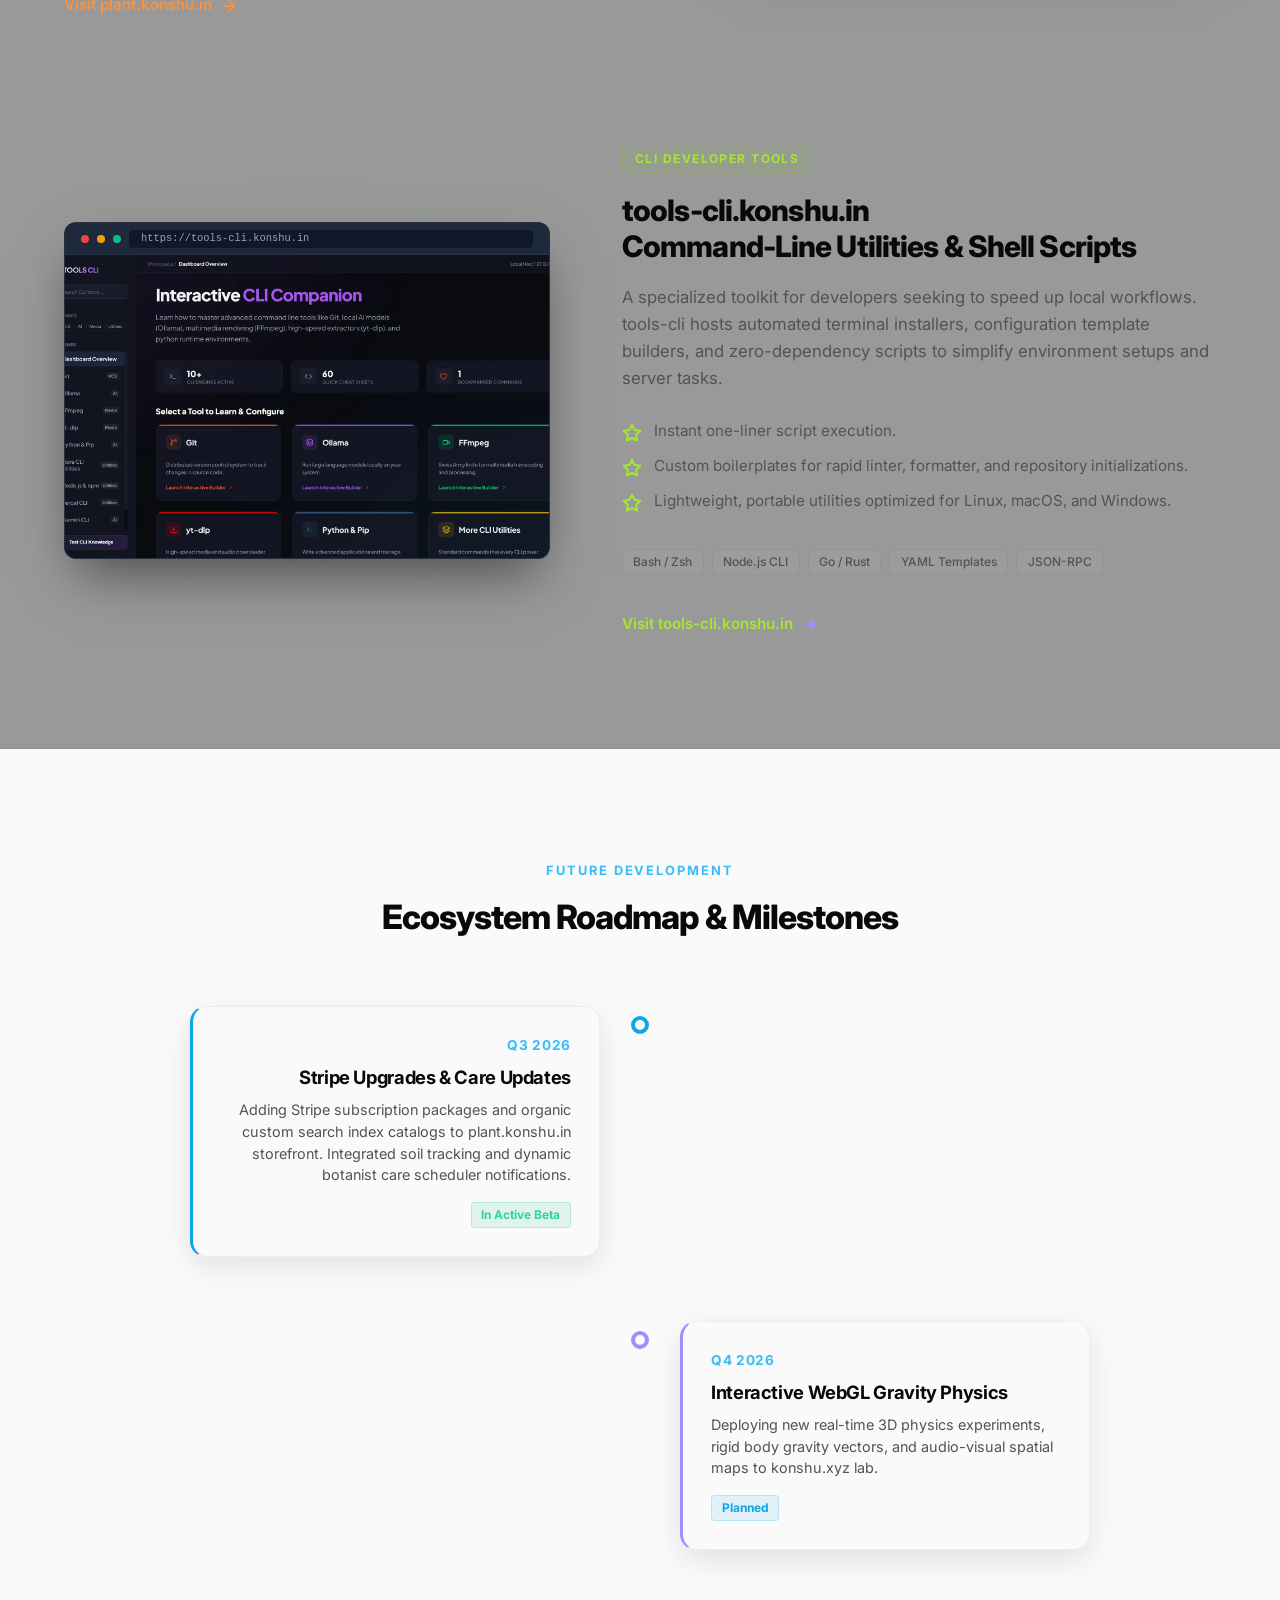
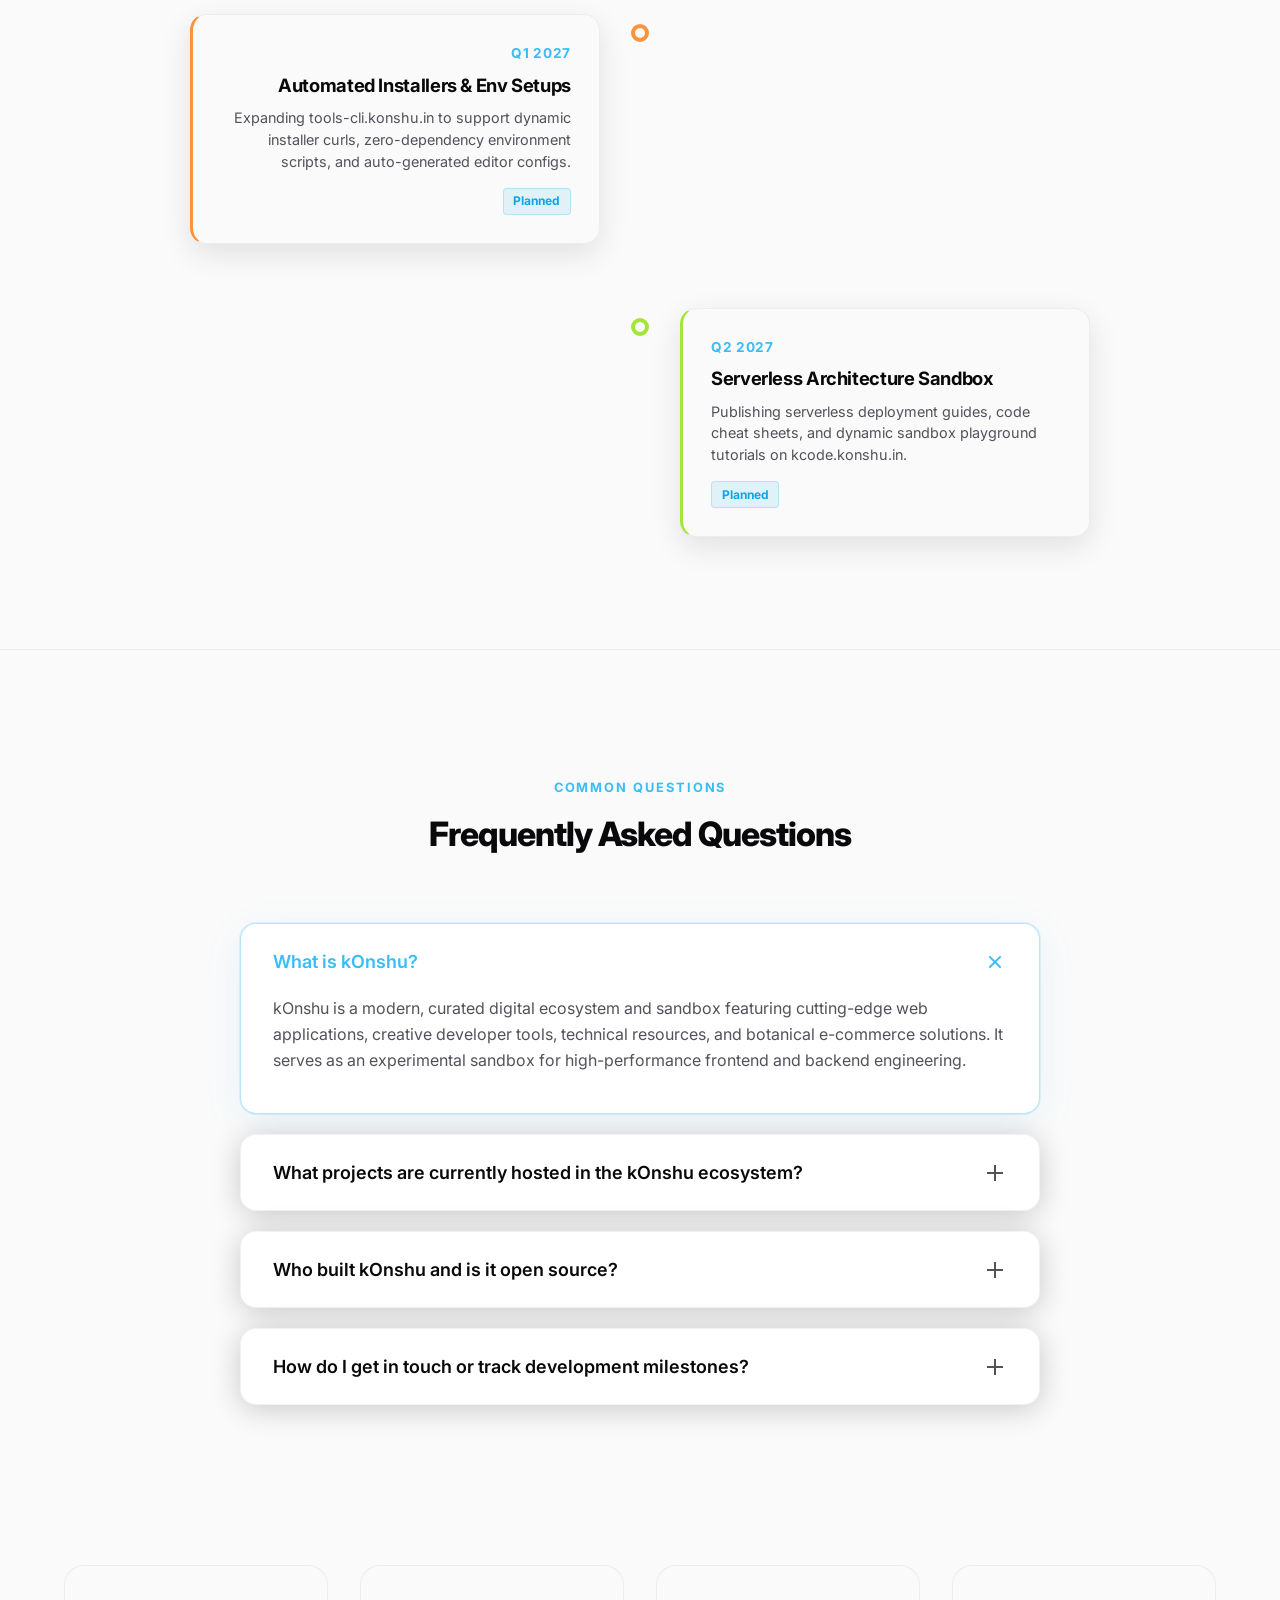
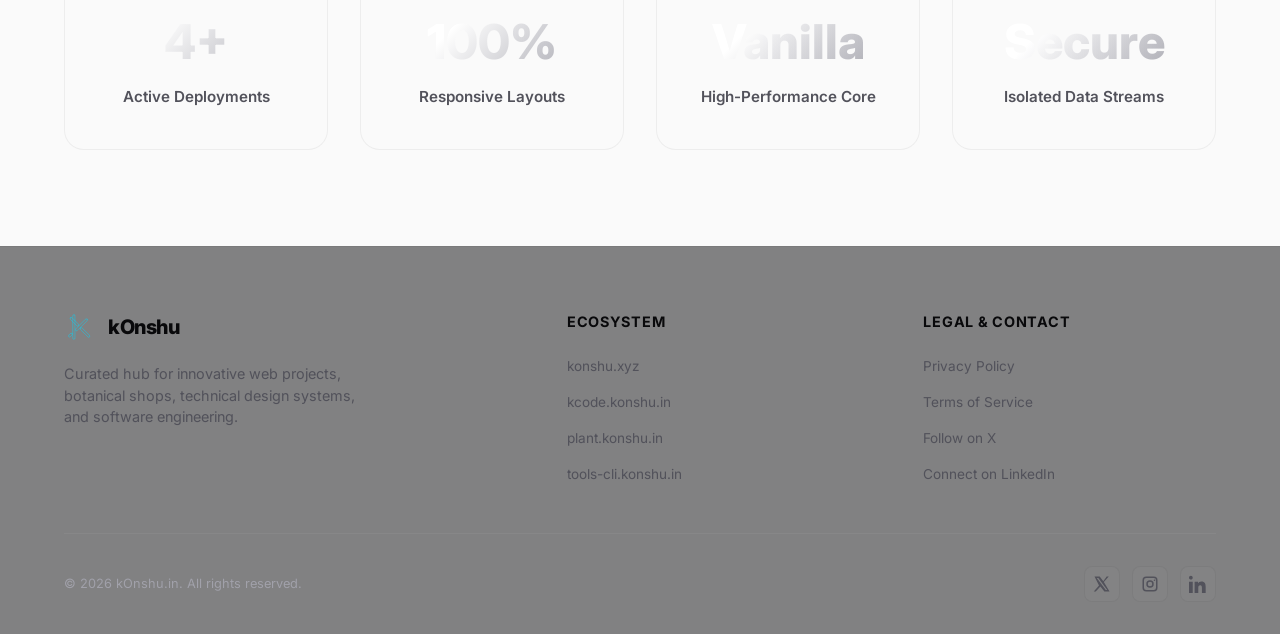
==== commit e70a3be9: "adding sco" ====
--- a/index.html
+++ b/index.html
@@ -11,7 +11,7 @@
     />
     <meta
       name="keywords"
-      content="kOnshu, kcode, konshu.xyz, plant.konshu.in, web development, software engineering, tech innovations, Karan, innovative projects"
+      content="kOnshu, kcode, konshu.xyz, plant.konshu.in, tools-cli.konshu.in, web development, software engineering, tech innovations, Karan developer, innovative projects, interactive WebGL, tech sandbox, developer portfolio"
     />
     <meta name="author" content="Karan" />
     <meta name="robots" content="index, follow, max-image-preview:large" />
@@ -101,6 +101,72 @@
         ]
       }
     </script>
+    <script type="application/ld+json">
+      {
+        "@context": "https://schema.org",
+        "@type": "FAQPage",
+        "mainEntity": [
+          {
+            "@type": "Question",
+            "name": "What is kOnshu?",
+            "acceptedAnswer": {
+              "@type": "Answer",
+              "text": "kOnshu is a modern, curated digital ecosystem and sandbox featuring innovative web projects, creative programming playgrounds, developer publications, and botanical e-commerce solutions."
+            }
+          },
+          {
+            "@type": "Question",
+            "name": "What projects are hosted in the kOnshu ecosystem?",
+            "acceptedAnswer": {
+              "@type": "Answer",
+              "text": "The ecosystem includes konshu.xyz (an interactive WebGL and audio-reactive design sandbox), kcode.konshu.in (a platform for software tutorials and snippets), plant.konshu.in (a bespoke botanical store), and tools-cli.konshu.in (command-line utilities and shell templates)."
+            }
+          },
+          {
+            "@type": "Question",
+            "name": "Who is the creator of kOnshu?",
+            "acceptedAnswer": {
+              "@type": "Answer",
+              "text": "kOnshu was created and is maintained by Karan, a software engineer specializing in high-performance frontend solutions, creative design systems, and responsive web applications."
+            }
+          },
+          {
+            "@type": "Question",
+            "name": "How can I follow kOnshu updates and releases?",
+            "acceptedAnswer": {
+              "@type": "Answer",
+              "text": "You can follow real-time ecosystem updates, beta releases, and project tutorials by connecting on X (formerly Twitter) @karan_k_code or checking the official roadmap on kOnshu.in."
+            }
+          }
+        ]
+      }
+    </script>
+    <script type="application/ld+json">
+      {
+        "@context": "https://schema.org",
+        "@type": "BreadcrumbList",
+        "itemListElement": [
+          {
+            "@type": "ListItem",
+            "position": 1,
+            "name": "Home",
+            "item": "https://konshu.in"
+          },
+          {
+            "@type": "ListItem",
+            "position": 2,
+            "name": "Privacy Policy",
+            "item": "https://konshu.in/privacy.html"
+          },
+          {
+            "@type": "ListItem",
+            "position": 3,
+            "name": "Terms of Service",
+            "item": "https://konshu.in/terms.html"
+          }
+        ]
+      }
+    </script>
     <link
       href="https://fonts.googleapis.com/css2?family=Inter:wght@300;400;500;600;700;800&display=swap"
       rel="stylesheet"
@@ -128,6 +194,7 @@
               <a href="#detailed-showcase" class="nav-link">Explanations</a>
             </li>
             <li><a href="#roadmap" class="nav-link">Roadmap</a></li>
+            <li><a href="#faq" class="nav-link">FAQ</a></li>
             <li>
               <a
                 href="https://x.com/karan_k_code"
@@ -214,7 +281,7 @@
                 title="Visit konshu.in"
               >
                 <div class="quick-card-badge">Creative Lab</div>
-                <img src="konshu.xyz.png" alt="konshu.xyz project preview" />
+                <img src="konshu.webp" alt="konshu.xyz project preview" />
                 <div class="quick-card-info">
                   <span class="quick-card-title">
                     <span class="status-dot dot-xyz"></span>
@@ -246,10 +313,7 @@
                 title="Visit kcode.konshu.in"
               >
                 <div class="quick-card-badge">Dev Database</div>
-                <img
-                  src="kcode.konshu.in.png"
-                  alt="kcode.konshu.in project preview"
-                />
+                <img src="k_code.webp" alt="kcode.konshu.in project preview" />
                 <div class="quick-card-info">
                   <span class="quick-card-title">
                     <span class="status-dot dot-code"></span>
@@ -282,7 +346,7 @@
               >
                 <div class="quick-card-badge">Bespoke Shop</div>
                 <img
-                  src="plant.konshu.in.png"
+                  src="plant.konshu.in.webp"
                   alt="plant.konshu.in project preview"
                 />
                 <div class="quick-card-info">
@@ -317,7 +381,7 @@
               >
                 <div class="quick-card-badge">CLI Toolkit</div>
                 <img
-                  src="tools-cli.png"
+                  src="tools.konshu.in.webp"
                   alt="tools-cli.konshu.in project preview"
                 />
                 <div class="quick-card-info">
@@ -483,10 +547,7 @@
                   <div class="browser-address">https://konshu.xyz</div>
                 </div>
                 <div class="browser-screen">
-                  <img
-                    src="konshu.xyz.png"
-                    alt="konshu.xyz interface preview"
-                  />
+                  <img src="konshu.webp" alt="konshu.xyz interface preview" />
                 </div>
               </div>
             </div>
@@ -605,7 +666,7 @@
                 </div>
                 <div class="browser-screen">
                   <img
-                    src="kcode.konshu.in.png"
+                    src="k_code.webp"
                     alt="kcode.konshu.in interface preview"
                   />
                 </div>
@@ -725,7 +786,7 @@
                 </div>
                 <div class="browser-screen">
                   <img
-                    src="plant.konshu.in.png"
+                    src="plant.konshu.in.webp"
                     alt="plant.konshu.in interface preview"
                   />
                 </div>
@@ -848,7 +909,7 @@
                 </div>
                 <div class="browser-screen">
                   <img
-                    src="tools-cli.png"
+                    src="tools.konshu.in.webp"
                     alt="tools-cli.konshu.in interface preview"
                   />
                 </div>
@@ -935,6 +996,103 @@
         </div>
       </section>
 
+      <!-- FAQ Accordion Section -->
+      <section class="faq-section" id="faq">
+        <div class="container">
+          <div class="section-title-wrap">
+            <span class="section-label">Common Questions</span>
+            <h2 class="section-title">Frequently Asked Questions</h2>
+          </div>
+
+          <div class="faq-accordion">
+            <details class="faq-item" open>
+              <summary class="faq-question">
+                What is kOnshu?
+                <span class="faq-icon" aria-hidden="true"></span>
+              </summary>
+              <div class="faq-answer">
+                <p>
+                  kOnshu is a modern, curated digital ecosystem and sandbox
+                  featuring cutting-edge web applications, creative developer
+                  tools, technical resources, and botanical e-commerce
+                  solutions. It serves as an experimental sandbox for
+                  high-performance frontend and backend engineering.
+                </p>
+              </div>
+            </details>
+
+            <details class="faq-item">
+              <summary class="faq-question">
+                What projects are currently hosted in the kOnshu ecosystem?
+                <span class="faq-icon" aria-hidden="true"></span>
+              </summary>
+              <div class="faq-answer">
+                <p>
+                  The ecosystem includes four primary projects in active beta
+                  development:
+                </p>
+                <ul>
+                  <li>
+                    <strong>konshu.xyz:</strong> An interactive Art &amp; WebGL
+                    particle sandbox experimenting with audio-visual browser
+                    APIs.
+                  </li>
+                  <li>
+                    <strong>kcode.konshu.in:</strong> A technical blog database
+                    sharing scalable software tutorials and clean code snippets.
+                  </li>
+                  <li>
+                    <strong>plant.konshu.in:</strong> A bespoke houseplants
+                    e-commerce marketplace integrated with Stripe checkout.
+                  </li>
+                  <li>
+                    <strong>tools-cli.konshu.in:</strong> A command-line
+                    installer hub for zero-dependency local shell developer
+                    setups.
+                  </li>
+                </ul>
+              </div>
+            </details>
+
+            <details class="faq-item">
+              <summary class="faq-question">
+                Who built kOnshu and is it open source?
+                <span class="faq-icon" aria-hidden="true"></span>
+              </summary>
+              <div class="faq-answer">
+                <p>
+                  kOnshu is designed, engineered, and maintained by
+                  <strong>Karan</strong>, a UI/UX developer and software
+                  engineer. Many of the underlying configs, scripts, and WebGL
+                  modules are open source and shared on GitHub, with links
+                  accessible through the ecosystem pages.
+                </p>
+              </div>
+            </details>
+
+            <details class="faq-item">
+              <summary class="faq-question">
+                How do I get in touch or track development milestones?
+                <span class="faq-icon" aria-hidden="true"></span>
+              </summary>
+              <div class="faq-answer">
+                <p>
+                  You can follow the real-time timeline on our roadmap, connect
+                  with Karan on Twitter/X (<a
+                    href="https://x.com/karan_k_code"
+                    target="_blank"
+                    rel="noopener noreferrer"
+                    >@karan_k_code</a
+                  >), or check out the developer's professional LinkedIn
+                  profile. For support queries, please reach out via social
+                  media direct messaging.
+                </p>
+              </div>
+            </details>
+          </div>
+        </div>
+      </section>
+
       <!-- Stats Showcase section -->
       <section class="stats-section">
         <div class="container">
@@ -967,7 +1125,7 @@
           <div class="footer-brand">
             <a href="#" class="logo" aria-label="kOnshu Home">
               <div class="logo-badge">
-                <img src="./k-log-tr-v1.png" alt="kOnshu Logo" />
+                <img src="./logo.svg" alt="kOnshu Logo" />
               </div>
               <span>kOnshu</span>
             </a>
@@ -1063,7 +1221,7 @@
             </a>
             <a
               class="iconbtn"
-              href="https://instagram.com/karan_k_code"
+              href="https://instagram.com/konshu.in"
               target="_blank"
               rel="noopener noreferrer"
               aria-label="Follow on Instagram"
--- a/styles.css
+++ b/styles.css
@@ -1547,3 +1547,180 @@
 .fade-in {
   animation: fadeIn 0.8s cubic-bezier(0.16, 1, 0.3, 1) forwards;
 }
+
+/* ==========================================================================
+   FAQ Section - Premium Accordion
+   ========================================================================== */
+.faq-section {
+  padding: 8rem 0 4rem;
+  position: relative;
+  overflow: hidden;
+}
+
+.faq-accordion {
+  max-width: 800px;
+  margin: 3rem auto 0;
+  display: flex;
+  flex-direction: column;
+  gap: 1.25rem;
+}
+
+.faq-item {
+  background: var(--card);
+  border: 1px solid var(--card-border);
+  border-radius: 16px;
+  padding: 0;
+  overflow: hidden;
+  transition: all var(--transition-normal);
+  box-shadow: 0 4px 30px rgba(0, 0, 0, 0.2);
+}
+
+.faq-item[open] {
+  border-color: rgba(var(--brand-rgb), 0.3);
+  box-shadow: 
+    0 10px 40px rgba(var(--brand-rgb), 0.08),
+    0 0 0 1px rgba(var(--brand-rgb), 0.1);
+}
+
+.faq-question {
+  padding: 1.5rem 2rem;
+  font-size: 1.125rem;
+  font-weight: 600;
+  color: var(--text-primary);
+  cursor: pointer;
+  list-style: none;
+  display: flex;
+  align-items: center;
+  justify-content: space-between;
+  gap: 1rem;
+  user-select: none;
+  transition: color var(--transition-fast);
+}
+
+.faq-question::-webkit-details-marker {
+  display: none;
+}
+
+.faq-question:hover {
+  color: var(--brand-2);
+}
+
+.faq-icon {
+  width: 24px;
+  height: 24px;
+  position: relative;
+  flex-shrink: 0;
+  transition: transform var(--transition-normal);
+}
+
+.faq-icon::before,
+.faq-icon::after {
+  content: "";
+  position: absolute;
+  background-color: var(--text-secondary);
+  transition: transform var(--transition-normal), background-color var(--transition-normal);
+}
+
+/* Horizontal line */
+.faq-icon::before {
+  top: 11px;
+  left: 4px;
+  width: 16px;
+  height: 2px;
+}
+
+/* Vertical line */
+.faq-icon::after {
+  top: 4px;
+  left: 11px;
+  width: 2px;
+  height: 16px;
+}
+
+.faq-item[open] .faq-question {
+  color: var(--brand-2);
+}
+
+.faq-item[open] .faq-icon {
+  transform: rotate(45deg);
+}
+
+.faq-item[open] .faq-icon::before,
+.faq-item[open] .faq-icon::after {
+  background-color: var(--brand-2);
+}
+
+.faq-answer {
+  padding: 0 2rem 1.75rem;
+  font-size: 1rem;
+  line-height: 1.6;
+  color: var(--text-secondary);
+  border-top: 1px solid rgba(255, 255, 255, 0.02);
+  margin-top: -0.25rem;
+  animation: slideDown var(--transition-normal);
+}
+
+.faq-answer p {
+  margin-bottom: 0.75rem;
+}
+
+.faq-answer ul {
+  list-style-type: none;
+  padding-left: 0.5rem;
+  display: flex;
+  flex-direction: column;
+  gap: 0.5rem;
+}
+
+.faq-answer li {
+  position: relative;
+  padding-left: 1.5rem;
+}
+
+.faq-answer li::before {
+  content: "🍳";
+  position: absolute;
+  left: 0;
+  top: 1px;
+  font-size: 0.9rem;
+}
+
+.faq-answer a {
+  color: var(--brand-2);
+  text-decoration: none;
+  font-weight: 500;
+  transition: text-decoration 0.2s ease;
+}
+
+.faq-answer a:hover {
+  text-decoration: underline;
+}
+
+@keyframes slideDown {
+  from {
+    opacity: 0;
+    transform: translateY(-8px);
+  }
+  to {
+    opacity: 1;
+    transform: translateY(0);
+  }
+}
+
+/* Responsive adjustment for FAQ padding */
+@media (max-width: 768px) {
+  .faq-section {
+    padding: 6rem 0 3rem;
+  }
+  
+  .faq-question {
+    padding: 1.25rem 1.5rem;
+    font-size: 1rem;
+  }
+  
+  .faq-answer {
+    padding: 0 1.5rem 1.5rem;
+    font-size: 0.95rem;
+  }
+}
+
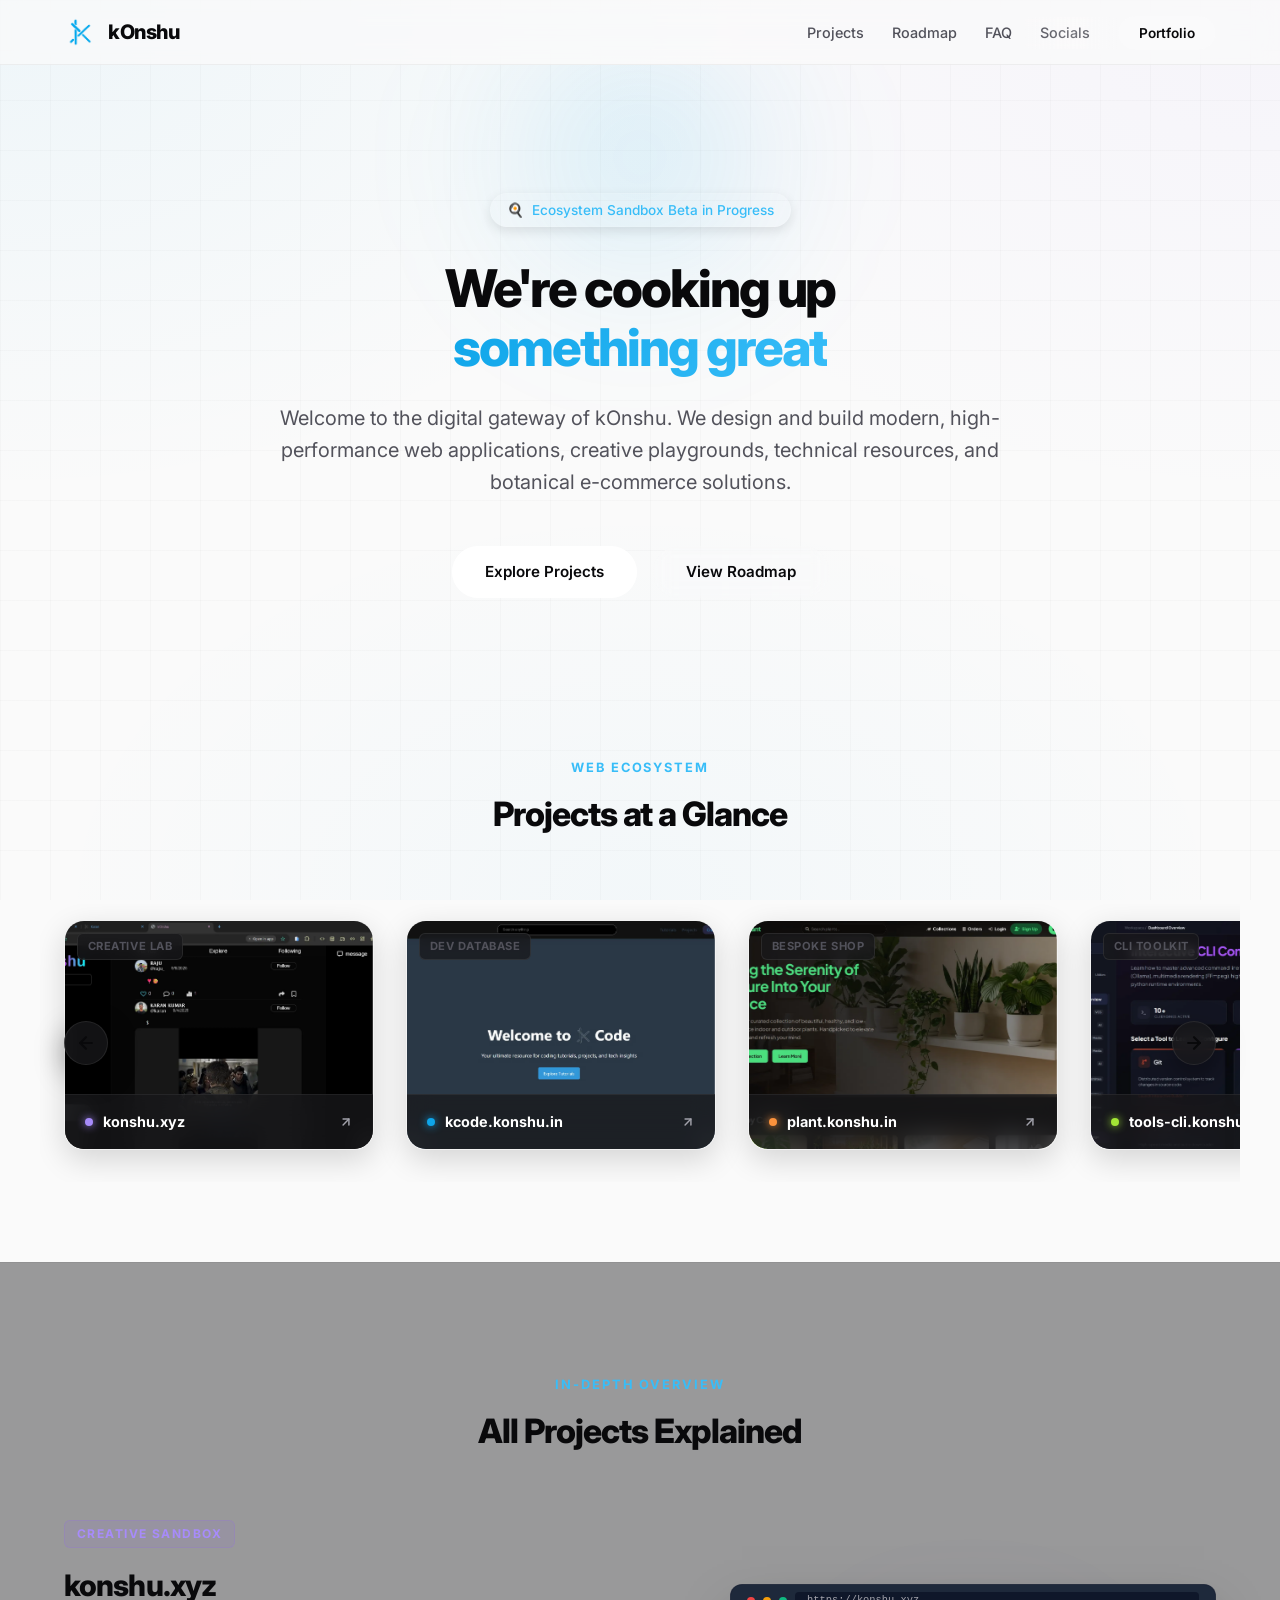
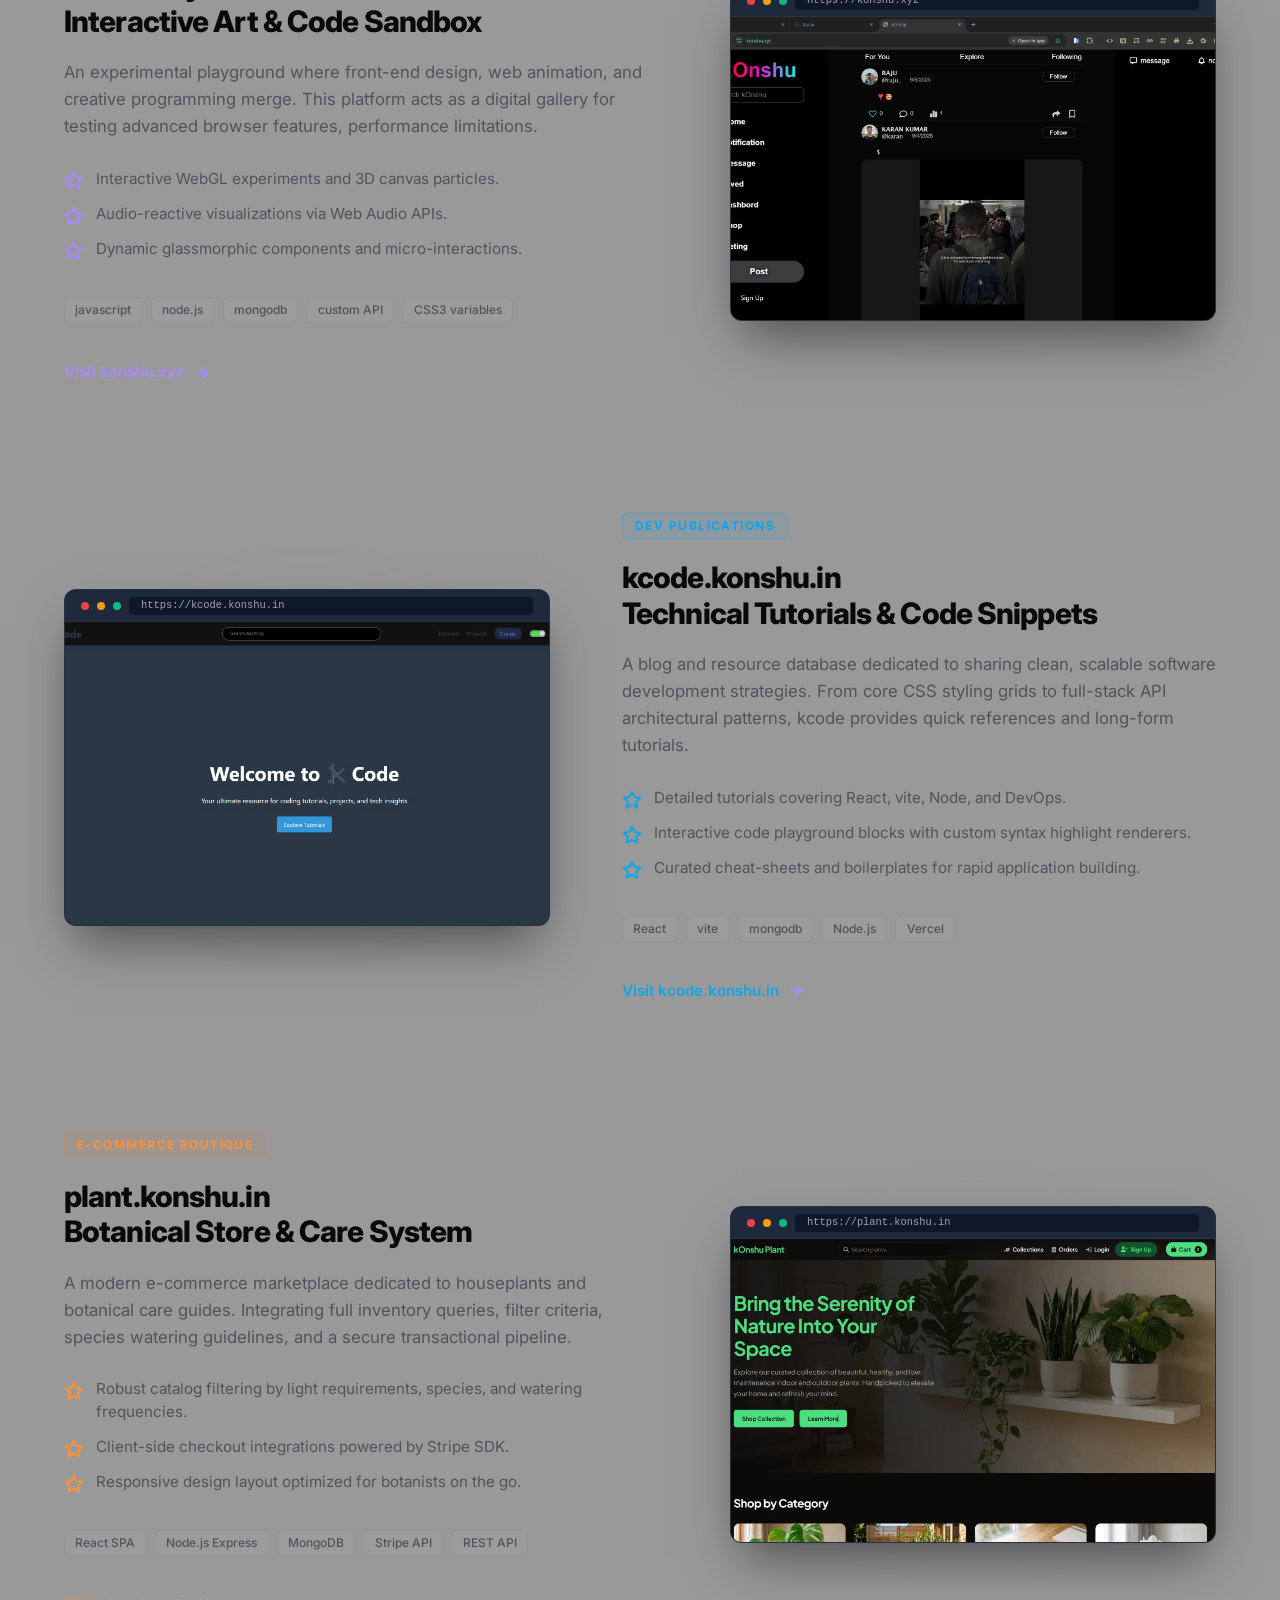
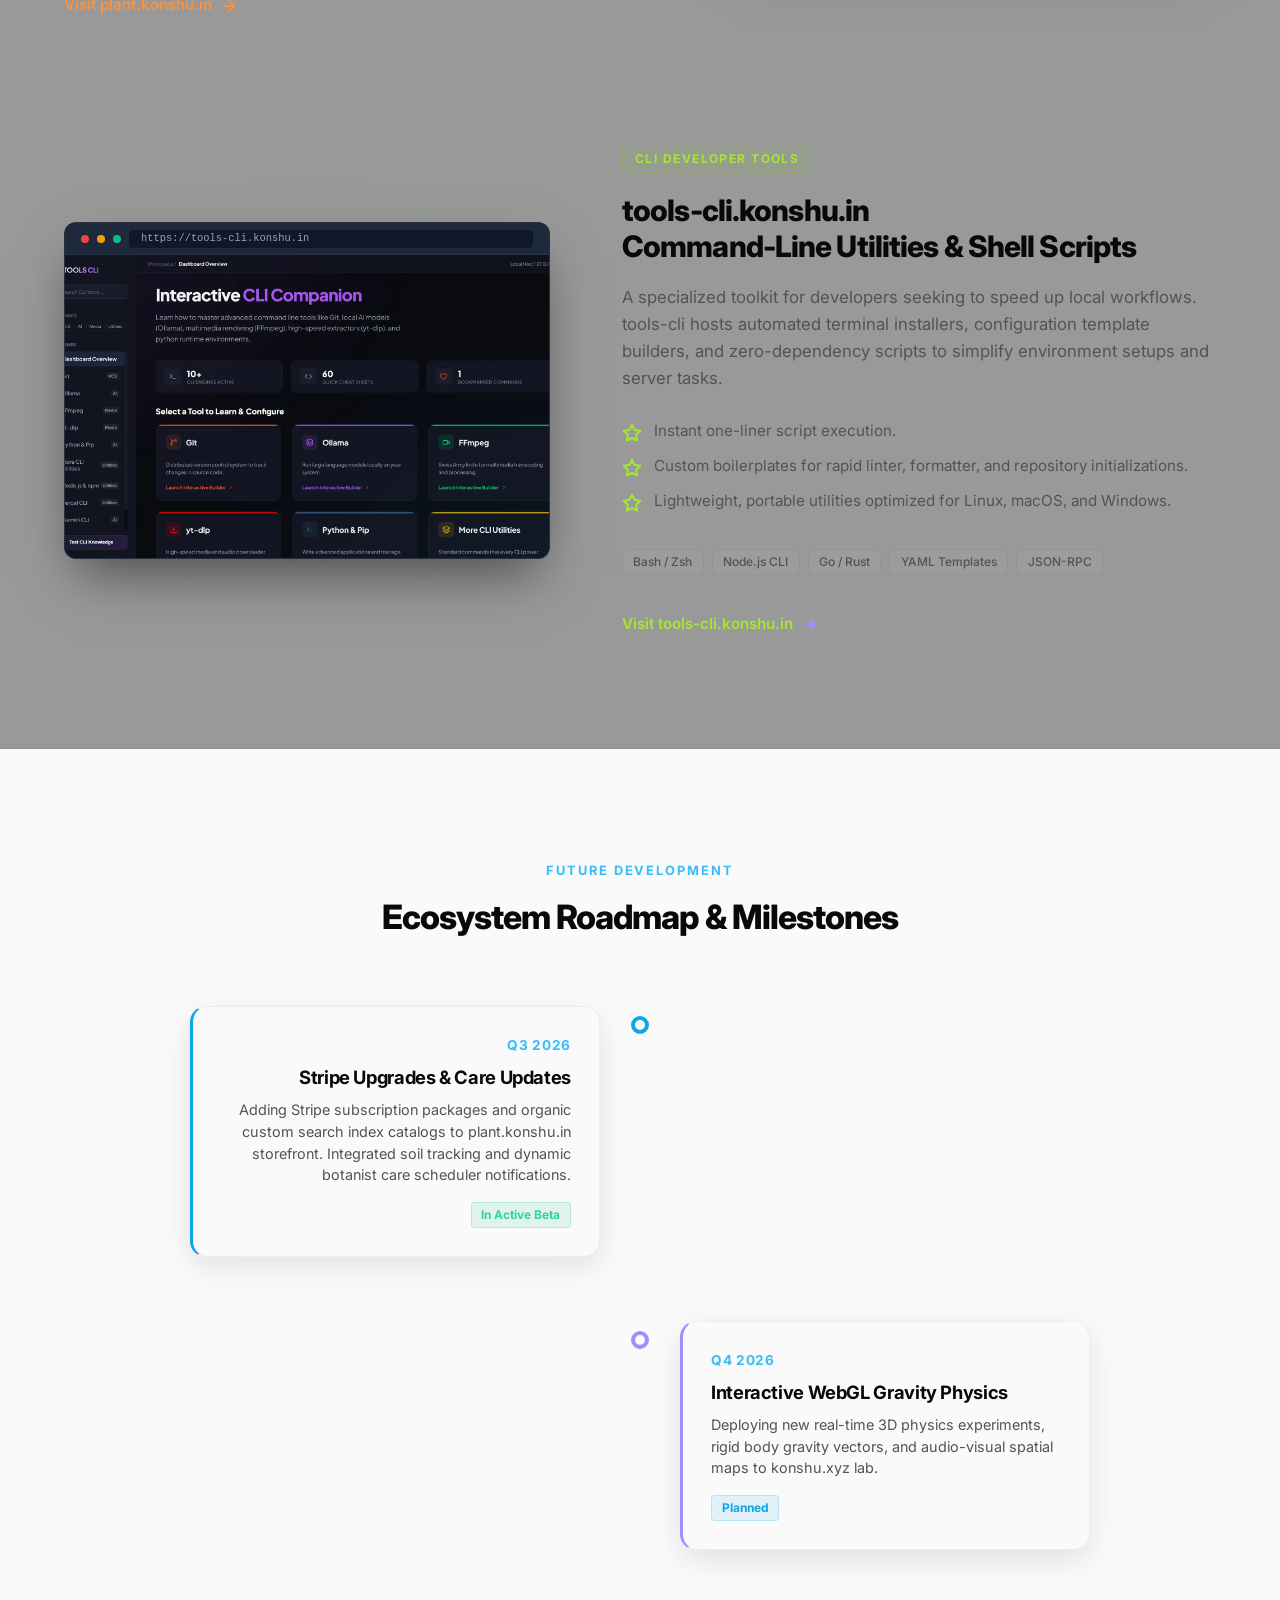
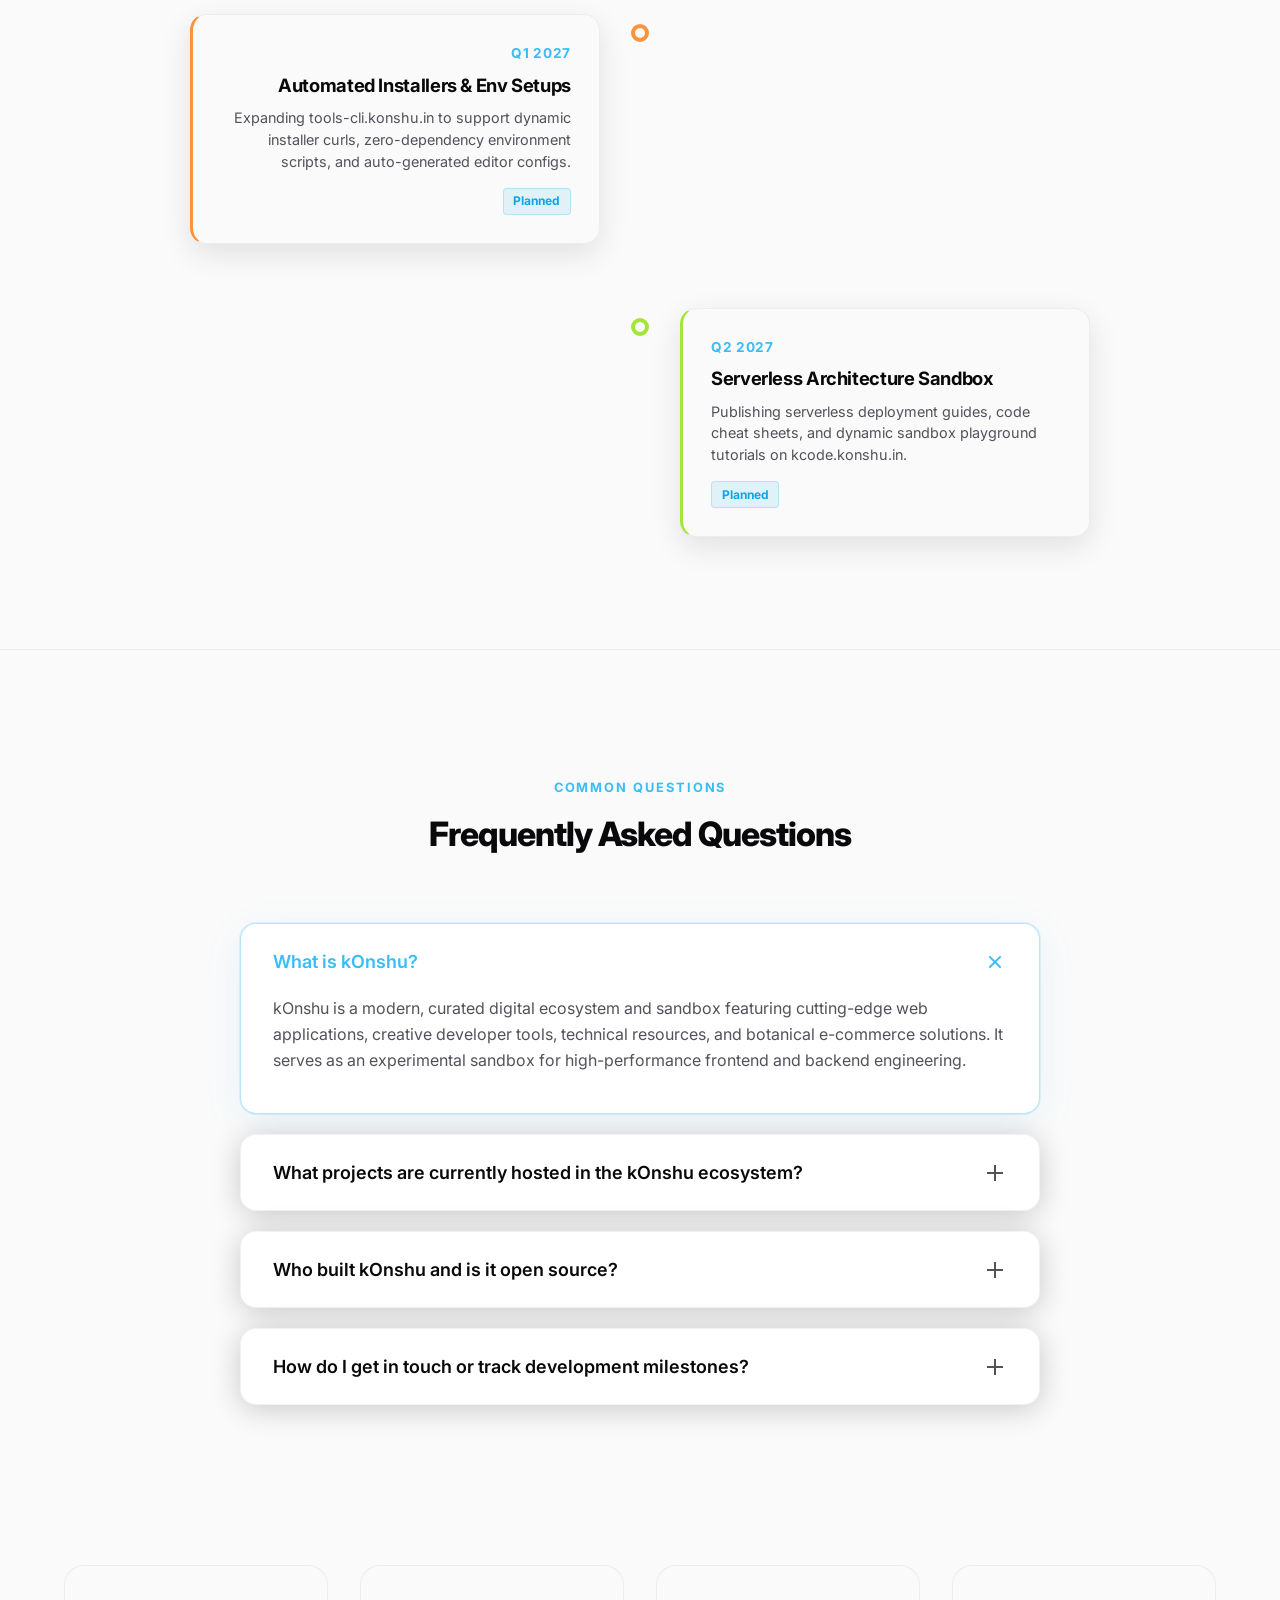
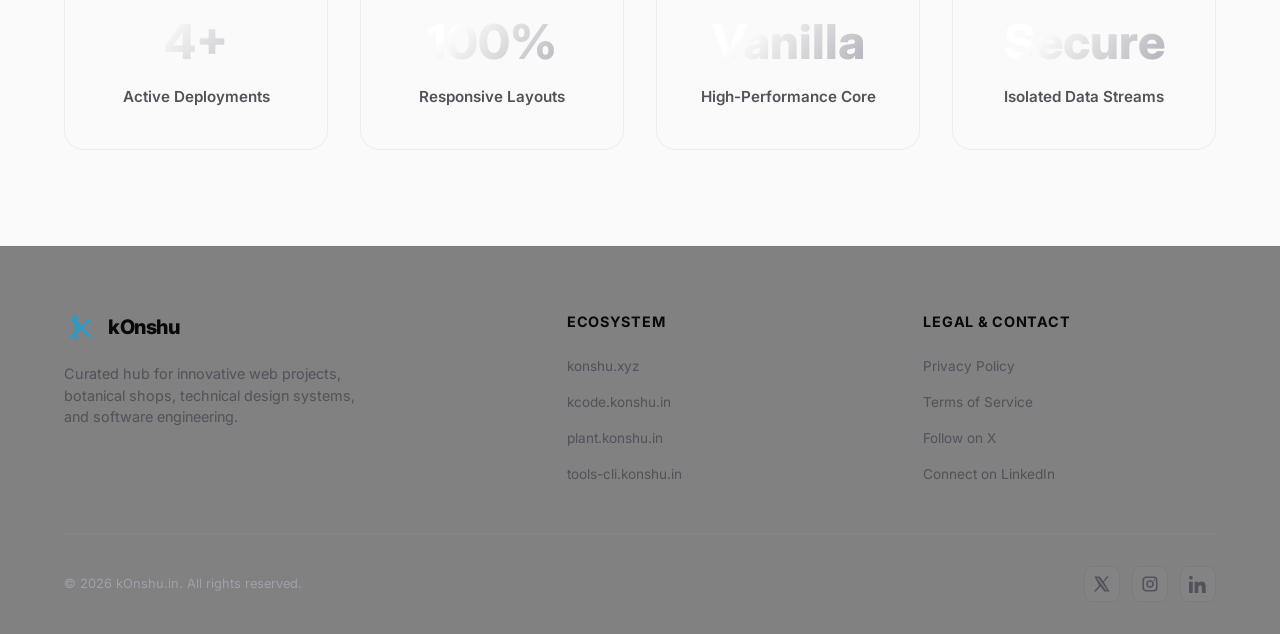
==== commit 06ca49b6: "adding more page for project" ====
--- a/index.html
+++ b/index.html
@@ -29,7 +29,7 @@
     />
     <meta property="og:type" content="website" />
     <meta property="og:url" content="https://konshu.in" />
-    <meta property="og:image" content="https://konshu.in/k-log-tr-v1.png" />
+    <meta property="og:image" content="https://konshu.in/k_logo.webp" />
     <meta property="og:site_name" content="kOnshu" />
 
     <!-- Twitter -->
@@ -41,14 +41,14 @@
       name="twitter:description"
       content="Curated hub for innovative web projects and modern tech solutions. Beta in progress."
     />
-    <meta name="twitter:image" content="https://konshu.in/k-log-tr-v1.png" />
+    <meta name="twitter:image" content="https://konshu.in/k_logo.webp" />
 
     <meta name="theme-color" content="#0ea5e9" />
     <link rel="preconnect" href="https://fonts.googleapis.com" />
     <link rel="preconnect" href="https://fonts.gstatic.com" crossorigin />
 
-    <link rel="icon" href="k-log-tr-v1.png" type="image/x-icon" />
-    <link rel="apple-touch-icon" href="k-log-tr-v1.png" />
+    <link rel="icon" href="k_logo.webp" type="image/x-icon" />
+    <link rel="apple-touch-icon" href="k_logo.webp" />
 
     <!-- Structured Data -->
     <script type="application/ld+json">
@@ -57,7 +57,7 @@
         "@type": "Organization",
         "name": "kOnshu",
         "url": "https://konshu.in",
-        "logo": "https://konshu.in/k-log-tr-v1.png",
+        "logo": "https://konshu.in/k_logo.webp",
         "contactPoint": {
           "@type": "ContactPoint",
           "contactType": "technical support",
@@ -183,16 +183,13 @@
       <div class="container nav-container">
         <a href="#" class="logo" aria-label="kOnshu Home">
           <div class="logo-badge">
-            <img src="./logo.svg" alt="kOnshu Logo" />
+            <img src="./k_logo.webp" alt="kOnshu Logo" />
           </div>
           <span>kOnshu</span>
         </a>
         <nav aria-label="Primary navigation">
           <ul class="nav-menu">
             <li><a href="#projects" class="nav-link">Projects</a></li>
-            <li>
-              <a href="#detailed-showcase" class="nav-link">Explanations</a>
-            </li>
             <li><a href="#roadmap" class="nav-link">Roadmap</a></li>
             <li><a href="#faq" class="nav-link">FAQ</a></li>
             <li>
@@ -274,11 +271,9 @@
             <div class="card-content" id="projects-carousel">
               <!-- Project 1: konshu.xyz -->
               <a
-                href="https://konshu.in"
-                target="_blank"
-                rel="noopener noreferrer"
+                href="konshu-xyz.html"
                 class="card_web card-xyz-hover"
-                title="Visit konshu.in"
+                title="View konshu.xyz Details"
               >
                 <div class="quick-card-badge">Creative Lab</div>
                 <img src="konshu.webp" alt="konshu.xyz project preview" />
@@ -306,11 +301,9 @@
 
               <!-- Project 2: kcode.konshu.in -->
               <a
-                href="https://kcode.konshu.in"
-                target="_blank"
-                rel="noopener noreferrer"
+                href="kcode.html"
                 class="card_web card-code-hover"
-                title="Visit kcode.konshu.in"
+                title="View kcode.konshu.in Details"
               >
                 <div class="quick-card-badge">Dev Database</div>
                 <img src="k_code.webp" alt="kcode.konshu.in project preview" />
@@ -338,11 +331,9 @@
 
               <!-- Project 3: plant.konshu.in -->
               <a
-                href="https://plant.konshu.in"
-                target="_blank"
-                rel="noopener noreferrer"
+                href="plant.html"
                 class="card_web card-plant-hover"
-                title="Visit plant.konshu.in"
+                title="View plant.konshu.in Details"
               >
                 <div class="quick-card-badge">Bespoke Shop</div>
                 <img
@@ -373,11 +364,9 @@
 
               <!-- Project 4: tools-cli.konshu.in -->
               <a
-                href="https://tools-cli.konshu.in"
-                target="_blank"
-                rel="noopener noreferrer"
+                href="tools.html"
                 class="card_web card-tools-hover"
-                title="Visit tools-cli.konshu.in"
+                title="View tools-cli.konshu.in Details"
               >
                 <div class="quick-card-badge">CLI Toolkit</div>
                 <img
@@ -539,17 +528,19 @@
             </div>
             <div class="showcase-visual">
               <div class="visual-glow glow-xyz"></div>
-              <div class="browser-mockup">
-                <div class="browser-bar">
-                  <div class="browser-dot dot-red"></div>
-                  <div class="browser-dot dot-yellow"></div>
-                  <div class="browser-dot dot-green"></div>
-                  <div class="browser-address">https://konshu.xyz</div>
+              <a href="konshu-xyz.html" title="View konshu.xyz Details" style="display: block; text-decoration: none;">
+                <div class="browser-mockup">
+                  <div class="browser-bar">
+                    <div class="browser-dot dot-red"></div>
+                    <div class="browser-dot dot-yellow"></div>
+                    <div class="browser-dot dot-green"></div>
+                    <div class="browser-address">https://konshu.xyz</div>
+                  </div>
+                  <div class="browser-screen">
+                    <img src="konshu.webp" alt="konshu.xyz interface preview" />
+                  </div>
                 </div>
-                <div class="browser-screen">
-                  <img src="konshu.webp" alt="konshu.xyz interface preview" />
-                </div>
-              </div>
+              </a>
             </div>
           </div>
 
@@ -657,20 +648,22 @@
             </div>
             <div class="showcase-visual">
               <div class="visual-glow glow-code"></div>
-              <div class="browser-mockup">
-                <div class="browser-bar">
-                  <div class="browser-dot dot-red"></div>
-                  <div class="browser-dot dot-yellow"></div>
-                  <div class="browser-dot dot-green"></div>
-                  <div class="browser-address">https://kcode.konshu.in</div>
+              <a href="kcode.html" title="View kcode.konshu.in Details" style="display: block; text-decoration: none;">
+                <div class="browser-mockup">
+                  <div class="browser-bar">
+                    <div class="browser-dot dot-red"></div>
+                    <div class="browser-dot dot-yellow"></div>
+                    <div class="browser-dot dot-green"></div>
+                    <div class="browser-address">https://kcode.konshu.in</div>
+                  </div>
+                  <div class="browser-screen">
+                    <img
+                      src="k_code.webp"
+                      alt="kcode.konshu.in interface preview"
+                    />
+                  </div>
                 </div>
-                <div class="browser-screen">
-                  <img
-                    src="k_code.webp"
-                    alt="kcode.konshu.in interface preview"
-                  />
-                </div>
-              </div>
+              </a>
             </div>
           </div>
 
@@ -777,20 +770,22 @@
             </div>
             <div class="showcase-visual">
               <div class="visual-glow glow-plant"></div>
-              <div class="browser-mockup">
-                <div class="browser-bar">
-                  <div class="browser-dot dot-red"></div>
-                  <div class="browser-dot dot-yellow"></div>
-                  <div class="browser-dot dot-green"></div>
-                  <div class="browser-address">https://plant.konshu.in</div>
+              <a href="plant.html" title="View plant.konshu.in Details" style="display: block; text-decoration: none;">
+                <div class="browser-mockup">
+                  <div class="browser-bar">
+                    <div class="browser-dot dot-red"></div>
+                    <div class="browser-dot dot-yellow"></div>
+                    <div class="browser-dot dot-green"></div>
+                    <div class="browser-address">https://plant.konshu.in</div>
+                  </div>
+                  <div class="browser-screen">
+                    <img
+                      src="plant.konshu.in.webp"
+                      alt="plant.konshu.in interface preview"
+                    />
+                  </div>
                 </div>
-                <div class="browser-screen">
-                  <img
-                    src="plant.konshu.in.webp"
-                    alt="plant.konshu.in interface preview"
-                  />
-                </div>
-              </div>
+              </a>
             </div>
           </div>
 
@@ -900,20 +895,22 @@
             </div>
             <div class="showcase-visual">
               <div class="visual-glow glow-tools"></div>
-              <div class="browser-mockup">
-                <div class="browser-bar">
-                  <div class="browser-dot dot-red"></div>
-                  <div class="browser-dot dot-yellow"></div>
-                  <div class="browser-dot dot-green"></div>
-                  <div class="browser-address">https://tools-cli.konshu.in</div>
+              <a href="tools.html" title="View tools-cli.konshu.in Details" style="display: block; text-decoration: none;">
+                <div class="browser-mockup">
+                  <div class="browser-bar">
+                    <div class="browser-dot dot-red"></div>
+                    <div class="browser-dot dot-yellow"></div>
+                    <div class="browser-dot dot-green"></div>
+                    <div class="browser-address">https://tools-cli.konshu.in</div>
+                  </div>
+                  <div class="browser-screen">
+                    <img
+                      src="tools.konshu.in.webp"
+                      alt="tools-cli.konshu.in interface preview"
+                    />
+                  </div>
                 </div>
-                <div class="browser-screen">
-                  <img
-                    src="tools.konshu.in.webp"
-                    alt="tools-cli.konshu.in interface preview"
-                  />
-                </div>
-              </div>
+              </a>
             </div>
           </div>
         </div>
@@ -1125,7 +1122,7 @@
           <div class="footer-brand">
             <a href="#" class="logo" aria-label="kOnshu Home">
               <div class="logo-badge">
-                <img src="./logo.svg" alt="kOnshu Logo" />
+                <img src="./k_logo.webp" alt="kOnshu Logo" />
               </div>
               <span>kOnshu</span>
             </a>
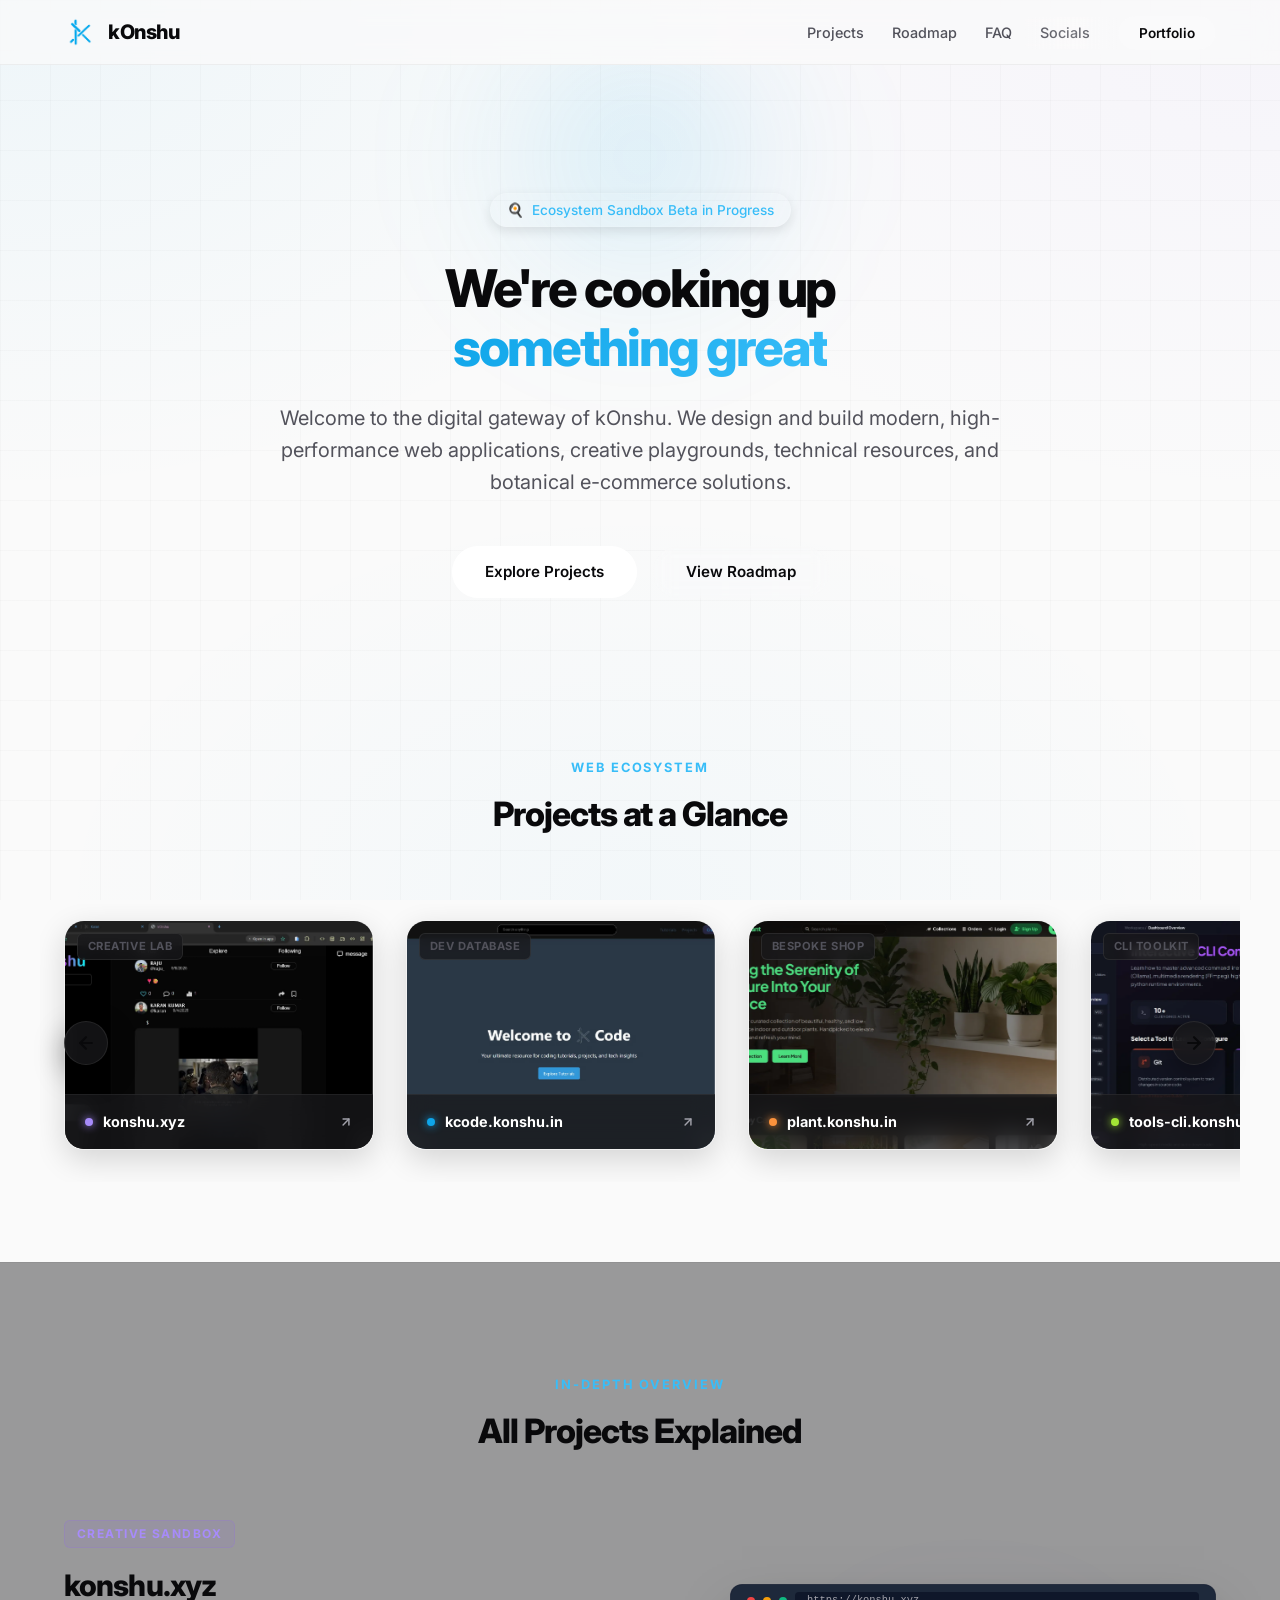
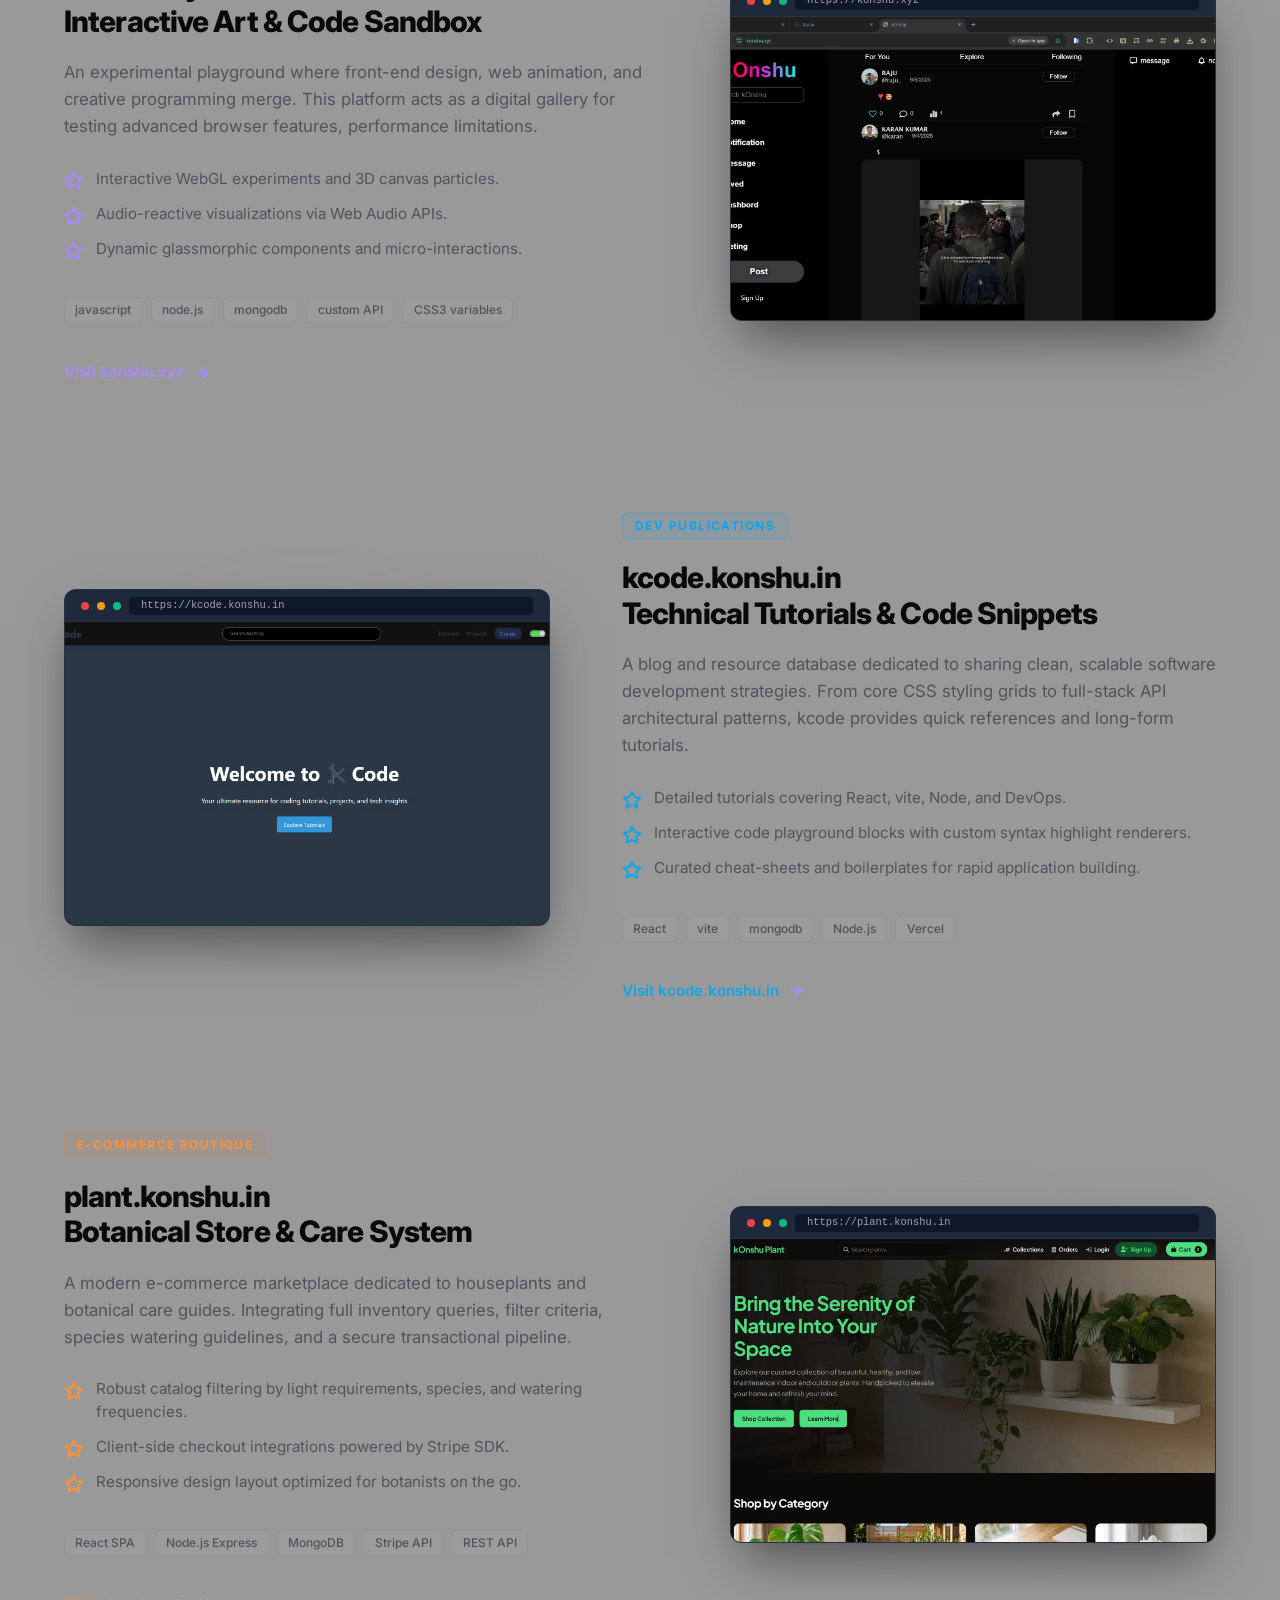
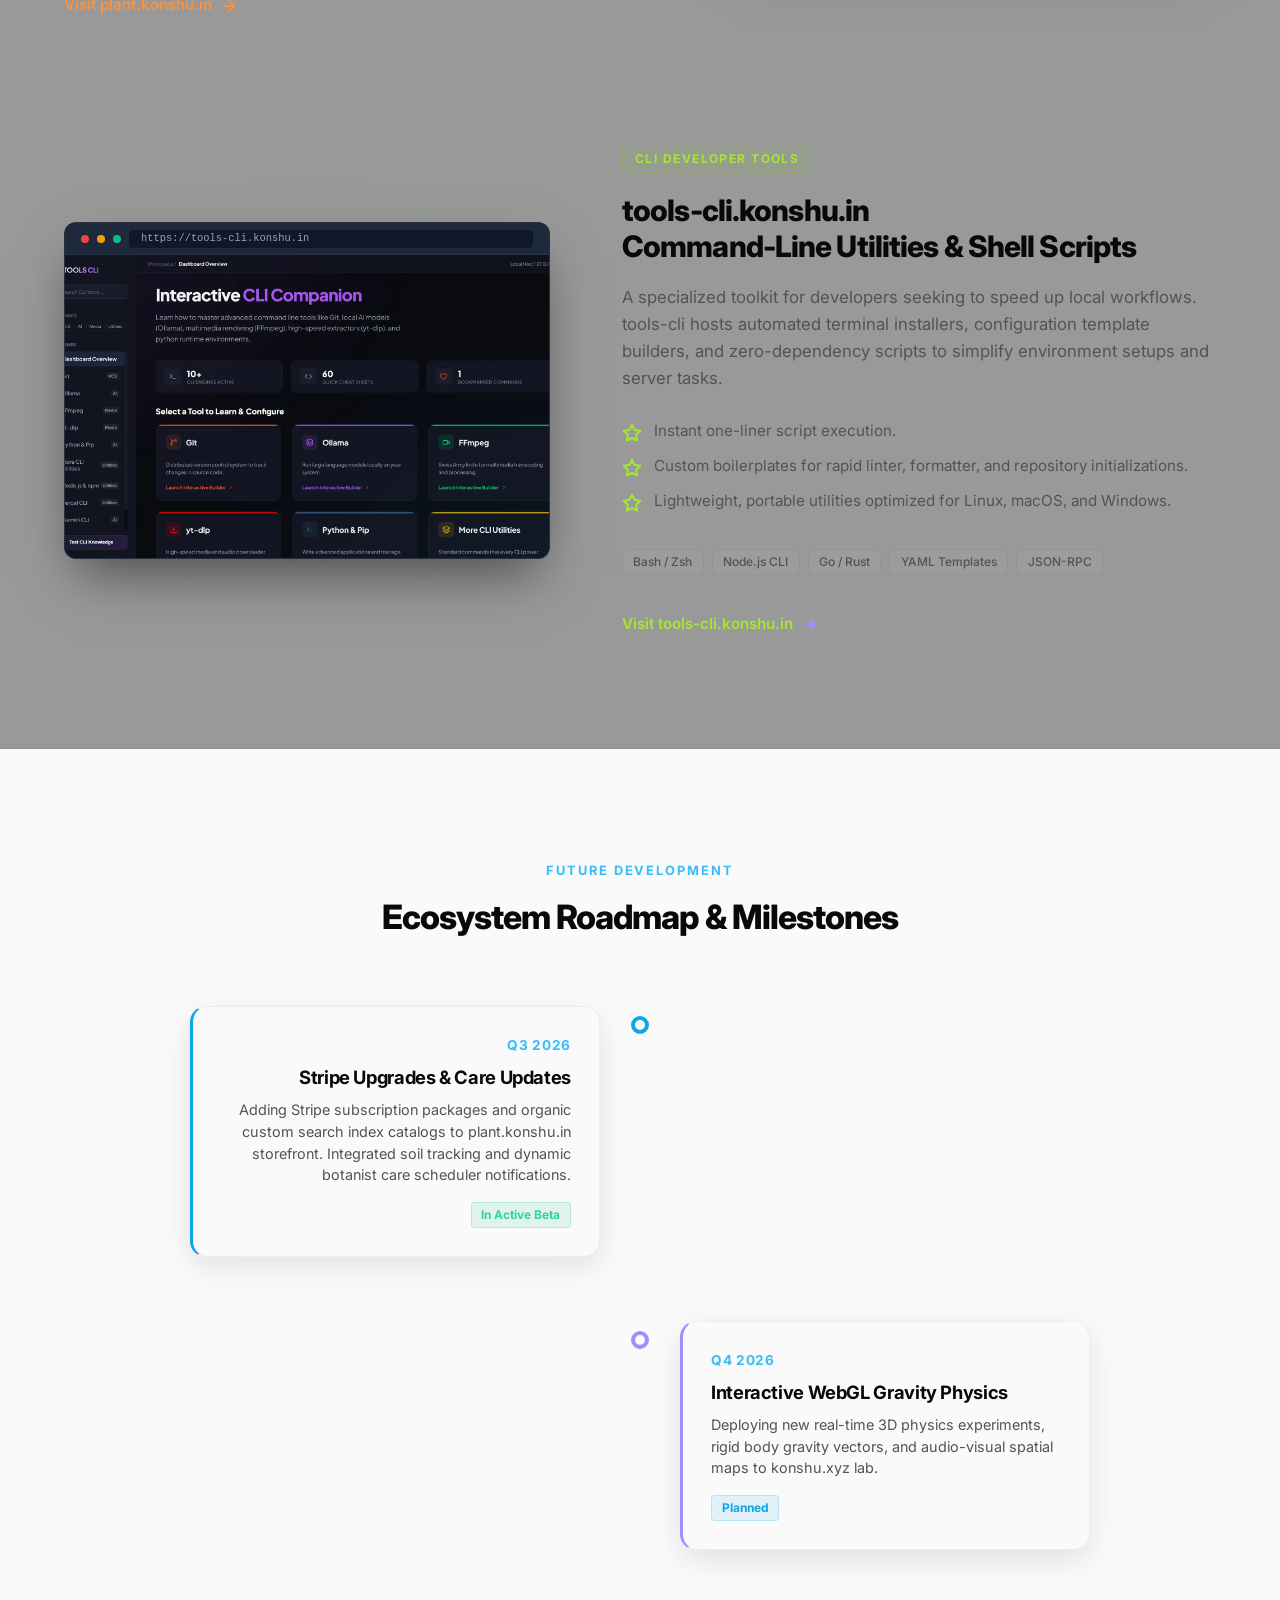
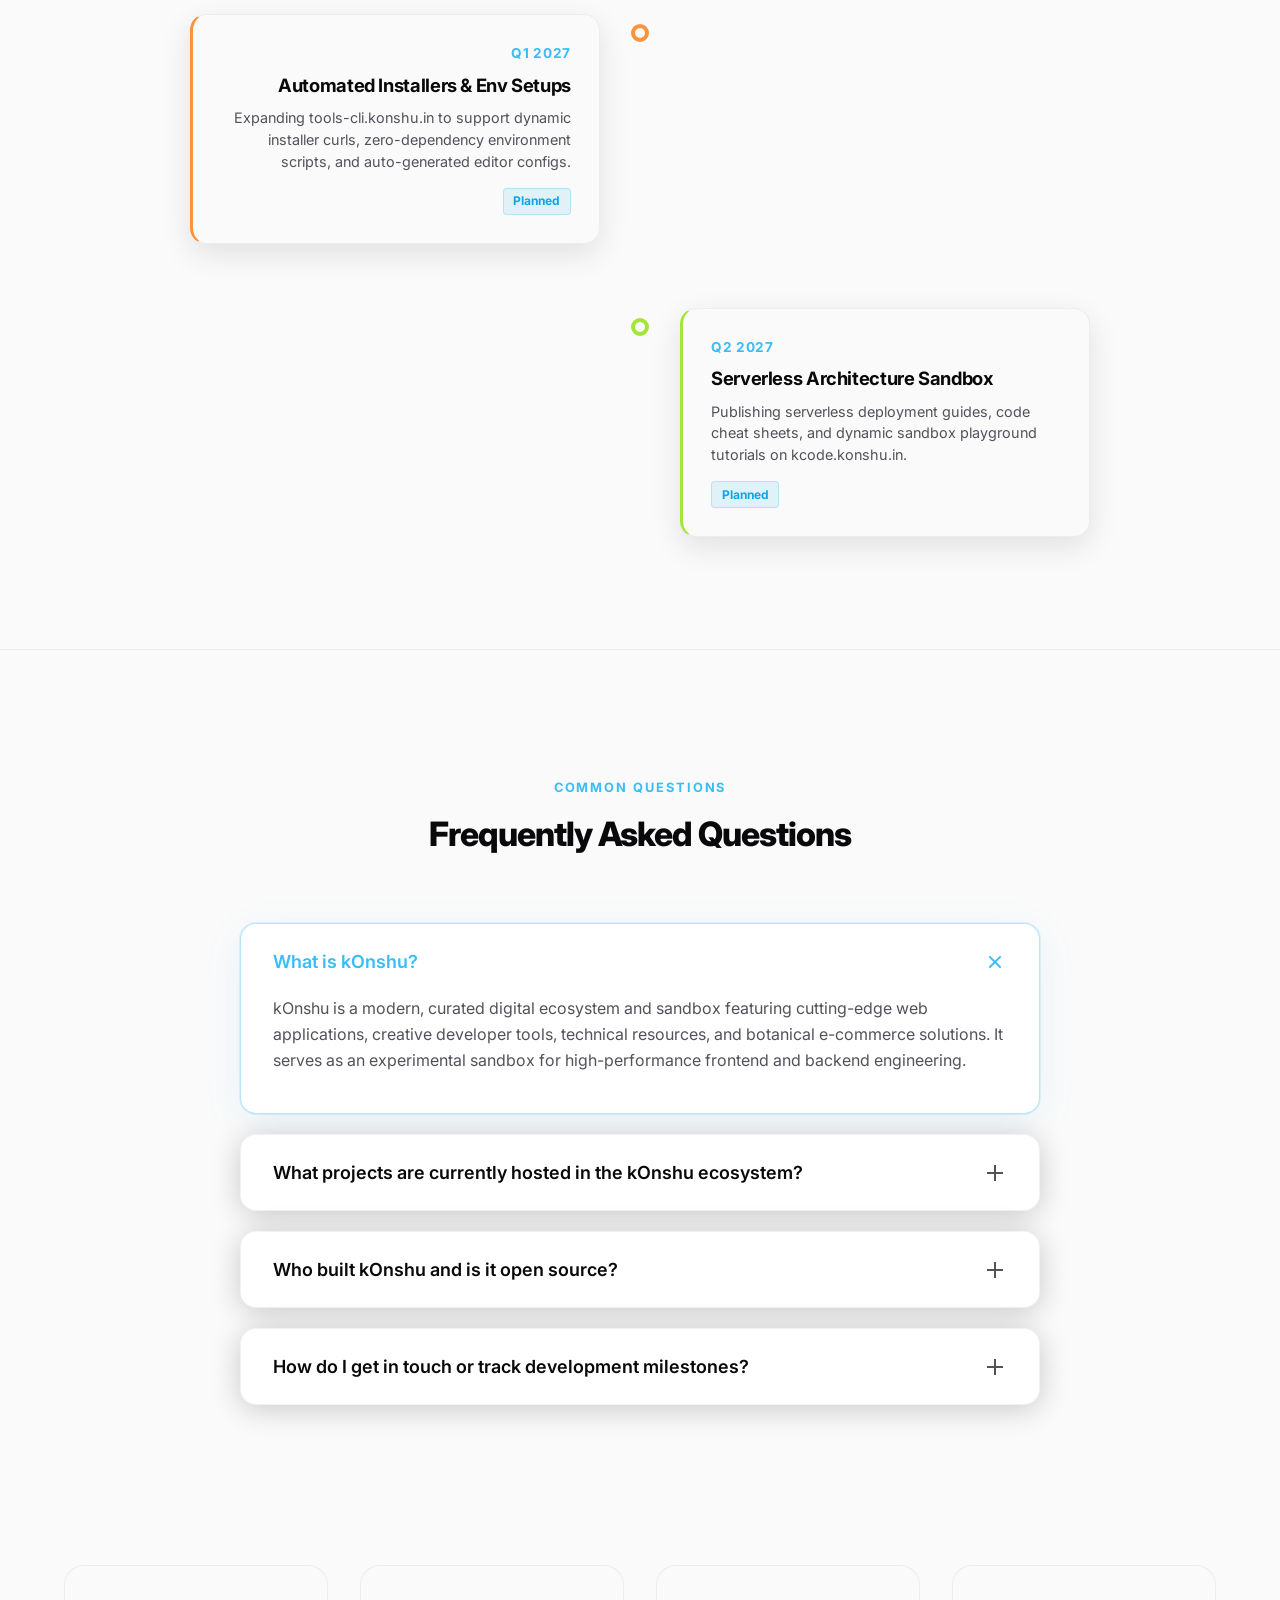
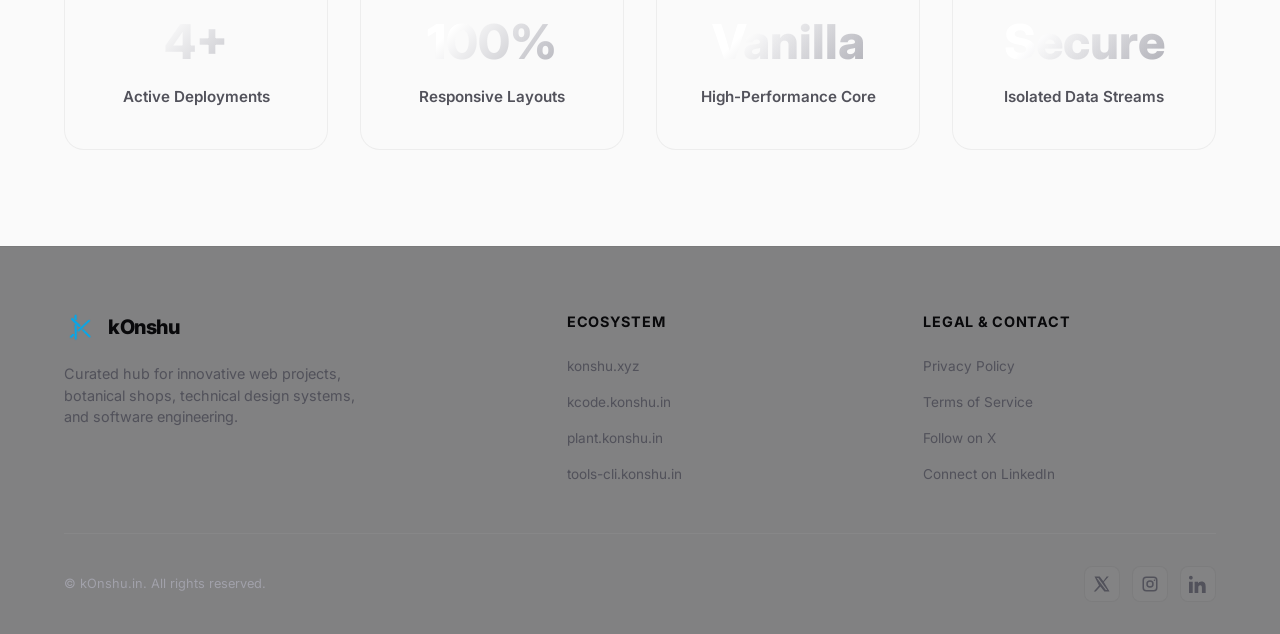
==== commit c5de65f9: "chnage file structure" ====
--- a/index.html
+++ b/index.html
@@ -271,12 +271,12 @@
             <div class="card-content" id="projects-carousel">
               <!-- Project 1: konshu.xyz -->
               <a
-                href="konshu-xyz.html"
+                href="projects/konshu-xyz.html"
                 class="card_web card-xyz-hover"
                 title="View konshu.xyz Details"
               >
                 <div class="quick-card-badge">Creative Lab</div>
-                <img src="konshu.webp" alt="konshu.xyz project preview" />
+                <img src="public/konshu.webp" alt="konshu.xyz project preview" />
                 <div class="quick-card-info">
                   <span class="quick-card-title">
                     <span class="status-dot dot-xyz"></span>
@@ -301,12 +301,12 @@
 
               <!-- Project 2: kcode.konshu.in -->
               <a
-                href="kcode.html"
+                href="projects/kcode.html"
                 class="card_web card-code-hover"
                 title="View kcode.konshu.in Details"
               >
                 <div class="quick-card-badge">Dev Database</div>
-                <img src="k_code.webp" alt="kcode.konshu.in project preview" />
+                <img src="public/k_code.webp" alt="kcode.konshu.in project preview" />
                 <div class="quick-card-info">
                   <span class="quick-card-title">
                     <span class="status-dot dot-code"></span>
@@ -331,13 +331,13 @@
 
               <!-- Project 3: plant.konshu.in -->
               <a
-                href="plant.html"
+                href="projects/plant.html"
                 class="card_web card-plant-hover"
                 title="View plant.konshu.in Details"
               >
                 <div class="quick-card-badge">Bespoke Shop</div>
                 <img
-                  src="plant.konshu.in.webp"
+                  src="public/plant.konshu.in.webp"
                   alt="plant.konshu.in project preview"
                 />
                 <div class="quick-card-info">
@@ -364,13 +364,13 @@
 
               <!-- Project 4: tools-cli.konshu.in -->
               <a
-                href="tools.html"
+                href="projects/tools.html"
                 class="card_web card-tools-hover"
                 title="View tools-cli.konshu.in Details"
               >
                 <div class="quick-card-badge">CLI Toolkit</div>
                 <img
-                  src="tools.konshu.in.webp"
+                  src="public/tools.konshu.in.webp"
                   alt="tools-cli.konshu.in project preview"
                 />
                 <div class="quick-card-info">
@@ -528,7 +528,11 @@
             </div>
             <div class="showcase-visual">
               <div class="visual-glow glow-xyz"></div>
-              <a href="konshu-xyz.html" title="View konshu.xyz Details" style="display: block; text-decoration: none;">
+              <a
+                href="projects/konshu-xyz.html"
+                title="View konshu.xyz Details"
+                style="display: block; text-decoration: none"
+              >
                 <div class="browser-mockup">
                   <div class="browser-bar">
                     <div class="browser-dot dot-red"></div>
@@ -537,7 +541,7 @@
                     <div class="browser-address">https://konshu.xyz</div>
                   </div>
                   <div class="browser-screen">
-                    <img src="konshu.webp" alt="konshu.xyz interface preview" />
+                    <img src="public/konshu.webp" alt="konshu.xyz interface preview" />
                   </div>
                 </div>
               </a>
@@ -648,7 +652,11 @@
             </div>
             <div class="showcase-visual">
               <div class="visual-glow glow-code"></div>
-              <a href="kcode.html" title="View kcode.konshu.in Details" style="display: block; text-decoration: none;">
+              <a
+                href="projects/kcode.html"
+                title="View kcode.konshu.in Details"
+                style="display: block; text-decoration: none"
+              >
                 <div class="browser-mockup">
                   <div class="browser-bar">
                     <div class="browser-dot dot-red"></div>
@@ -658,7 +666,7 @@
                   </div>
                   <div class="browser-screen">
                     <img
-                      src="k_code.webp"
+                      src="public/k_code.webp"
                       alt="kcode.konshu.in interface preview"
                     />
                   </div>
@@ -770,7 +778,11 @@
             </div>
             <div class="showcase-visual">
               <div class="visual-glow glow-plant"></div>
-              <a href="plant.html" title="View plant.konshu.in Details" style="display: block; text-decoration: none;">
+              <a
+                href="projects/plant.html"
+                title="View plant.konshu.in Details"
+                style="display: block; text-decoration: none"
+              >
                 <div class="browser-mockup">
                   <div class="browser-bar">
                     <div class="browser-dot dot-red"></div>
@@ -780,7 +792,7 @@
                   </div>
                   <div class="browser-screen">
                     <img
-                      src="plant.konshu.in.webp"
+                      src="public/plant.konshu.in.webp"
                       alt="plant.konshu.in interface preview"
                     />
                   </div>
@@ -895,17 +907,23 @@
             </div>
             <div class="showcase-visual">
               <div class="visual-glow glow-tools"></div>
-              <a href="tools.html" title="View tools-cli.konshu.in Details" style="display: block; text-decoration: none;">
+              <a
+                href="projects/tools.html"
+                title="View tools-cli.konshu.in Details"
+                style="display: block; text-decoration: none"
+              >
                 <div class="browser-mockup">
                   <div class="browser-bar">
                     <div class="browser-dot dot-red"></div>
                     <div class="browser-dot dot-yellow"></div>
                     <div class="browser-dot dot-green"></div>
-                    <div class="browser-address">https://tools-cli.konshu.in</div>
+                    <div class="browser-address">
+                      https://tools-cli.konshu.in
+                    </div>
                   </div>
                   <div class="browser-screen">
                     <img
-                      src="tools.konshu.in.webp"
+                      src="public/tools.konshu.in.webp"
                       alt="tools-cli.konshu.in interface preview"
                     />
                   </div>
@@ -1258,133 +1276,5 @@
         </div>
       </div>
     </footer>
-
-    <script>
-      document.getElementById("year").textContent = new Date().getFullYear();
-
-      // Carousel Scroll Handlers with Premium Cumulative Inertia & Custom Easing
-      const carousel = document.getElementById("projects-carousel");
-      const leftBtn = document.getElementById("scroll-left-btn");
-      const rightBtn = document.getElementById("scroll-right-btn");
-
-      if (carousel && leftBtn && rightBtn) {
-        const scrollAmount = 342; // Card width (310) + Gap (32)
-        let scrollTarget = carousel.scrollLeft;
-        let animationFrameId = null;
-
-        // Custom cubic-bezier EaseOutQuart curve (starts fast, decelerates beautifully)
-        const easeOutQuart = (t) => 1 - Math.pow(1 - t, 4);
-
-        const performScroll = (target, duration = 700) => {
-          const start = carousel.scrollLeft;
-          const change = target - start;
-          const startTime = performance.now();
-
-          const animate = (currentTime) => {
-            const elapsed = currentTime - startTime;
-            const progress = Math.min(elapsed / duration, 1);
-            const easedProgress = easeOutQuart(progress);
-
-            carousel.scrollLeft = start + change * easedProgress;
-
-            if (progress < 1) {
-              animationFrameId = requestAnimationFrame(animate);
-            } else {
-              animationFrameId = null;
-            }
-          };
-
-          if (animationFrameId) cancelAnimationFrame(animationFrameId);
-          animationFrameId = requestAnimationFrame(animate);
-        };
-
-        // Keep target synced if user manually swipes on trackpad or mobile
-        carousel.addEventListener(
-          "scroll",
-          () => {
-            if (!animationFrameId) {
-              scrollTarget = carousel.scrollLeft;
-            }
-          },
-          { passive: true },
-        );
-
-        leftBtn.addEventListener("click", () => {
-          // Calculate max scroll space dynamically
-          const maxScroll = carousel.scrollWidth - carousel.clientWidth;
-          scrollTarget = Math.max(0, scrollTarget - scrollAmount);
-          performScroll(scrollTarget);
-        });
-
-        rightBtn.addEventListener("click", () => {
-          const maxScroll = carousel.scrollWidth - carousel.clientWidth;
-          scrollTarget = Math.min(maxScroll, scrollTarget + scrollAmount);
-          performScroll(scrollTarget);
-        });
-      }
-
-      // Mouse Spotlight Hover Effect with Premium LERP (Linear Interpolation)
-      document.querySelectorAll(".card_web").forEach((card) => {
-        let rect = card.getBoundingClientRect();
-        let targetX = 0;
-        let targetY = 0;
-        let currentX = 0;
-        let currentY = 0;
-        let isHovering = false;
-        let animationFrameId = null;
-
-        // Cache rect on scroll and resize to avoid layout thrashing during hover animations
-        const updateRect = () => {
-          rect = card.getBoundingClientRect();
-        };
-        window.addEventListener("resize", updateRect);
-        window.addEventListener("scroll", updateRect, { passive: true });
-
-        const updateSpotlight = () => {
-          if (!isHovering) return;
-
-          // 0.08 interpolation factor creates a super smooth, organic trailing glow
-          currentX += (targetX - currentX) * 0.08;
-          currentY += (targetY - currentY) * 0.08;
-
-          card.style.setProperty("--mouse-x", `${currentX}px`);
-          card.style.setProperty("--mouse-y", `${currentY}px`);
-
-          animationFrameId = requestAnimationFrame(updateSpotlight);
-        };
-
-        card.addEventListener("mouseenter", (e) => {
-          isHovering = true;
-          rect = card.getBoundingClientRect();
-          const x = e.clientX - rect.left;
-          const y = e.clientY - rect.top;
-
-          // Initialize current position to entry point immediately so glow doesn't slide from origin (0,0)
-          currentX = x;
-          currentY = y;
-          targetX = x;
-          targetY = y;
-
-          card.style.setProperty("--mouse-x", `${currentX}px`);
-          card.style.setProperty("--mouse-y", `${currentY}px`);
-
-          if (animationFrameId) cancelAnimationFrame(animationFrameId);
-          animationFrameId = requestAnimationFrame(updateSpotlight);
-        });
-
-        card.addEventListener("mousemove", (e) => {
-          targetX = e.clientX - rect.left;
-          targetY = e.clientY - rect.top;
-        });
-
-        card.addEventListener("mouseleave", () => {
-          isHovering = false;
-          if (animationFrameId) {
-            cancelAnimationFrame(animationFrameId);
-            animationFrameId = null;
-          }
-        });
-      });
-    </script>
   </body>
 </html>
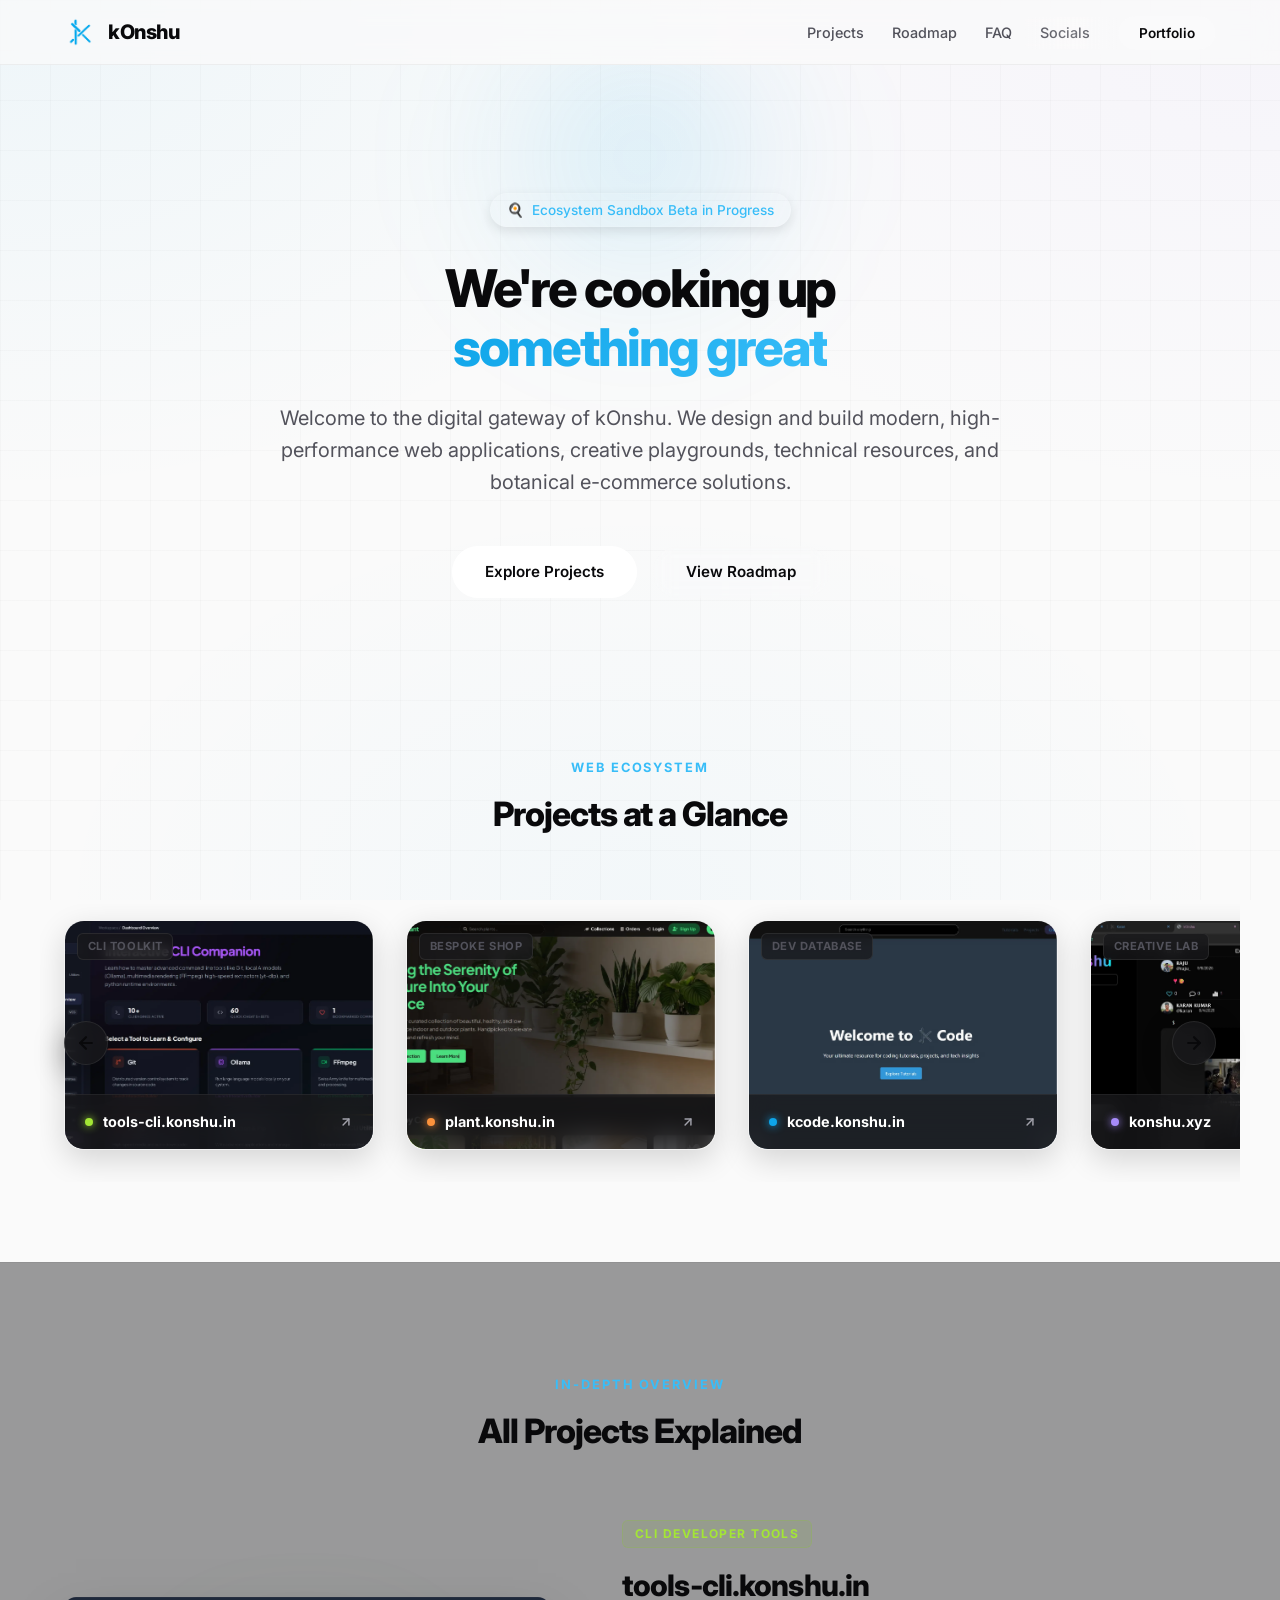
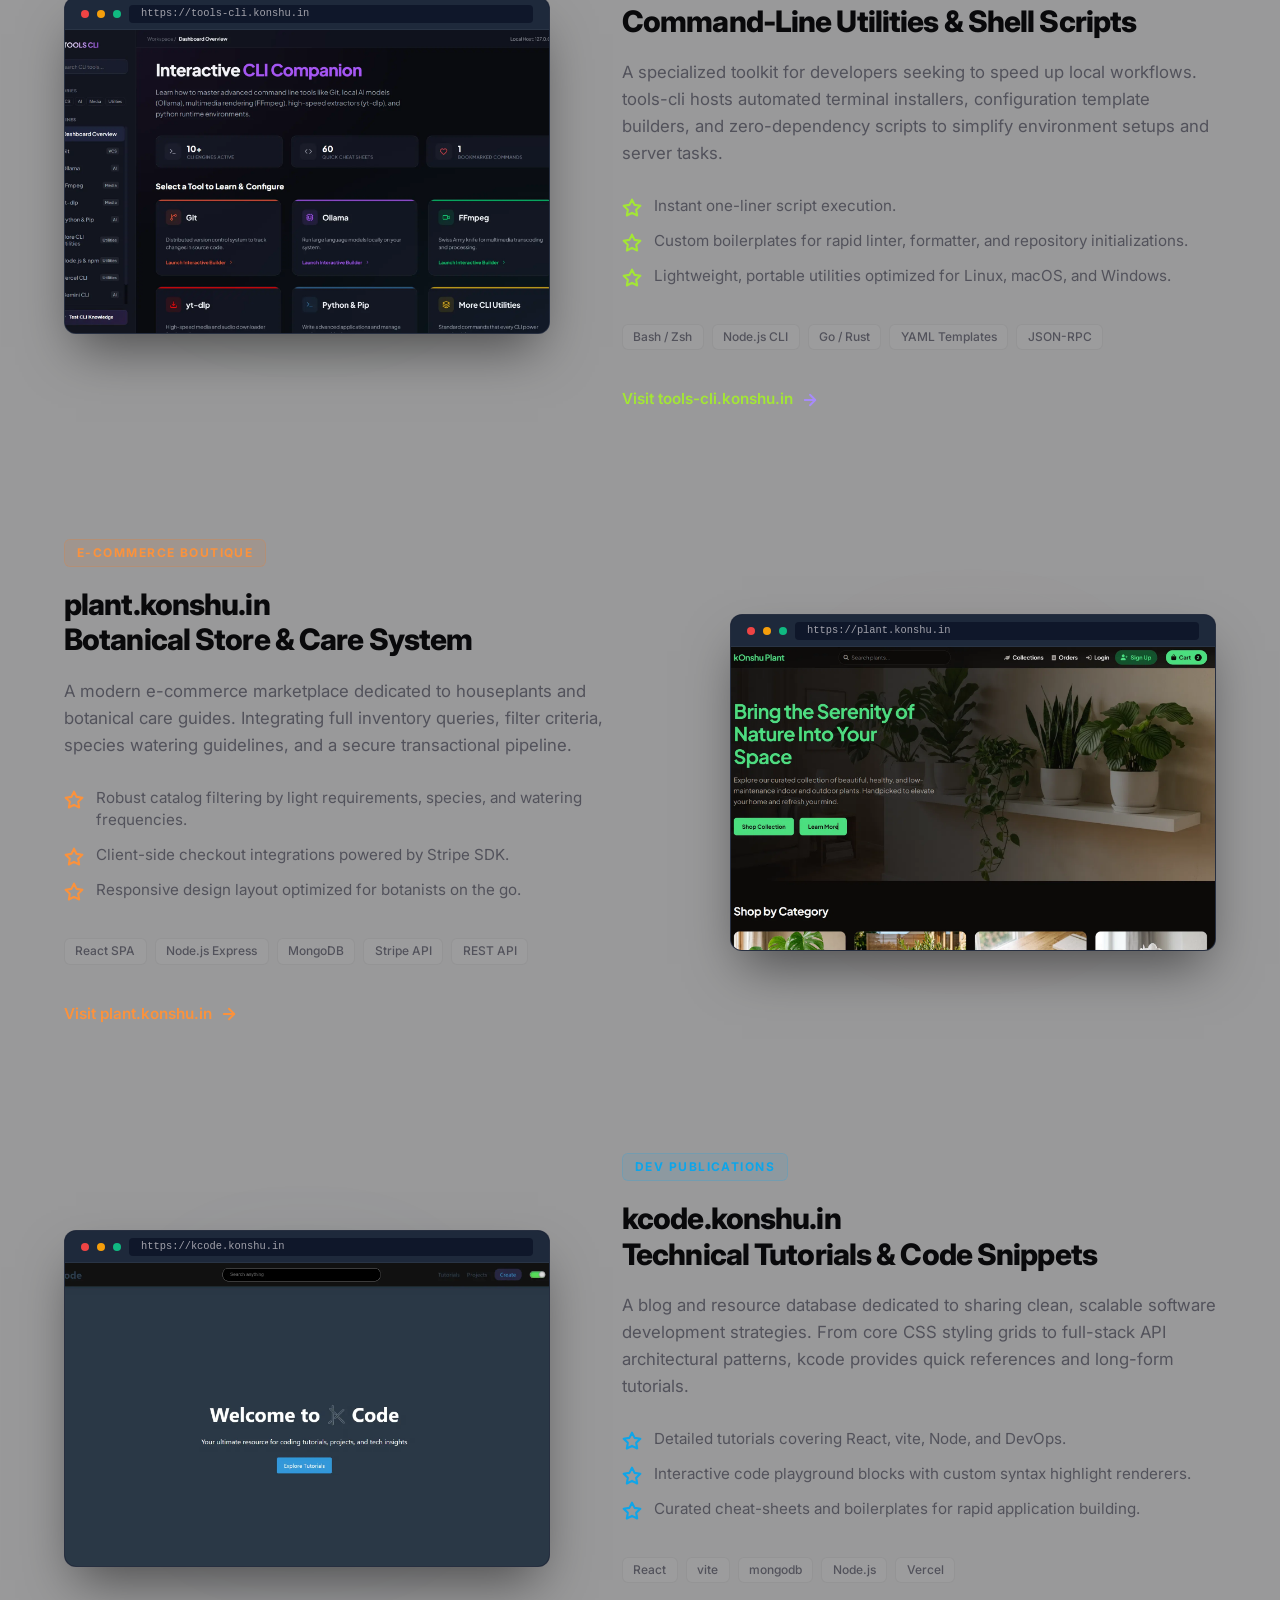
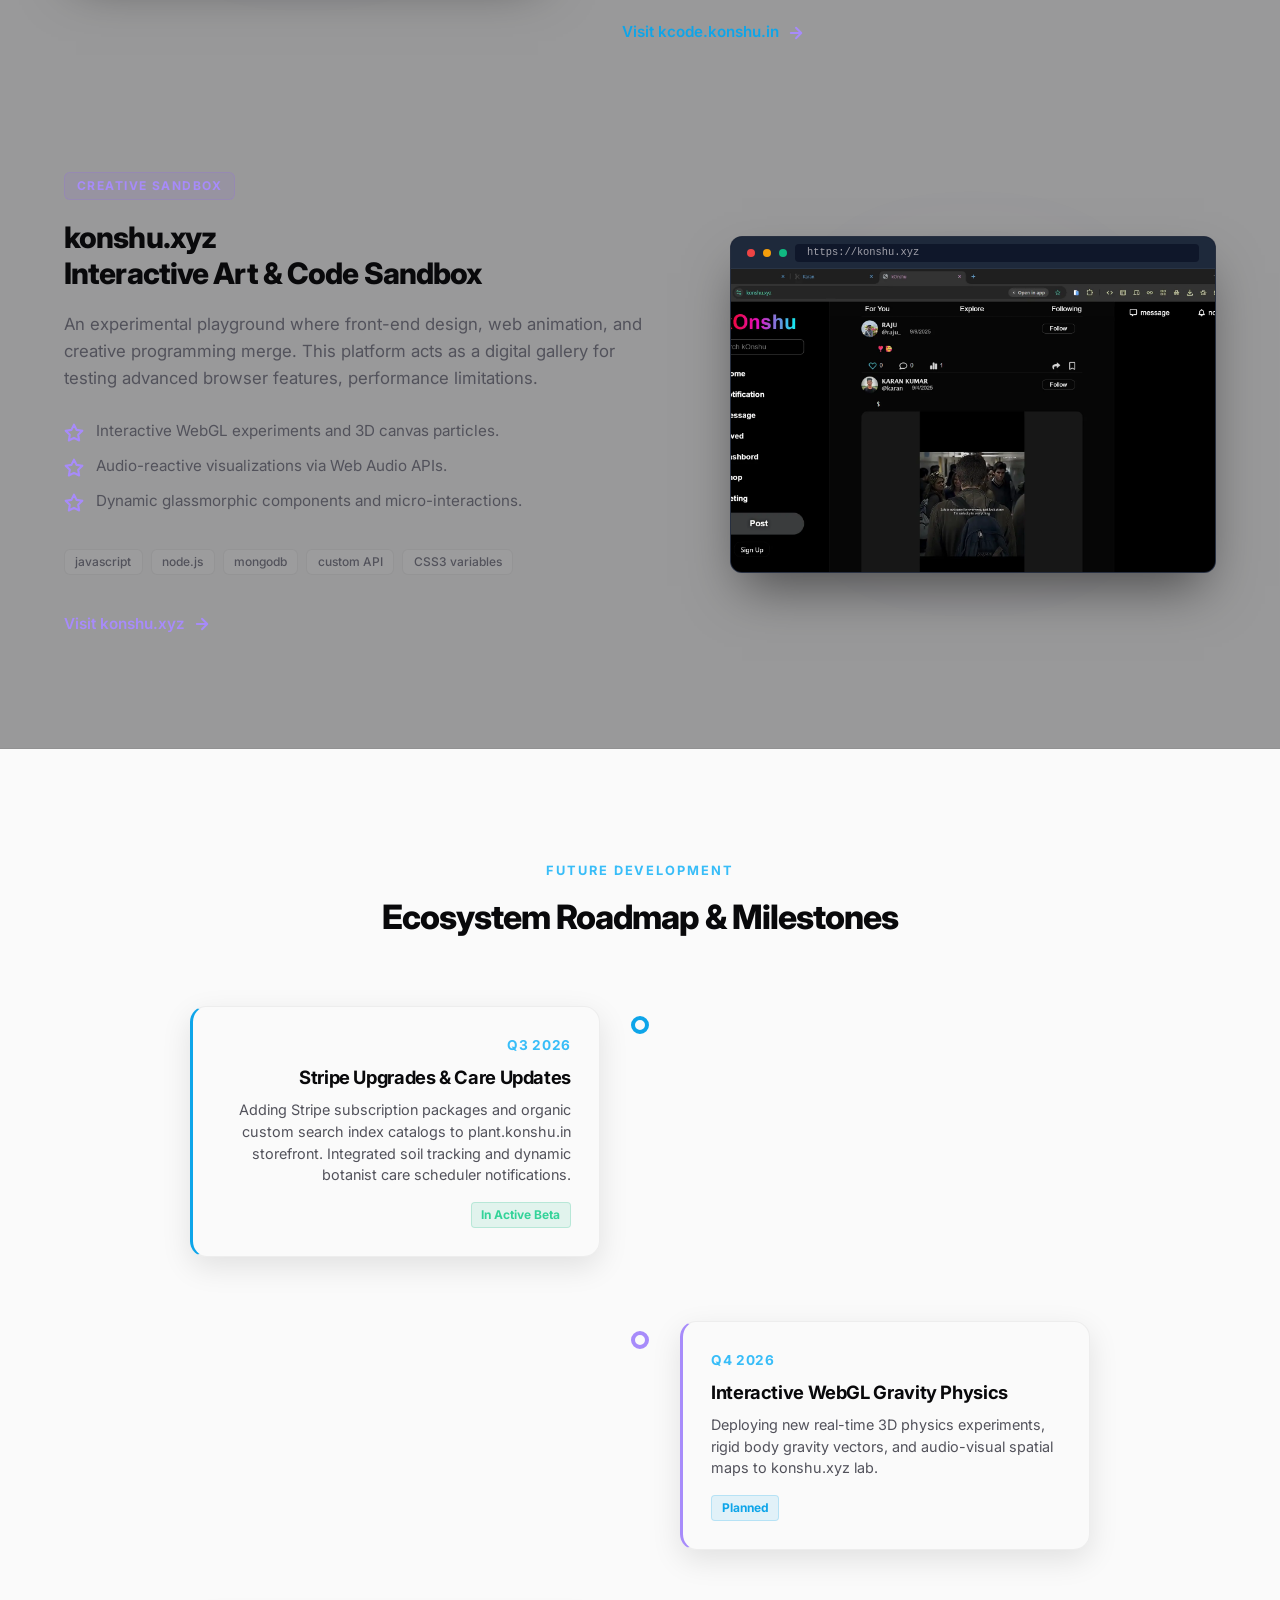
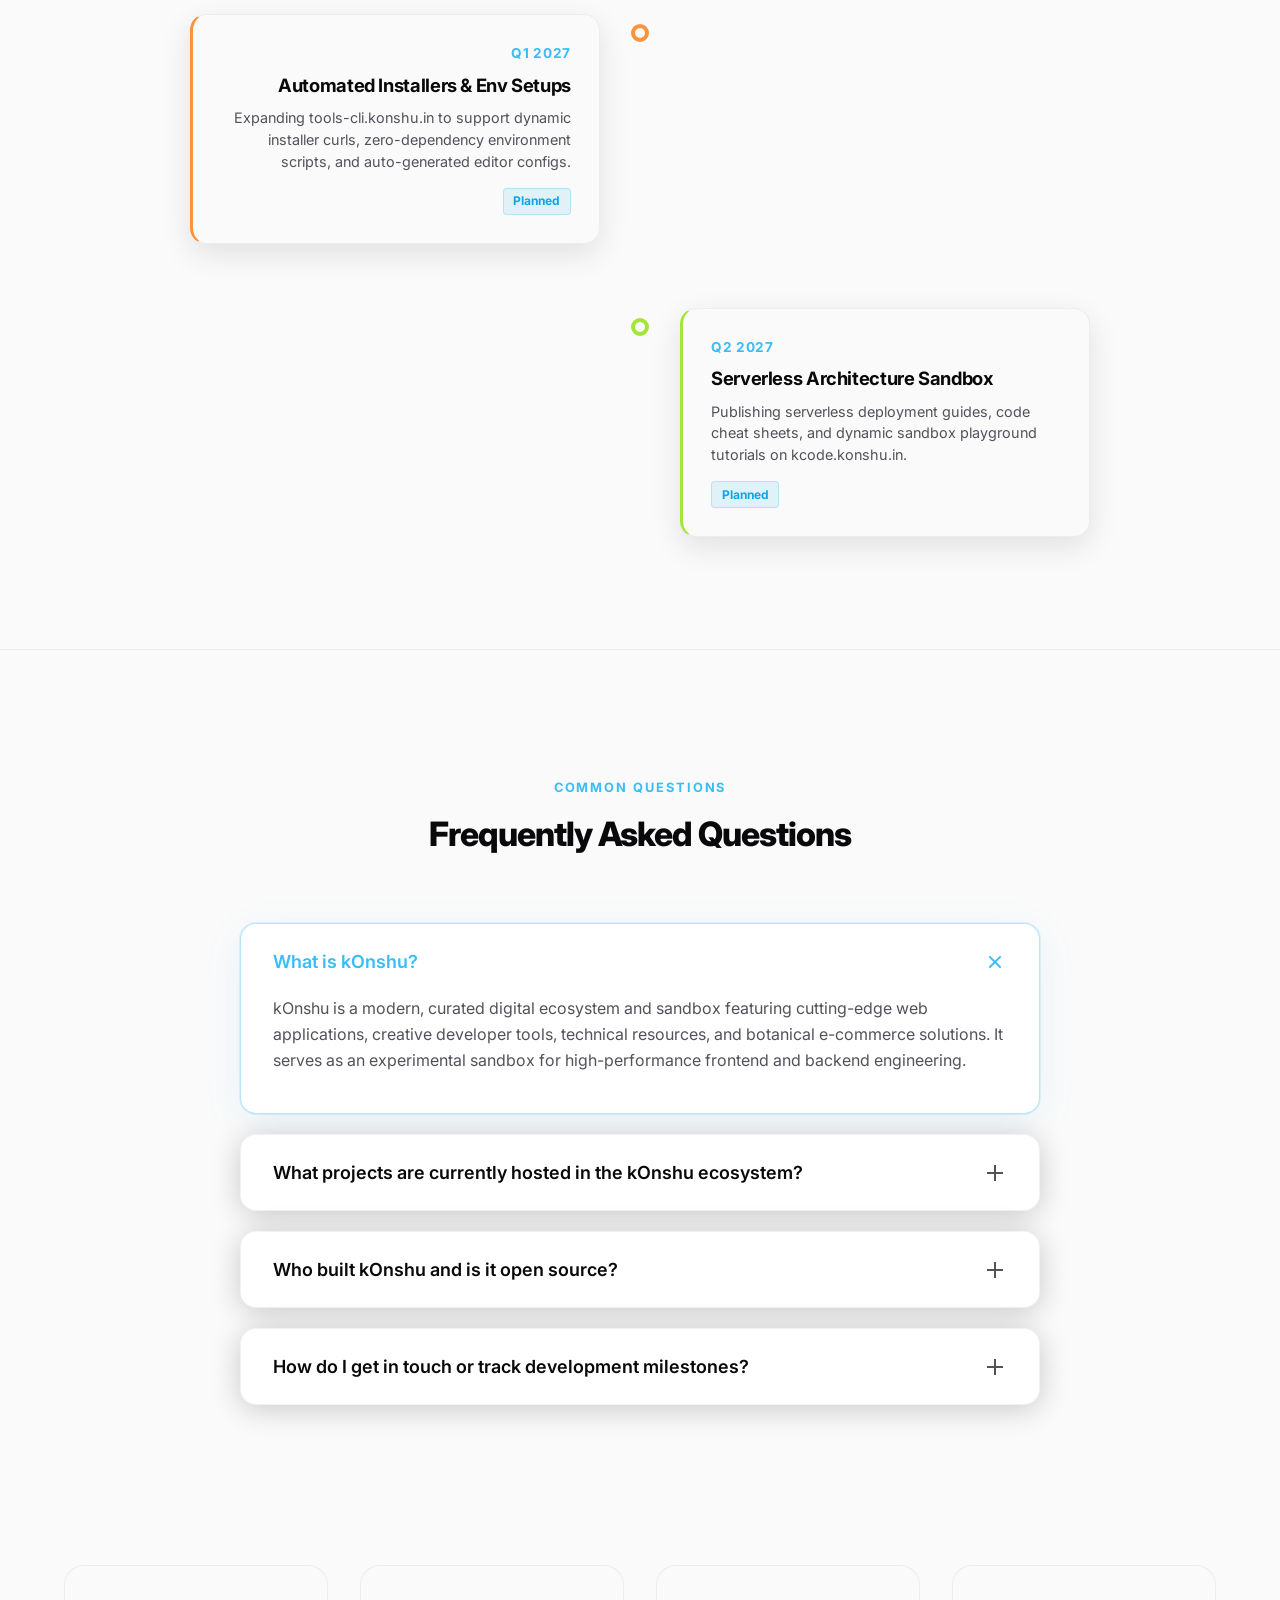
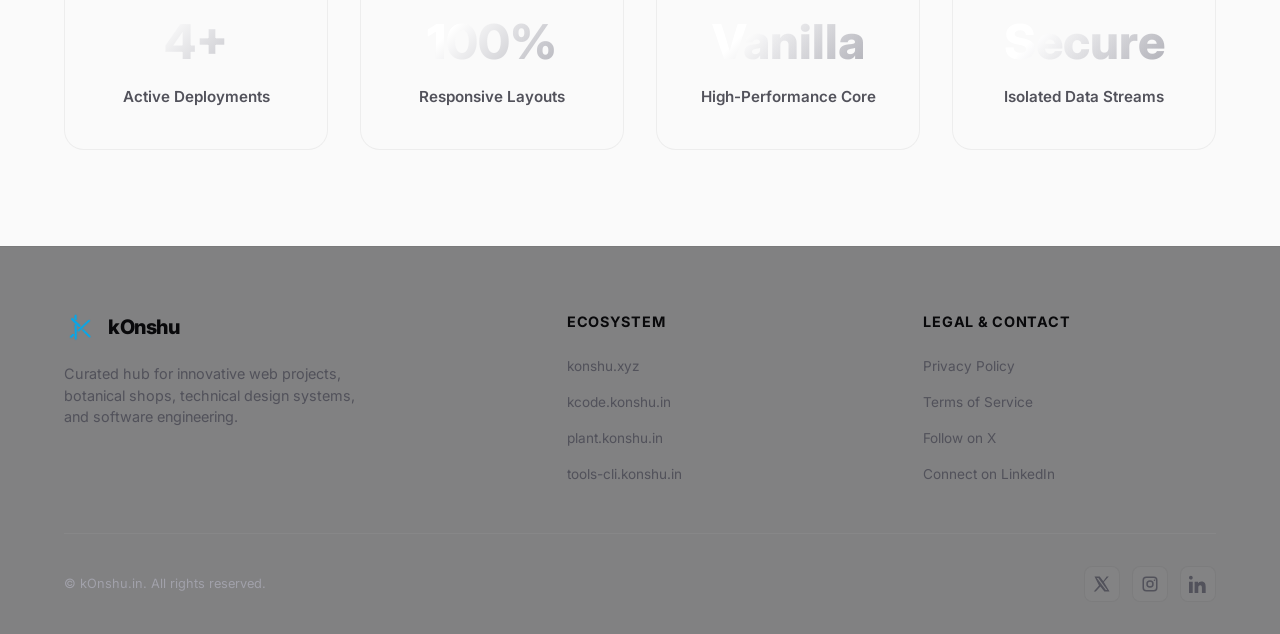
==== commit d7f31844: "fix bug" ====
--- a/index.html
+++ b/index.html
@@ -269,18 +269,21 @@
               </svg>
             </button>
             <div class="card-content" id="projects-carousel">
-              <!-- Project 1: konshu.xyz -->
+              <!-- Project 1: tools-cli.konshu.in -->
               <a
-                href="projects/konshu-xyz.html"
-                class="card_web card-xyz-hover"
-                title="View konshu.xyz Details"
-              >
-                <div class="quick-card-badge">Creative Lab</div>
-                <img src="public/konshu.webp" alt="konshu.xyz project preview" />
+                href="projects/tools.html"
+                class="card_web card-tools-hover"
+                title="View tools-cli.konshu.in Details"
+              >
+                <div class="quick-card-badge">CLI Toolkit</div>
+                <img
+                  src="public/tools.konshu.in.webp"
+                  alt="tools-cli.konshu.in project preview"
+                />
                 <div class="quick-card-info">
                   <span class="quick-card-title">
-                    <span class="status-dot dot-xyz"></span>
-                    konshu.xyz
+                    <span class="status-dot dot-tools"></span>
+                    tools-cli.konshu.in
                   </span>
                   <svg
                     class="quick-card-arrow"
@@ -299,37 +302,7 @@
                 </div>
               </a>
 
-              <!-- Project 2: kcode.konshu.in -->
-              <a
-                href="projects/kcode.html"
-                class="card_web card-code-hover"
-                title="View kcode.konshu.in Details"
-              >
-                <div class="quick-card-badge">Dev Database</div>
-                <img src="public/k_code.webp" alt="kcode.konshu.in project preview" />
-                <div class="quick-card-info">
-                  <span class="quick-card-title">
-                    <span class="status-dot dot-code"></span>
-                    kcode.konshu.in
-                  </span>
-                  <svg
-                    class="quick-card-arrow"
-                    width="14"
-                    height="14"
-                    viewBox="0 0 24 24"
-                    fill="none"
-                    stroke="currentColor"
-                    stroke-width="2.5"
-                    stroke-linecap="round"
-                    stroke-linejoin="round"
-                  >
-                    <line x1="7" y1="17" x2="17" y2="7"></line>
-                    <polyline points="7 7 17 7 17 17"></polyline>
-                  </svg>
-                </div>
-              </a>
-
-              <!-- Project 3: plant.konshu.in -->
+              <!-- Project 2: plant.konshu.in -->
               <a
                 href="projects/plant.html"
                 class="card_web card-plant-hover"
@@ -362,21 +335,54 @@
                 </div>
               </a>
 
-              <!-- Project 4: tools-cli.konshu.in -->
+              <!-- Project 3: kcode.konshu.in -->
               <a
-                href="projects/tools.html"
-                class="card_web card-tools-hover"
-                title="View tools-cli.konshu.in Details"
-              >
-                <div class="quick-card-badge">CLI Toolkit</div>
+                href="projects/kcode.html"
+                class="card_web card-code-hover"
+                title="View kcode.konshu.in Details"
+              >
+                <div class="quick-card-badge">Dev Database</div>
                 <img
-                  src="public/tools.konshu.in.webp"
-                  alt="tools-cli.konshu.in project preview"
+                  src="public/k_code.webp"
+                  alt="kcode.konshu.in project preview"
                 />
                 <div class="quick-card-info">
                   <span class="quick-card-title">
-                    <span class="status-dot dot-tools"></span>
-                    tools-cli.konshu.in
+                    <span class="status-dot dot-code"></span>
+                    kcode.konshu.in
+                  </span>
+                  <svg
+                    class="quick-card-arrow"
+                    width="14"
+                    height="14"
+                    viewBox="0 0 24 24"
+                    fill="none"
+                    stroke="currentColor"
+                    stroke-width="2.5"
+                    stroke-linecap="round"
+                    stroke-linejoin="round"
+                  >
+                    <line x1="7" y1="17" x2="17" y2="7"></line>
+                    <polyline points="7 7 17 7 17 17"></polyline>
+                  </svg>
+                </div>
+              </a>
+
+              <!-- Project 4: konshu.xyz -->
+              <a
+                href="projects/konshu-xyz.html"
+                class="card_web card-xyz-hover"
+                title="View konshu.xyz Details"
+              >
+                <div class="quick-card-badge">Creative Lab</div>
+                <img
+                  src="public/konshu.webp"
+                  alt="konshu.xyz project preview"
+                />
+                <div class="quick-card-info">
+                  <span class="quick-card-title">
+                    <span class="status-dot dot-xyz"></span>
+                    konshu.xyz
                   </span>
                   <svg
                     class="quick-card-arrow"
@@ -426,24 +432,26 @@
             <h2 class="section-title">All Projects Explained</h2>
           </div>
 
-          <!-- Project 1: konshu.xyz -->
-          <div class="showcase-item">
+          <!-- Project 4: tools-cli.konshu.in -->
+          <div class="showcase-item reverse">
             <div class="showcase-text">
-              <span class="showcase-badge badge-xyz">Creative Sandbox</span>
+              <span class="showcase-badge badge-tools"
+                >CLI Developer Tools</span
+              >
               <h3 class="showcase-title">
-                konshu.xyz
+                tools-cli.konshu.in
                 <span class="gradient-text"
-                  >Interactive Art & Code Sandbox</span
+                  >Command-Line Utilities & Shell Scripts</span
                 >
               </h3>
               <p class="showcase-desc">
-                An experimental playground where front-end design, web
-                animation, and creative programming merge. This platform acts as
-                a digital gallery for testing advanced browser features,
-                performance limitations.
+                A specialized toolkit for developers seeking to speed up local
+                workflows. tools-cli hosts automated terminal installers,
+                configuration template builders, and zero-dependency scripts to
+                simplify environment setups and server tasks.
               </p>
               <ul class="showcase-features">
-                <li class="xyz-feat">
+                <li class="tools-feat">
                   <svg
                     width="20"
                     height="20"
@@ -458,9 +466,9 @@
                       points="12 2 15.09 8.26 22 9.27 17 14.14 18.18 21.02 12 17.77 5.82 21.02 7 14.14 2 9.27 8.91 8.26 12 2"
                     ></polygon>
                   </svg>
-                  Interactive WebGL experiments and 3D canvas particles.
+                  Instant one-liner script execution.
                 </li>
-                <li class="xyz-feat">
+                <li class="tools-feat">
                   <svg
                     width="20"
                     height="20"
@@ -475,9 +483,10 @@
                       points="12 2 15.09 8.26 22 9.27 17 14.14 18.18 21.02 12 17.77 5.82 21.02 7 14.14 2 9.27 8.91 8.26 12 2"
                     ></polygon>
                   </svg>
-                  Audio-reactive visualizations via Web Audio APIs.
+                  Custom boilerplates for rapid linter, formatter, and
+                  repository initializations.
                 </li>
-                <li class="xyz-feat">
+                <li class="tools-feat">
                   <svg
                     width="20"
                     height="20"
@@ -492,24 +501,25 @@
                       points="12 2 15.09 8.26 22 9.27 17 14.14 18.18 21.02 12 17.77 5.82 21.02 7 14.14 2 9.27 8.91 8.26 12 2"
                     ></polygon>
                   </svg>
-                  Dynamic glassmorphic components and micro-interactions.
+                  Lightweight, portable utilities optimized for Linux, macOS,
+                  and Windows.
                 </li>
               </ul>
               <div class="tech-tags">
-                <span class="tech-tag">javascript</span>
-                <span class="tech-tag">node.js</span>
-                <span class="tech-tag">mongodb</span>
-                <span class="tech-tag">custom API</span>
-                <span class="tech-tag">CSS3 variables</span>
+                <span class="tech-tag">Bash / Zsh</span>
+                <span class="tech-tag">Node.js CLI</span>
+                <span class="tech-tag">Go / Rust</span>
+                <span class="tech-tag">YAML Templates</span>
+                <span class="tech-tag">JSON-RPC</span>
               </div>
               <div class="showcase-action">
                 <a
-                  href="https://konshu.xyz"
+                  href="https://tools-cli.konshu.in"
                   target="_blank"
                   rel="noopener noreferrer"
-                  class="action-link xyz-link"
-                >
-                  Visit konshu.xyz
+                  class="action-link tools-link"
+                >
+                  Visit tools-cli.konshu.in
                   <svg
                     width="18"
                     height="18"
@@ -527,10 +537,10 @@
               </div>
             </div>
             <div class="showcase-visual">
-              <div class="visual-glow glow-xyz"></div>
+              <div class="visual-glow glow-tools"></div>
               <a
-                href="projects/konshu-xyz.html"
-                title="View konshu.xyz Details"
+                href="projects/tools.html"
+                title="View tools-cli.konshu.in Details"
                 style="display: block; text-decoration: none"
               >
                 <div class="browser-mockup">
@@ -538,17 +548,148 @@
                     <div class="browser-dot dot-red"></div>
                     <div class="browser-dot dot-yellow"></div>
                     <div class="browser-dot dot-green"></div>
-                    <div class="browser-address">https://konshu.xyz</div>
+                    <div class="browser-address">
+                      https://tools-cli.konshu.in
+                    </div>
                   </div>
                   <div class="browser-screen">
-                    <img src="public/konshu.webp" alt="konshu.xyz interface preview" />
+                    <img
+                      src="public/tools.konshu.in.webp"
+                      alt="tools-cli.konshu.in interface preview"
+                    />
                   </div>
                 </div>
               </a>
             </div>
           </div>
 
-          <!-- Project 2: kcode.konshu.in -->
+          <!-- Project 2: plant.konshu.in -->
+          <div class="showcase-item">
+            <div class="showcase-text">
+              <span class="showcase-badge badge-plant"
+                >E-Commerce Boutique</span
+              >
+              <h3 class="showcase-title">
+                plant.konshu.in
+                <span class="gradient-text">Botanical Store & Care System</span>
+              </h3>
+              <p class="showcase-desc">
+                A modern e-commerce marketplace dedicated to houseplants and
+                botanical care guides. Integrating full inventory queries,
+                filter criteria, species watering guidelines, and a secure
+                transactional pipeline.
+              </p>
+              <ul class="showcase-features">
+                <li class="plant-feat">
+                  <svg
+                    width="20"
+                    height="20"
+                    viewBox="0 0 24 24"
+                    fill="none"
+                    stroke="currentColor"
+                    stroke-width="2.5"
+                    stroke-linecap="round"
+                    stroke-linejoin="round"
+                  >
+                    <polygon
+                      points="12 2 15.09 8.26 22 9.27 17 14.14 18.18 21.02 12 17.77 5.82 21.02 7 14.14 2 9.27 8.91 8.26 12 2"
+                    ></polygon>
+                  </svg>
+                  Robust catalog filtering by light requirements, species, and
+                  watering frequencies.
+                </li>
+                <li class="plant-feat">
+                  <svg
+                    width="20"
+                    height="20"
+                    viewBox="0 0 24 24"
+                    fill="none"
+                    stroke="currentColor"
+                    stroke-width="2.5"
+                    stroke-linecap="round"
+                    stroke-linejoin="round"
+                  >
+                    <polygon
+                      points="12 2 15.09 8.26 22 9.27 17 14.14 18.18 21.02 12 17.77 5.82 21.02 7 14.14 2 9.27 8.91 8.26 12 2"
+                    ></polygon>
+                  </svg>
+                  Client-side checkout integrations powered by Stripe SDK.
+                </li>
+                <li class="plant-feat">
+                  <svg
+                    width="20"
+                    height="20"
+                    viewBox="0 0 24 24"
+                    fill="none"
+                    stroke="currentColor"
+                    stroke-width="2.5"
+                    stroke-linecap="round"
+                    stroke-linejoin="round"
+                  >
+                    <polygon
+                      points="12 2 15.09 8.26 22 9.27 17 14.14 18.18 21.02 12 17.77 5.82 21.02 7 14.14 2 9.27 8.91 8.26 12 2"
+                    ></polygon>
+                  </svg>
+                  Responsive design layout optimized for botanists on the go.
+                </li>
+              </ul>
+              <div class="tech-tags">
+                <span class="tech-tag">React SPA</span>
+                <span class="tech-tag">Node.js Express</span>
+                <span class="tech-tag">MongoDB</span>
+                <span class="tech-tag">Stripe API</span>
+                <span class="tech-tag">REST API</span>
+              </div>
+              <div class="showcase-action">
+                <a
+                  href="https://plant.konshu.in"
+                  target="_blank"
+                  rel="noopener noreferrer"
+                  class="action-link plant-link"
+                >
+                  Visit plant.konshu.in
+                  <svg
+                    width="18"
+                    height="18"
+                    viewBox="0 0 24 24"
+                    fill="none"
+                    stroke="currentColor"
+                    stroke-width="2.5"
+                    stroke-linecap="round"
+                    stroke-linejoin="round"
+                  >
+                    <line x1="5" y1="12" x2="19" y2="12"></line>
+                    <polyline points="12 5 19 12 12 19"></polyline>
+                  </svg>
+                </a>
+              </div>
+            </div>
+            <div class="showcase-visual">
+              <div class="visual-glow glow-plant"></div>
+              <a
+                href="projects/plant.html"
+                title="View plant.konshu.in Details"
+                style="display: block; text-decoration: none"
+              >
+                <div class="browser-mockup">
+                  <div class="browser-bar">
+                    <div class="browser-dot dot-red"></div>
+                    <div class="browser-dot dot-yellow"></div>
+                    <div class="browser-dot dot-green"></div>
+                    <div class="browser-address">https://plant.konshu.in</div>
+                  </div>
+                  <div class="browser-screen">
+                    <img
+                      src="public/plant.konshu.in.webp"
+                      alt="plant.konshu.in interface preview"
+                    />
+                  </div>
+                </div>
+              </a>
+            </div>
+          </div>
+
+          <!-- Project 3: kcode.konshu.in -->
           <div class="showcase-item reverse">
             <div class="showcase-text">
               <span class="showcase-badge badge-code">Dev Publications</span>
@@ -675,24 +816,24 @@
             </div>
           </div>
 
-          <!-- Project 3: plant.konshu.in -->
+          <!-- Project 4: konshu.xyz -->
           <div class="showcase-item">
             <div class="showcase-text">
-              <span class="showcase-badge badge-plant"
-                >E-Commerce Boutique</span
-              >
+              <span class="showcase-badge badge-xyz">Creative Sandbox</span>
               <h3 class="showcase-title">
-                plant.konshu.in
-                <span class="gradient-text">Botanical Store & Care System</span>
+                konshu.xyz
+                <span class="gradient-text"
+                  >Interactive Art & Code Sandbox</span
+                >
               </h3>
               <p class="showcase-desc">
-                A modern e-commerce marketplace dedicated to houseplants and
-                botanical care guides. Integrating full inventory queries,
-                filter criteria, species watering guidelines, and a secure
-                transactional pipeline.
+                An experimental playground where front-end design, web
+                animation, and creative programming merge. This platform acts as
+                a digital gallery for testing advanced browser features,
+                performance limitations.
               </p>
               <ul class="showcase-features">
-                <li class="plant-feat">
+                <li class="xyz-feat">
                   <svg
                     width="20"
                     height="20"
@@ -707,10 +848,9 @@
                       points="12 2 15.09 8.26 22 9.27 17 14.14 18.18 21.02 12 17.77 5.82 21.02 7 14.14 2 9.27 8.91 8.26 12 2"
                     ></polygon>
                   </svg>
-                  Robust catalog filtering by light requirements, species, and
-                  watering frequencies.
+                  Interactive WebGL experiments and 3D canvas particles.
                 </li>
-                <li class="plant-feat">
+                <li class="xyz-feat">
                   <svg
                     width="20"
                     height="20"
@@ -725,9 +865,9 @@
                       points="12 2 15.09 8.26 22 9.27 17 14.14 18.18 21.02 12 17.77 5.82 21.02 7 14.14 2 9.27 8.91 8.26 12 2"
                     ></polygon>
                   </svg>
-                  Client-side checkout integrations powered by Stripe SDK.
+                  Audio-reactive visualizations via Web Audio APIs.
                 </li>
-                <li class="plant-feat">
+                <li class="xyz-feat">
                   <svg
                     width="20"
                     height="20"
@@ -742,24 +882,24 @@
                       points="12 2 15.09 8.26 22 9.27 17 14.14 18.18 21.02 12 17.77 5.82 21.02 7 14.14 2 9.27 8.91 8.26 12 2"
                     ></polygon>
                   </svg>
-                  Responsive design layout optimized for botanists on the go.
+                  Dynamic glassmorphic components and micro-interactions.
                 </li>
               </ul>
               <div class="tech-tags">
-                <span class="tech-tag">React SPA</span>
-                <span class="tech-tag">Node.js Express</span>
-                <span class="tech-tag">MongoDB</span>
-                <span class="tech-tag">Stripe API</span>
-                <span class="tech-tag">REST API</span>
+                <span class="tech-tag">javascript</span>
+                <span class="tech-tag">node.js</span>
+                <span class="tech-tag">mongodb</span>
+                <span class="tech-tag">custom API</span>
+                <span class="tech-tag">CSS3 variables</span>
               </div>
               <div class="showcase-action">
                 <a
-                  href="https://plant.konshu.in"
+                  href="https://konshu.xyz"
                   target="_blank"
                   rel="noopener noreferrer"
-                  class="action-link plant-link"
-                >
-                  Visit plant.konshu.in
+                  class="action-link xyz-link"
+                >
+                  Visit konshu.xyz
                   <svg
                     width="18"
                     height="18"
@@ -777,10 +917,10 @@
               </div>
             </div>
             <div class="showcase-visual">
-              <div class="visual-glow glow-plant"></div>
+              <div class="visual-glow glow-xyz"></div>
               <a
-                href="projects/plant.html"
-                title="View plant.konshu.in Details"
+                href="projects/konshu-xyz.html"
+                title="View konshu.xyz Details"
                 style="display: block; text-decoration: none"
               >
                 <div class="browser-mockup">
@@ -788,143 +928,12 @@
                     <div class="browser-dot dot-red"></div>
                     <div class="browser-dot dot-yellow"></div>
                     <div class="browser-dot dot-green"></div>
-                    <div class="browser-address">https://plant.konshu.in</div>
+                    <div class="browser-address">https://konshu.xyz</div>
                   </div>
                   <div class="browser-screen">
                     <img
-                      src="public/plant.konshu.in.webp"
-                      alt="plant.konshu.in interface preview"
-                    />
-                  </div>
-                </div>
-              </a>
-            </div>
-          </div>
-
-          <!-- Project 4: tools-cli.konshu.in -->
-          <div class="showcase-item reverse">
-            <div class="showcase-text">
-              <span class="showcase-badge badge-tools"
-                >CLI Developer Tools</span
-              >
-              <h3 class="showcase-title">
-                tools-cli.konshu.in
-                <span class="gradient-text"
-                  >Command-Line Utilities & Shell Scripts</span
-                >
-              </h3>
-              <p class="showcase-desc">
-                A specialized toolkit for developers seeking to speed up local
-                workflows. tools-cli hosts automated terminal installers,
-                configuration template builders, and zero-dependency scripts to
-                simplify environment setups and server tasks.
-              </p>
-              <ul class="showcase-features">
-                <li class="tools-feat">
-                  <svg
-                    width="20"
-                    height="20"
-                    viewBox="0 0 24 24"
-                    fill="none"
-                    stroke="currentColor"
-                    stroke-width="2.5"
-                    stroke-linecap="round"
-                    stroke-linejoin="round"
-                  >
-                    <polygon
-                      points="12 2 15.09 8.26 22 9.27 17 14.14 18.18 21.02 12 17.77 5.82 21.02 7 14.14 2 9.27 8.91 8.26 12 2"
-                    ></polygon>
-                  </svg>
-                  Instant one-liner script execution.
-                </li>
-                <li class="tools-feat">
-                  <svg
-                    width="20"
-                    height="20"
-                    viewBox="0 0 24 24"
-                    fill="none"
-                    stroke="currentColor"
-                    stroke-width="2.5"
-                    stroke-linecap="round"
-                    stroke-linejoin="round"
-                  >
-                    <polygon
-                      points="12 2 15.09 8.26 22 9.27 17 14.14 18.18 21.02 12 17.77 5.82 21.02 7 14.14 2 9.27 8.91 8.26 12 2"
-                    ></polygon>
-                  </svg>
-                  Custom boilerplates for rapid linter, formatter, and
-                  repository initializations.
-                </li>
-                <li class="tools-feat">
-                  <svg
-                    width="20"
-                    height="20"
-                    viewBox="0 0 24 24"
-                    fill="none"
-                    stroke="currentColor"
-                    stroke-width="2.5"
-                    stroke-linecap="round"
-                    stroke-linejoin="round"
-                  >
-                    <polygon
-                      points="12 2 15.09 8.26 22 9.27 17 14.14 18.18 21.02 12 17.77 5.82 21.02 7 14.14 2 9.27 8.91 8.26 12 2"
-                    ></polygon>
-                  </svg>
-                  Lightweight, portable utilities optimized for Linux, macOS,
-                  and Windows.
-                </li>
-              </ul>
-              <div class="tech-tags">
-                <span class="tech-tag">Bash / Zsh</span>
-                <span class="tech-tag">Node.js CLI</span>
-                <span class="tech-tag">Go / Rust</span>
-                <span class="tech-tag">YAML Templates</span>
-                <span class="tech-tag">JSON-RPC</span>
-              </div>
-              <div class="showcase-action">
-                <a
-                  href="https://tools-cli.konshu.in"
-                  target="_blank"
-                  rel="noopener noreferrer"
-                  class="action-link tools-link"
-                >
-                  Visit tools-cli.konshu.in
-                  <svg
-                    width="18"
-                    height="18"
-                    viewBox="0 0 24 24"
-                    fill="none"
-                    stroke="currentColor"
-                    stroke-width="2.5"
-                    stroke-linecap="round"
-                    stroke-linejoin="round"
-                  >
-                    <line x1="5" y1="12" x2="19" y2="12"></line>
-                    <polyline points="12 5 19 12 12 19"></polyline>
-                  </svg>
-                </a>
-              </div>
-            </div>
-            <div class="showcase-visual">
-              <div class="visual-glow glow-tools"></div>
-              <a
-                href="projects/tools.html"
-                title="View tools-cli.konshu.in Details"
-                style="display: block; text-decoration: none"
-              >
-                <div class="browser-mockup">
-                  <div class="browser-bar">
-                    <div class="browser-dot dot-red"></div>
-                    <div class="browser-dot dot-yellow"></div>
-                    <div class="browser-dot dot-green"></div>
-                    <div class="browser-address">
-                      https://tools-cli.konshu.in
-                    </div>
-                  </div>
-                  <div class="browser-screen">
-                    <img
-                      src="public/tools.konshu.in.webp"
-                      alt="tools-cli.konshu.in interface preview"
+                      src="public/konshu.webp"
+                      alt="konshu.xyz interface preview"
                     />
                   </div>
                 </div>
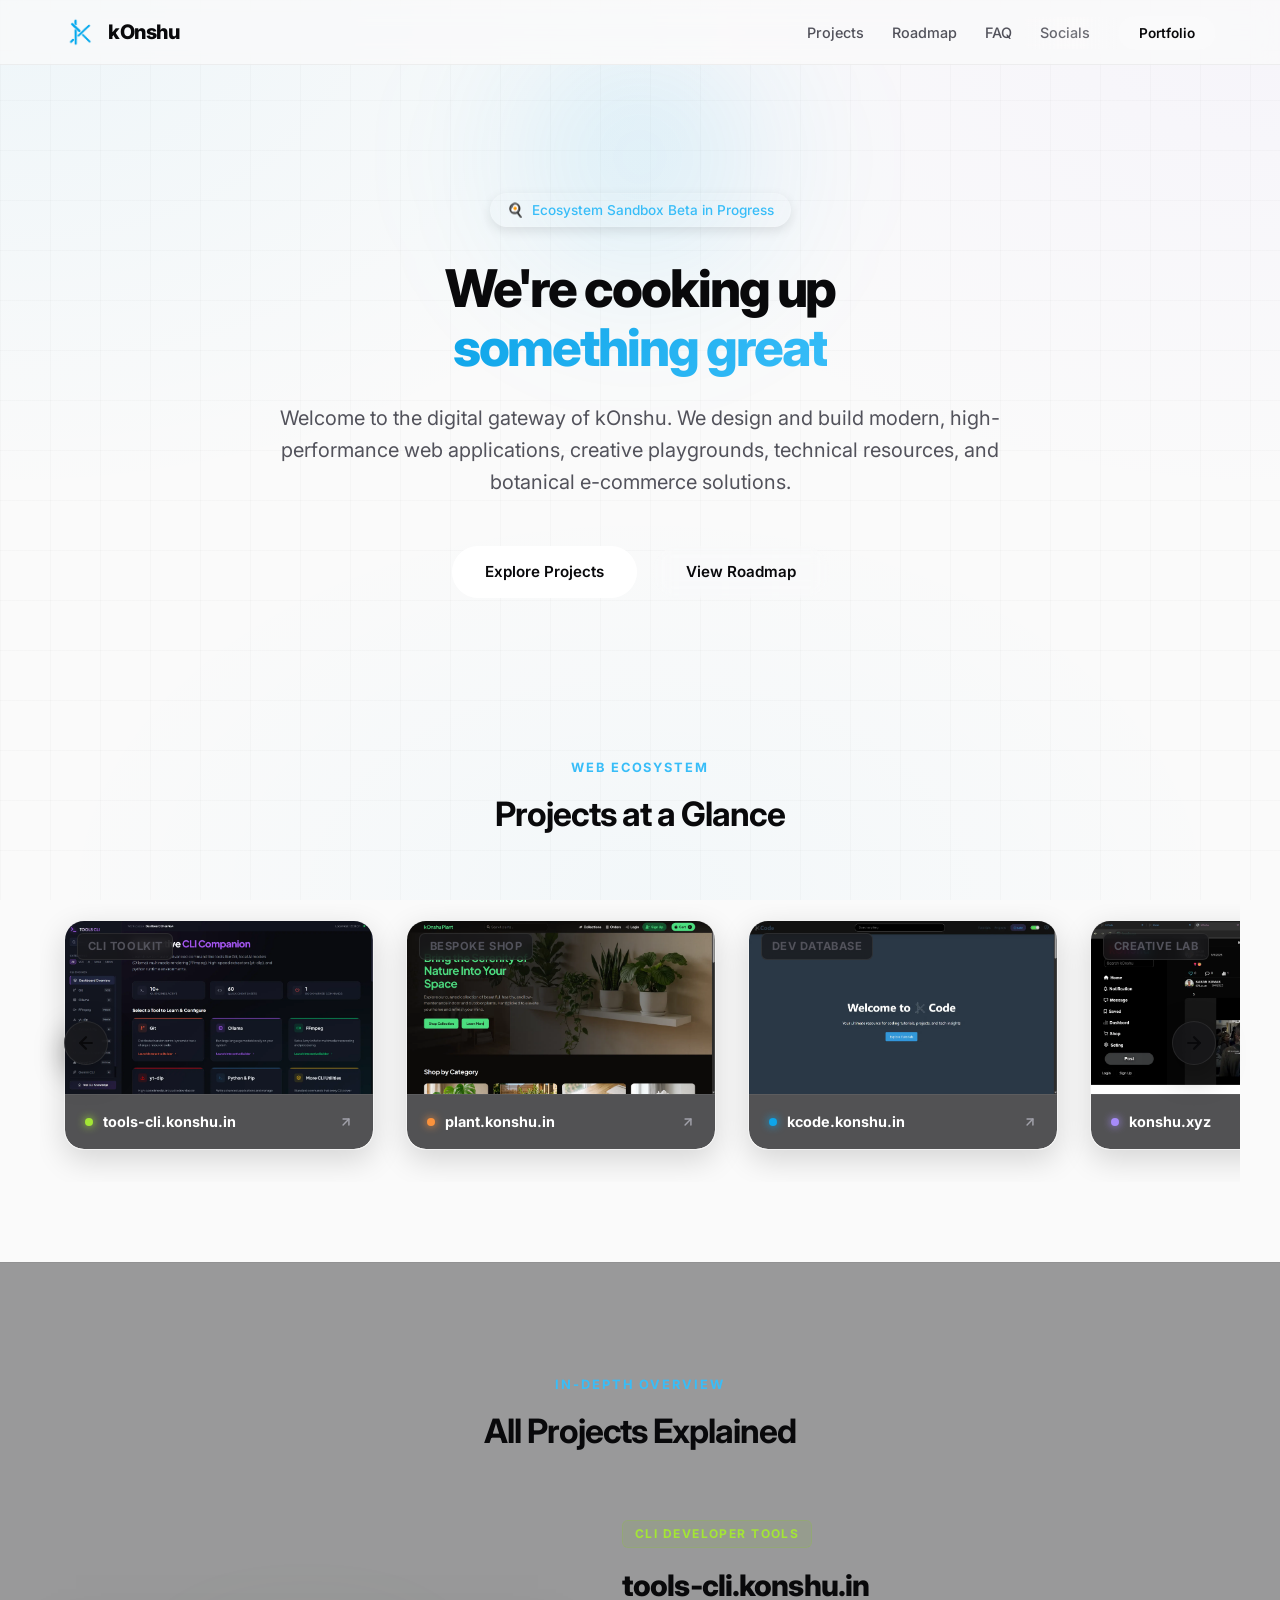
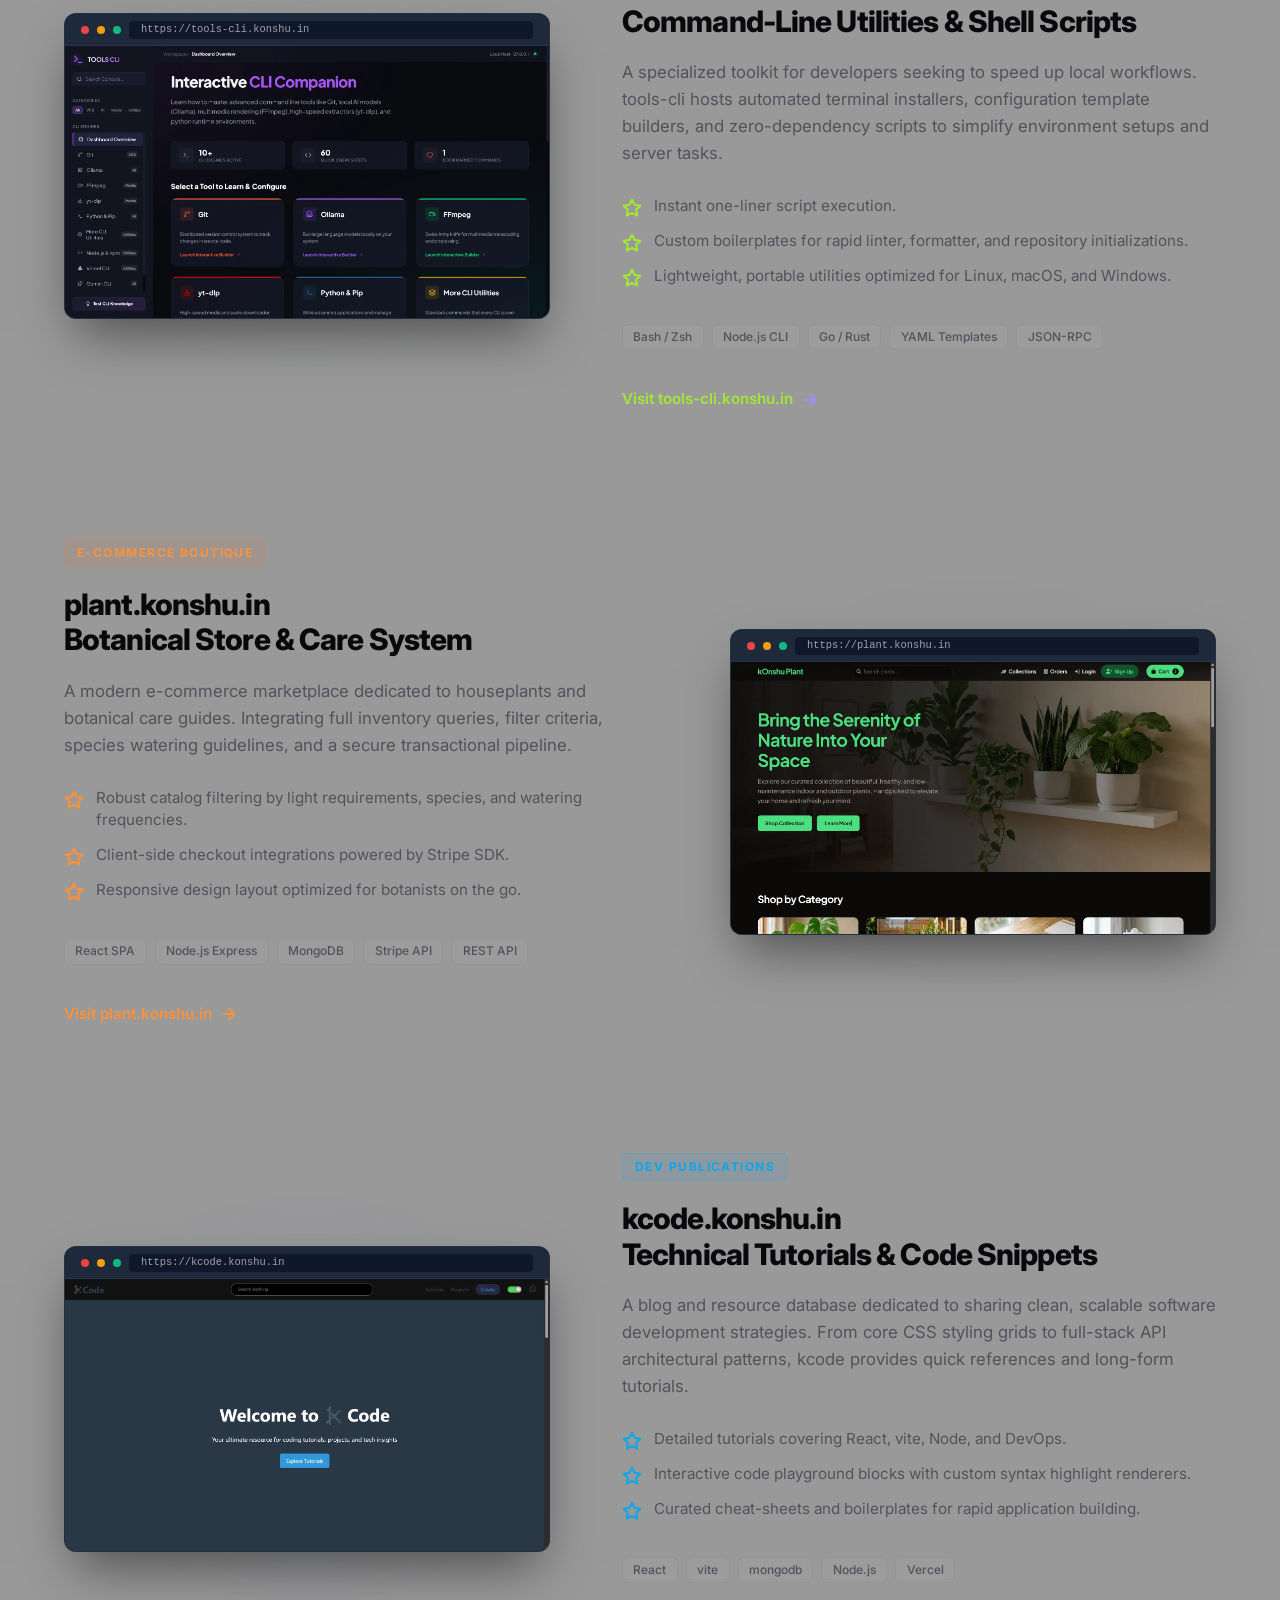
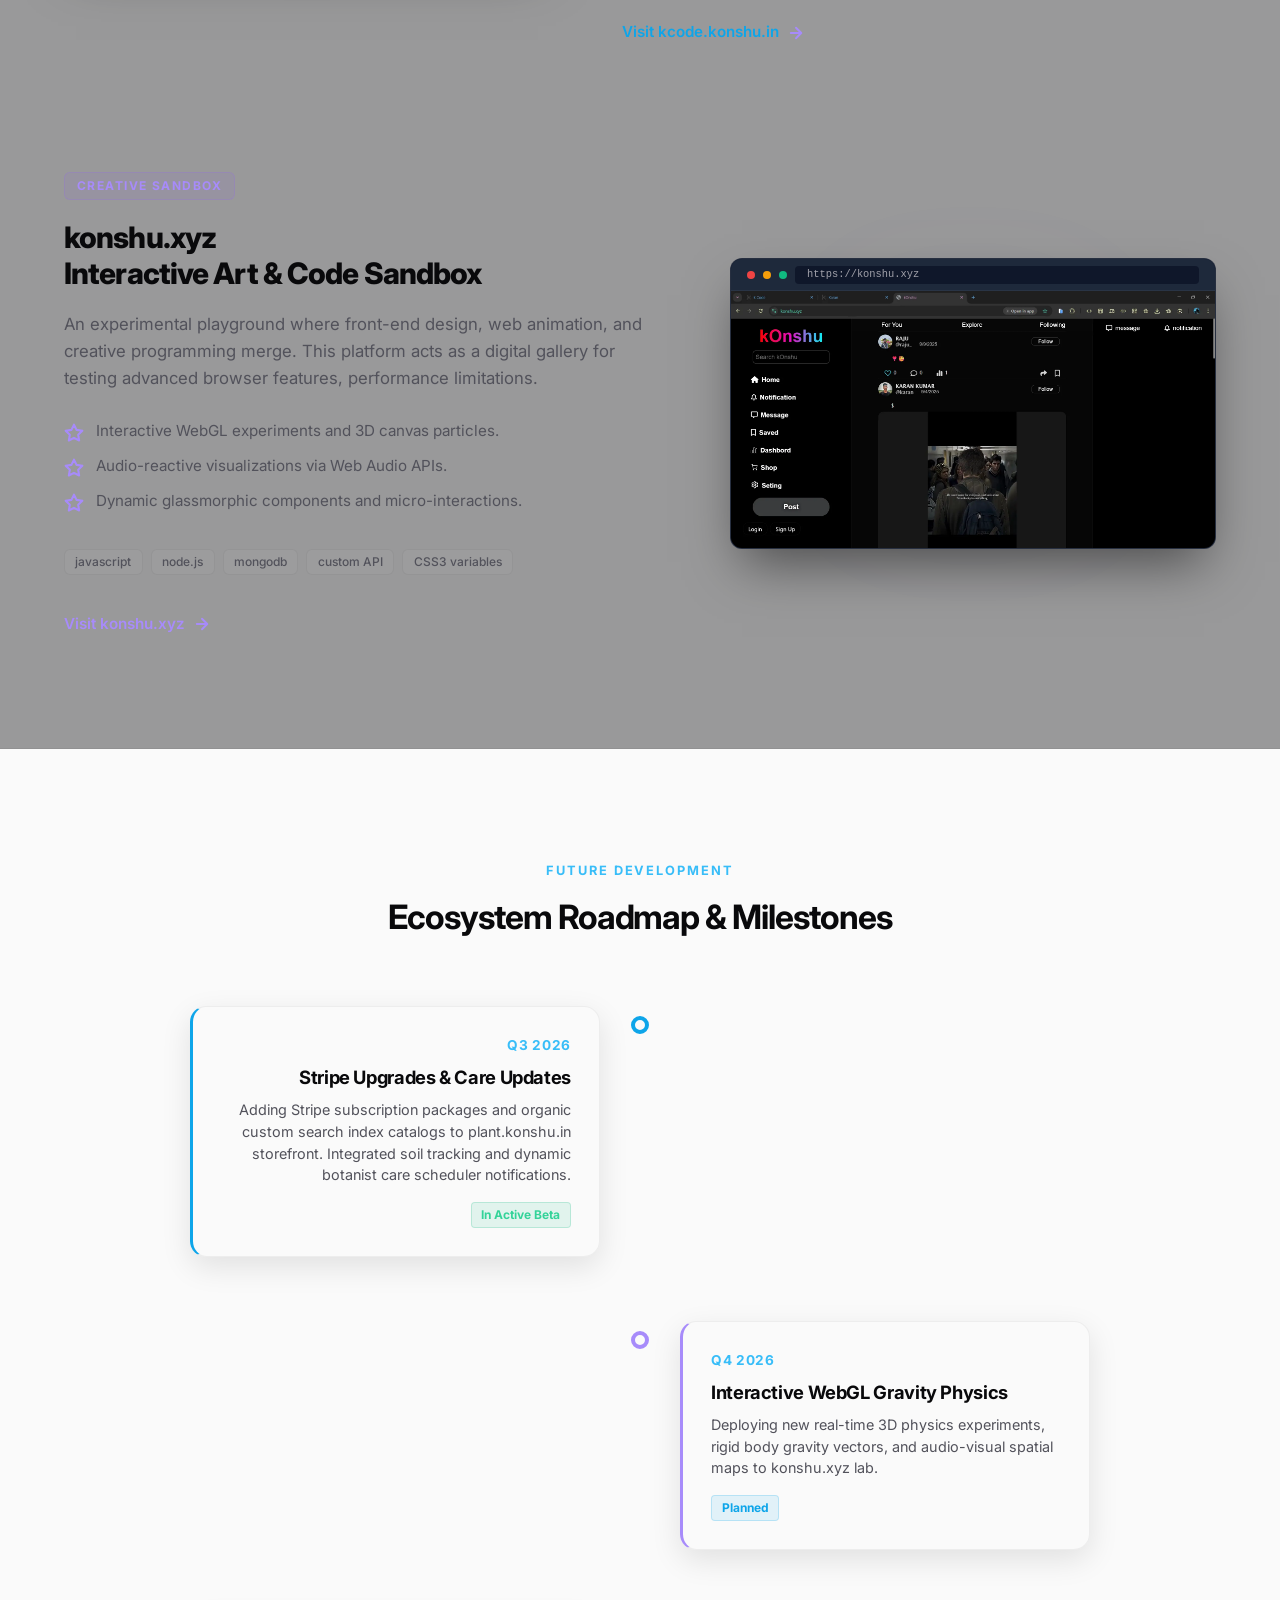
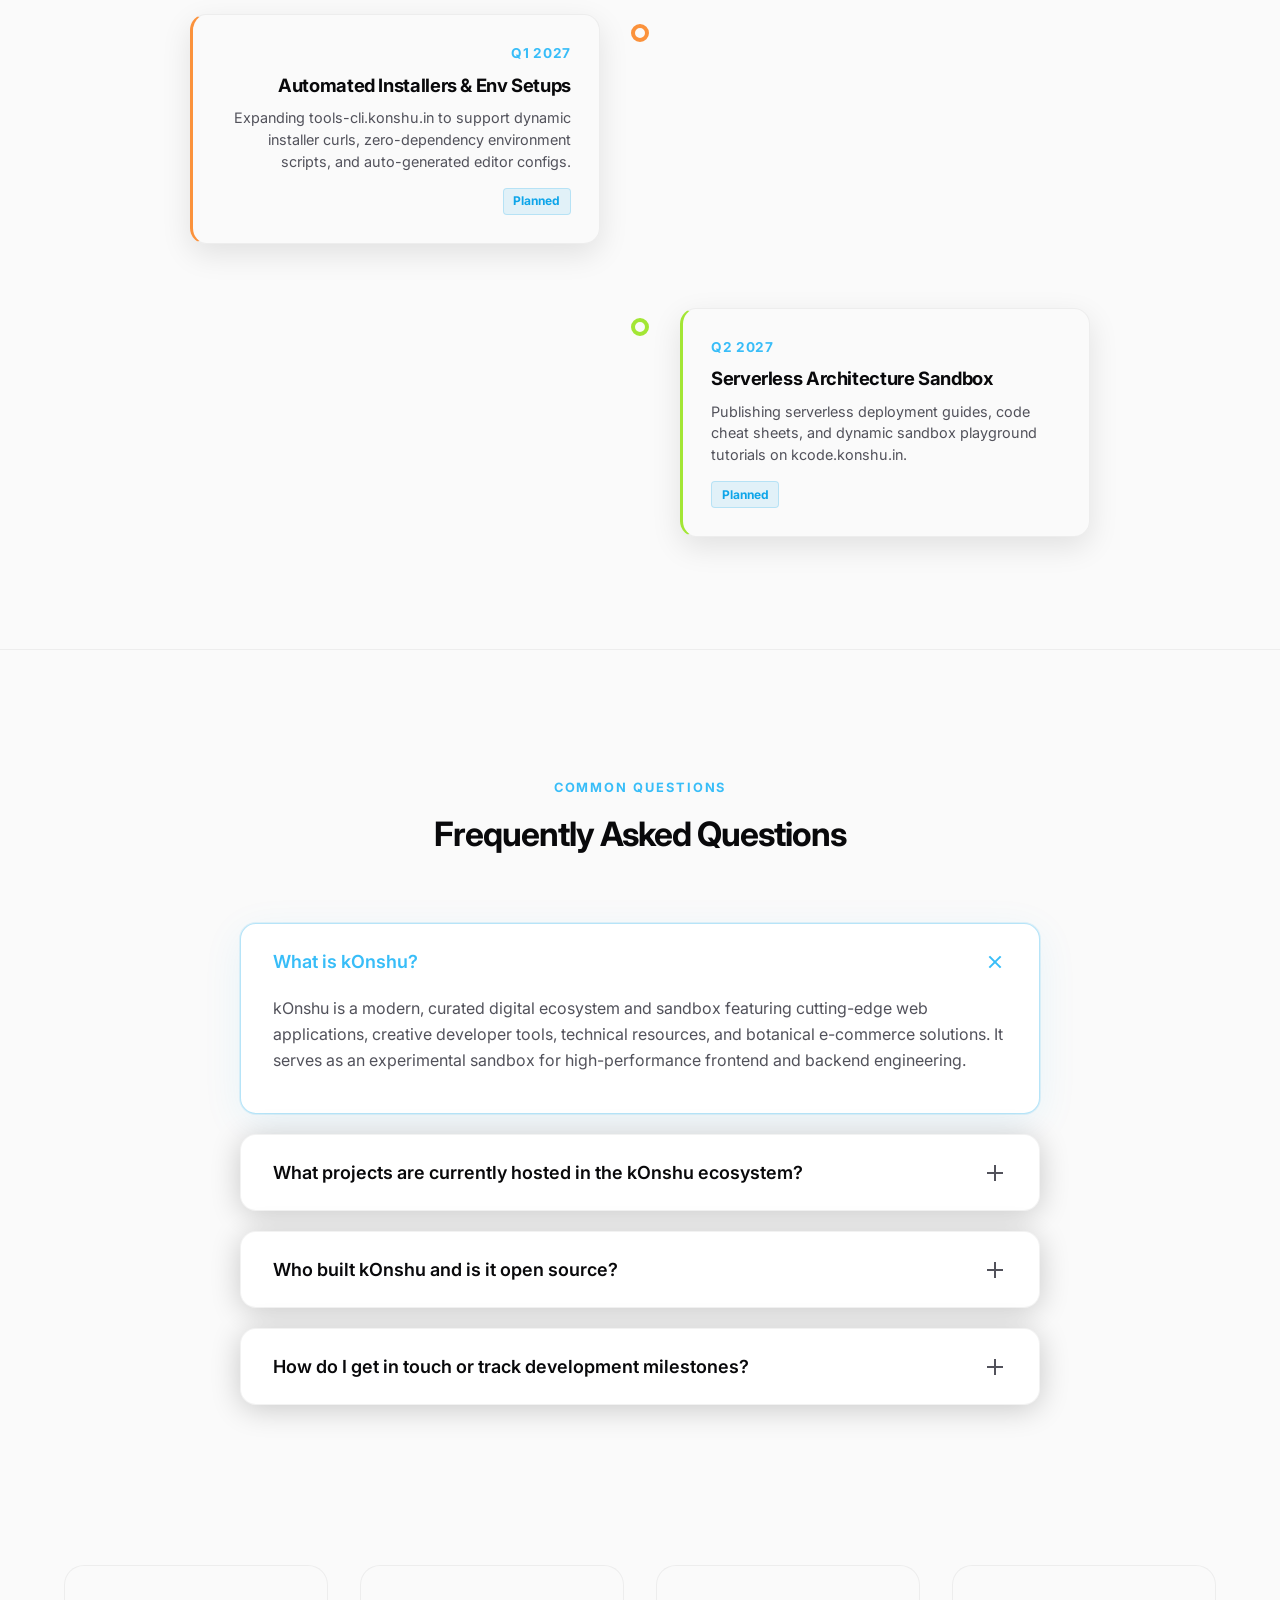
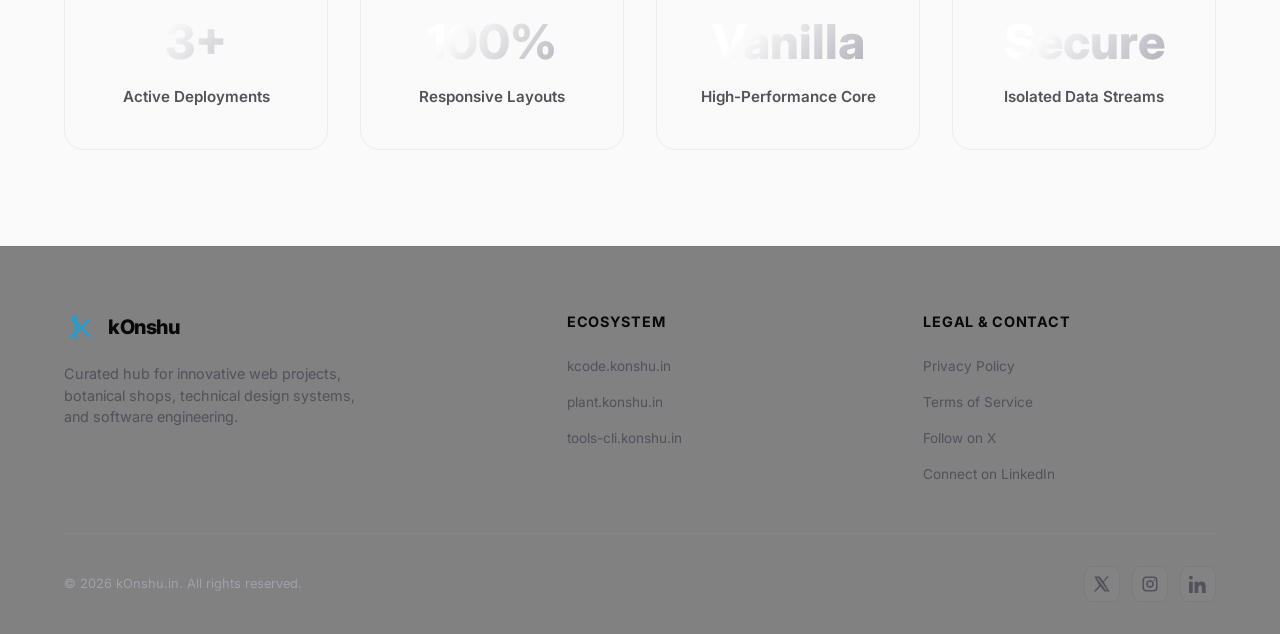
==== commit 90e04746: "fix some issue and remove link konshu.xyz" ====
--- a/index.html
+++ b/index.html
@@ -167,6 +167,7 @@
         ]
       }
     </script>
+
     <link
       href="https://fonts.googleapis.com/css2?family=Inter:wght@300;400;500;600;700;800&display=swap"
       rel="stylesheet"
@@ -277,7 +278,7 @@
               >
                 <div class="quick-card-badge">CLI Toolkit</div>
                 <img
-                  src="public/tools.konshu.in.webp"
+                  src="asset/tools.konshu.in.webp"
                   alt="tools-cli.konshu.in project preview"
                 />
                 <div class="quick-card-info">
@@ -310,7 +311,7 @@
               >
                 <div class="quick-card-badge">Bespoke Shop</div>
                 <img
-                  src="public/plant.konshu.in.webp"
+                  src="asset/plant.konshu.in.webp"
                   alt="plant.konshu.in project preview"
                 />
                 <div class="quick-card-info">
@@ -343,7 +344,7 @@
               >
                 <div class="quick-card-badge">Dev Database</div>
                 <img
-                  src="public/k_code.webp"
+                  src="asset/k_code.webp"
                   alt="kcode.konshu.in project preview"
                 />
                 <div class="quick-card-info">
@@ -375,10 +376,7 @@
                 title="View konshu.xyz Details"
               >
                 <div class="quick-card-badge">Creative Lab</div>
-                <img
-                  src="public/konshu.webp"
-                  alt="konshu.xyz project preview"
-                />
+                <img src="asset/konshu.webp" alt="konshu.xyz project preview" />
                 <div class="quick-card-info">
                   <span class="quick-card-title">
                     <span class="status-dot dot-xyz"></span>
@@ -554,7 +552,7 @@
                   </div>
                   <div class="browser-screen">
                     <img
-                      src="public/tools.konshu.in.webp"
+                      src="asset/tools.konshu.in.webp"
                       alt="tools-cli.konshu.in interface preview"
                     />
                   </div>
@@ -680,7 +678,7 @@
                   </div>
                   <div class="browser-screen">
                     <img
-                      src="public/plant.konshu.in.webp"
+                      src="asset/plant.konshu.in.webp"
                       alt="plant.konshu.in interface preview"
                     />
                   </div>
@@ -689,7 +687,7 @@
             </div>
           </div>
 
-          <!-- Project 3: kcode.konshu.in -->
+          <!-- Project 2: kcode.konshu.in -->
           <div class="showcase-item reverse">
             <div class="showcase-text">
               <span class="showcase-badge badge-code">Dev Publications</span>
@@ -807,7 +805,7 @@
                   </div>
                   <div class="browser-screen">
                     <img
-                      src="public/k_code.webp"
+                      src="asset/k_code.webp"
                       alt="kcode.konshu.in interface preview"
                     />
                   </div>
@@ -816,7 +814,7 @@
             </div>
           </div>
 
-          <!-- Project 4: konshu.xyz -->
+          <!-- Project 1: konshu.xyz -->
           <div class="showcase-item">
             <div class="showcase-text">
               <span class="showcase-badge badge-xyz">Creative Sandbox</span>
@@ -894,8 +892,7 @@
               </div>
               <div class="showcase-action">
                 <a
-                  href="https://konshu.xyz"
-                  target="_blank"
+                  href="#"
                   rel="noopener noreferrer"
                   class="action-link xyz-link"
                 >
@@ -932,7 +929,7 @@
                   </div>
                   <div class="browser-screen">
                     <img
-                      src="public/konshu.webp"
+                      src="asset/konshu.webp"
                       alt="konshu.xyz interface preview"
                     />
                   </div>
@@ -1122,7 +1119,7 @@
         <div class="container">
           <div class="stats-grid">
             <div class="stat-card">
-              <div class="stat-num">4+</div>
+              <div class="stat-num">3+</div>
               <div class="stat-label">Active Deployments</div>
             </div>
             <div class="stat-card">
@@ -1161,14 +1158,14 @@
           <div class="footer-links-group">
             <span class="footer-links-title">Ecosystem</span>
             <ul class="footer-links">
-              <li>
+              <!-- <li>
                 <a
                   href="https://konshu.xyz"
                   target="_blank"
                   rel="noopener noreferrer"
                   >konshu.xyz</a
                 >
-              </li>
+              </li> -->
               <li>
                 <a
                   href="https://kcode.konshu.in"
@@ -1286,4 +1283,5 @@
       </div>
     </footer>
   </body>
+  <script src="./script.js"></script>
 </html>
--- a/styles.css
+++ b/styles.css
@@ -487,7 +487,7 @@
 
 .section-title {
   font-size: clamp(1.5rem, 3vw, 2.1rem);
-  font-weight: 800;
+  /* font-weight: 800; */
   letter-spacing: -0.03em;
 }
 
@@ -501,6 +501,7 @@
   margin: 0 -1.5rem;
 }
 
+/* TODO */
 .card-content {
   display: flex;
   overflow-x: auto;
@@ -573,12 +574,13 @@
   text-decoration: none;
   background: var(--card);
   border: 1px solid var(--card-border);
-  border-radius: 20px;
+  border-radius: 1.25rem;
   overflow: hidden;
   transition:
     transform var(--transition-normal),
     border-color var(--transition-normal),
     box-shadow var(--transition-normal);
+
   will-change: transform;
   position: relative;
   box-shadow: 0 10px 30px rgba(0, 0, 0, 0.15);
@@ -590,7 +592,7 @@
 /* Mouse cursor hover spotlight glow */
 .card_web::before {
   content: "";
-  position: absolute;
+  /* position: absolute; */
   inset: 0;
   background: radial-gradient(
     200px circle at var(--mouse-x, 0px) var(--mouse-y, 0px),
@@ -634,9 +636,9 @@
 
 .card_web img {
   width: 100%;
-  height: 100%;
+  height: auto;
   object-fit: cover;
-  display: block;
+  display: flex;
   transition: transform var(--transition-normal);
   will-change: transform;
 }
@@ -1001,14 +1003,14 @@
 
 .browser-screen {
   position: relative;
-  aspect-ratio: 16/10;
+  /* aspect-ratio: 16/10; */
   background: var(--bg);
 }
 
 .browser-screen img {
   width: 100%;
   height: 100%;
-  object-fit: cover;
+  object-fit: fill;
   display: block;
 }
 
@@ -1577,7 +1579,7 @@
 
 .faq-item[open] {
   border-color: rgba(var(--brand-rgb), 0.3);
-  box-shadow: 
+  box-shadow:
     0 10px 40px rgba(var(--brand-rgb), 0.08),
     0 0 0 1px rgba(var(--brand-rgb), 0.1);
 }
@@ -1618,7 +1620,9 @@
   content: "";
   position: absolute;
   background-color: var(--text-secondary);
-  transition: transform var(--transition-normal), background-color var(--transition-normal);
+  transition:
+    transform var(--transition-normal),
+    background-color var(--transition-normal);
 }
 
 /* Horizontal line */
@@ -1712,15 +1716,14 @@
   .faq-section {
     padding: 6rem 0 3rem;
   }
-  
+
   .faq-question {
     padding: 1.25rem 1.5rem;
     font-size: 1rem;
   }
-  
+
   .faq-answer {
     padding: 0 1.5rem 1.5rem;
     font-size: 0.95rem;
   }
 }
-
